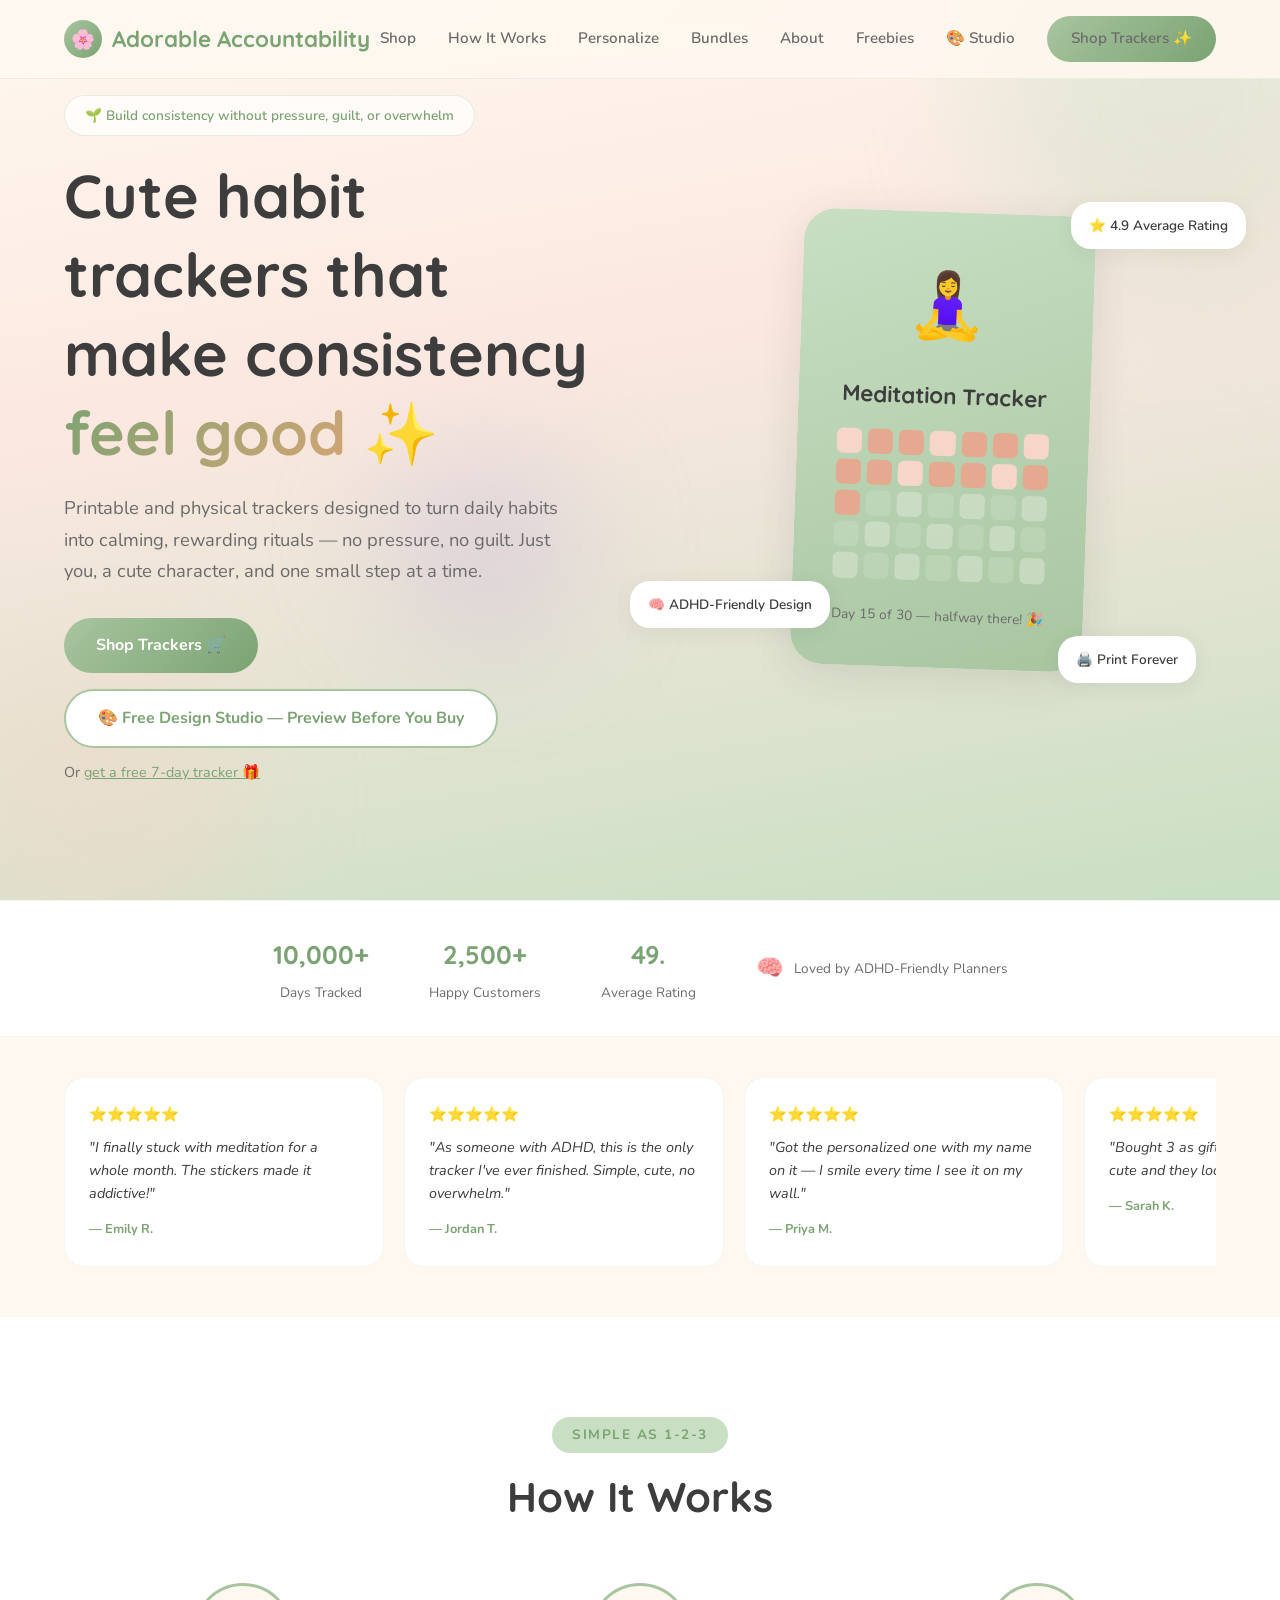
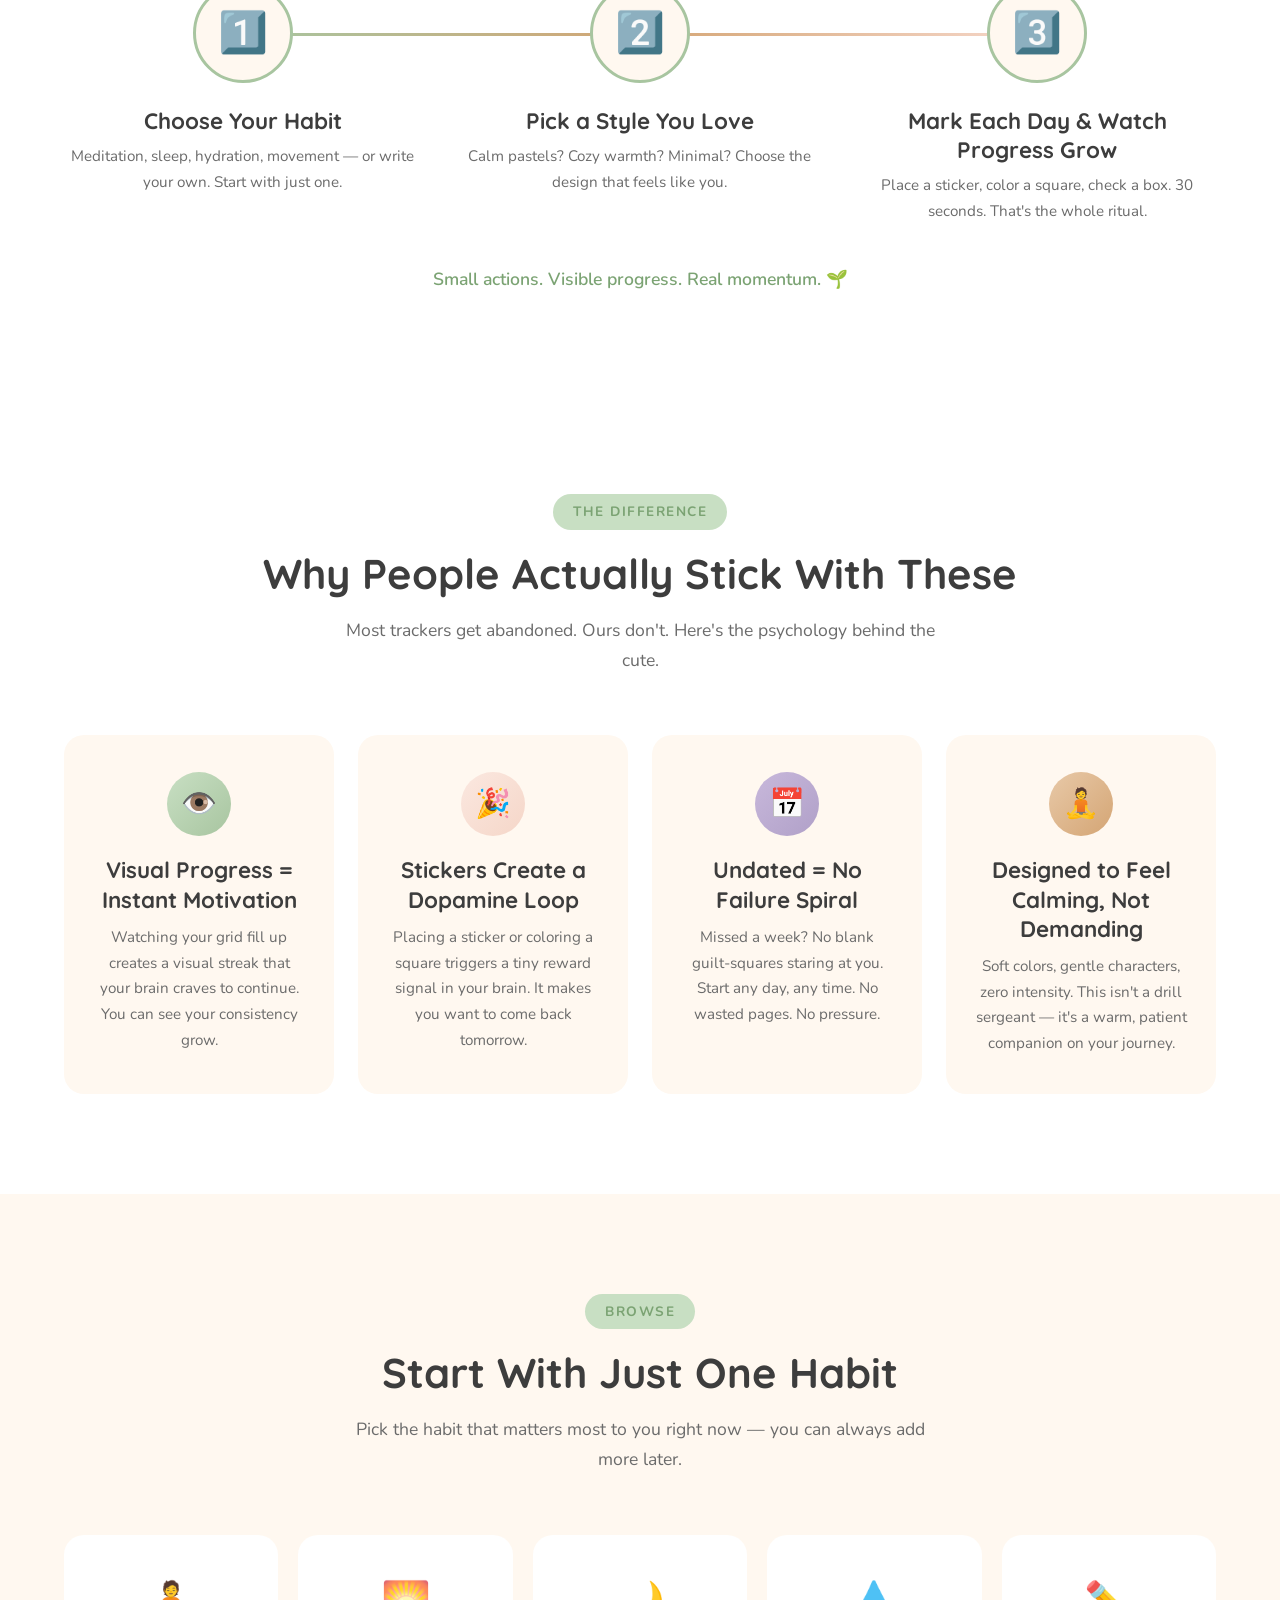
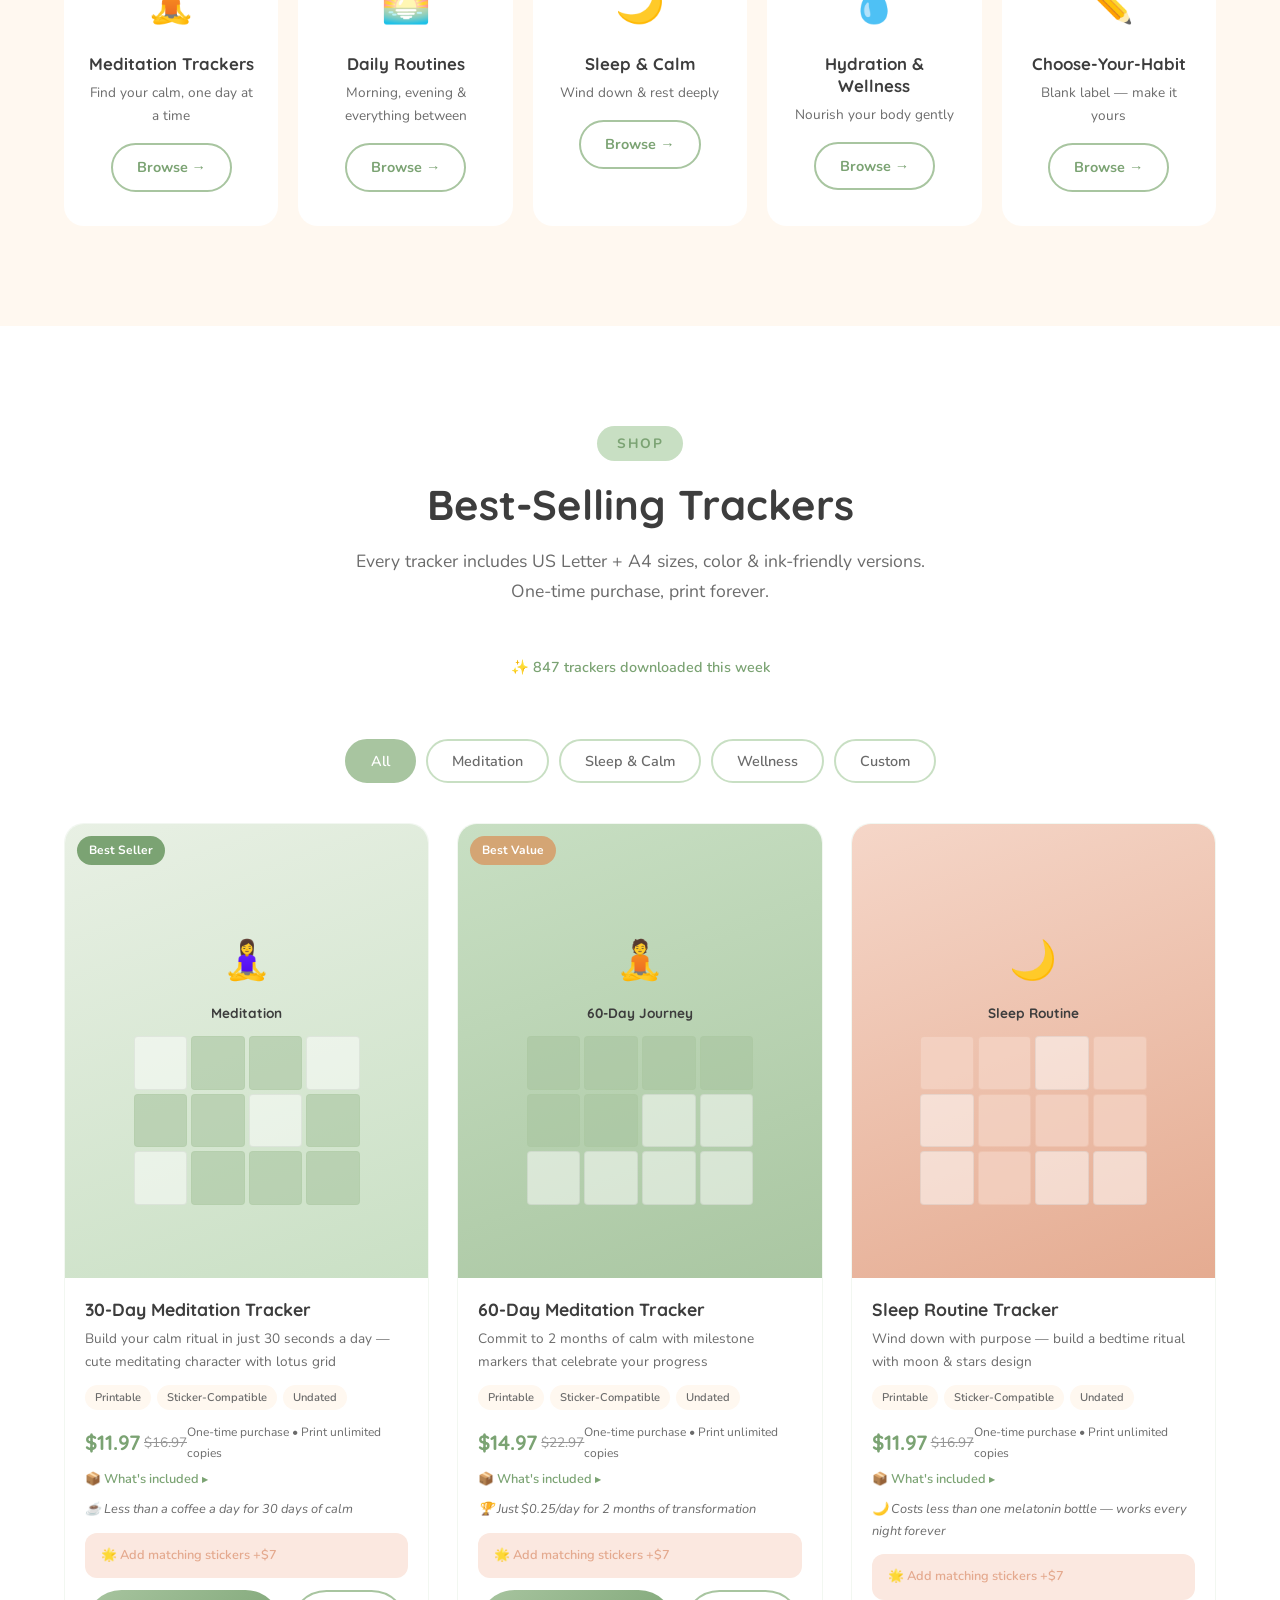
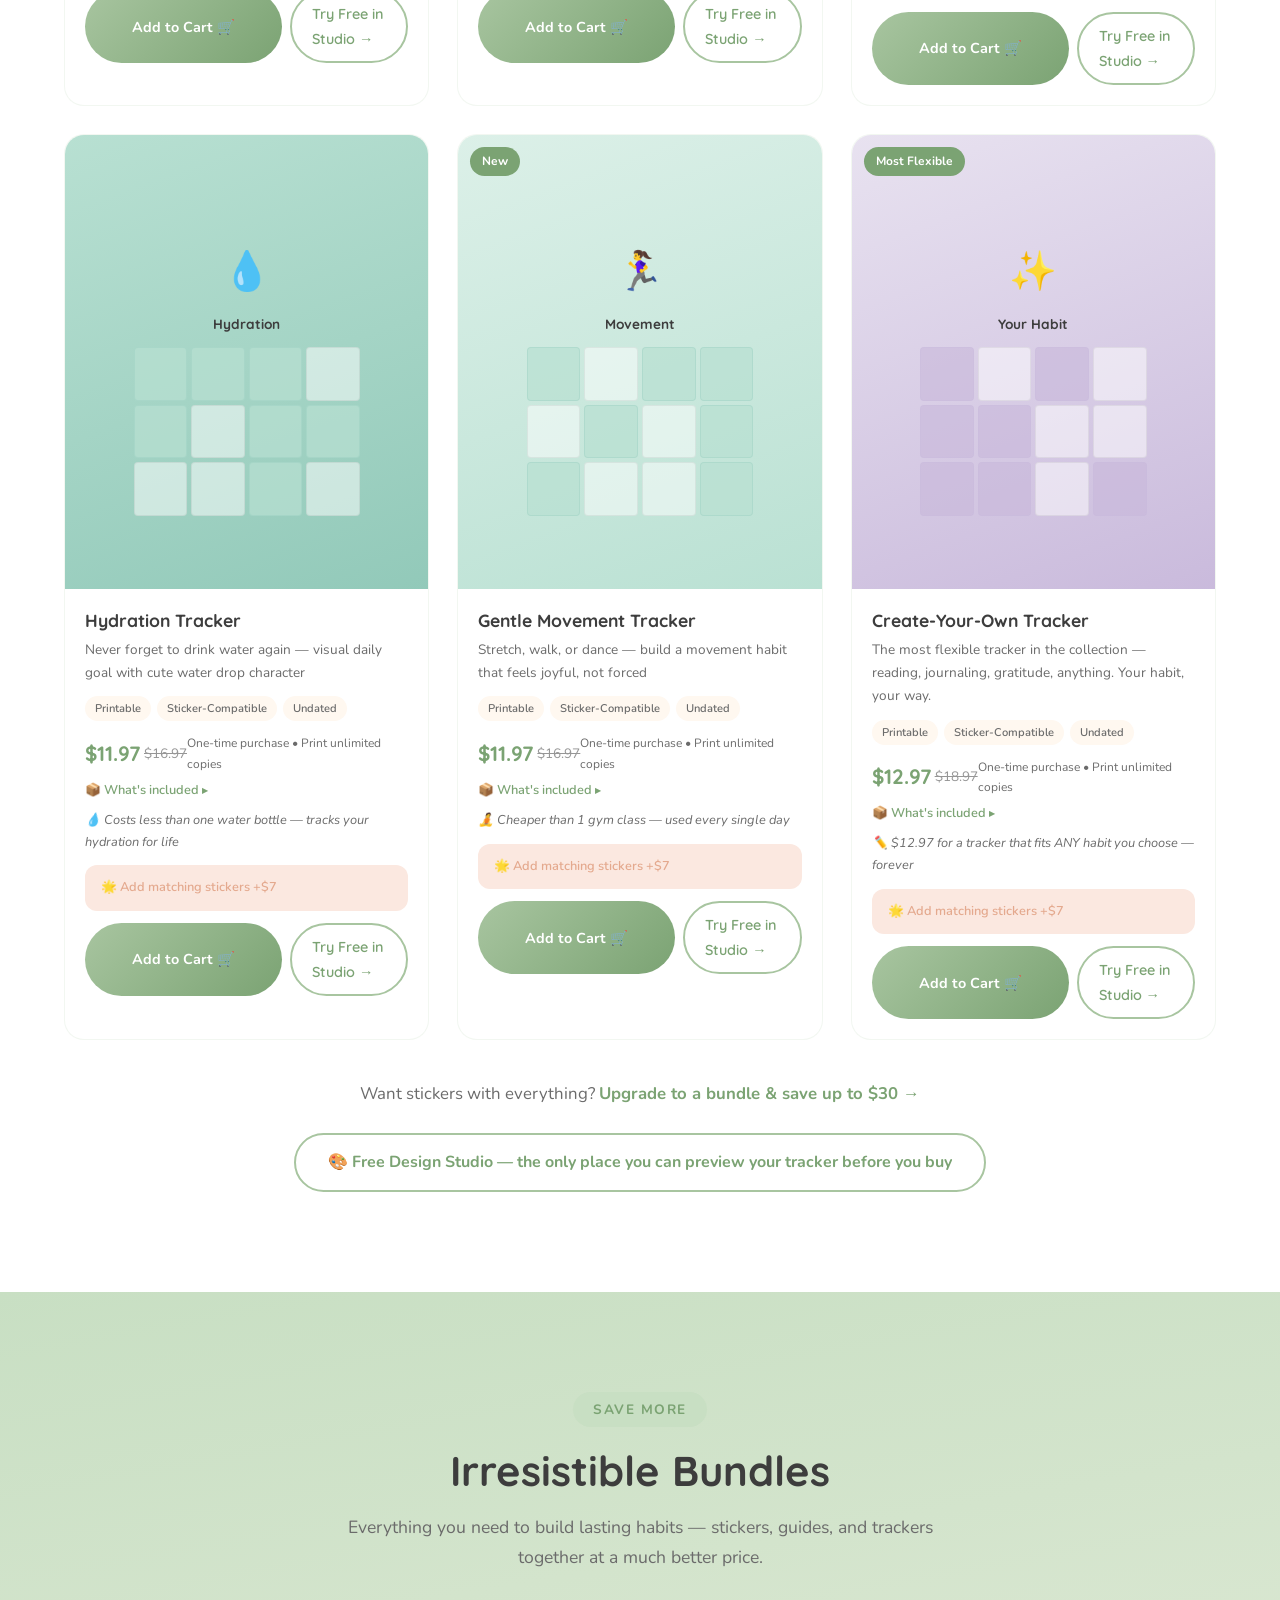
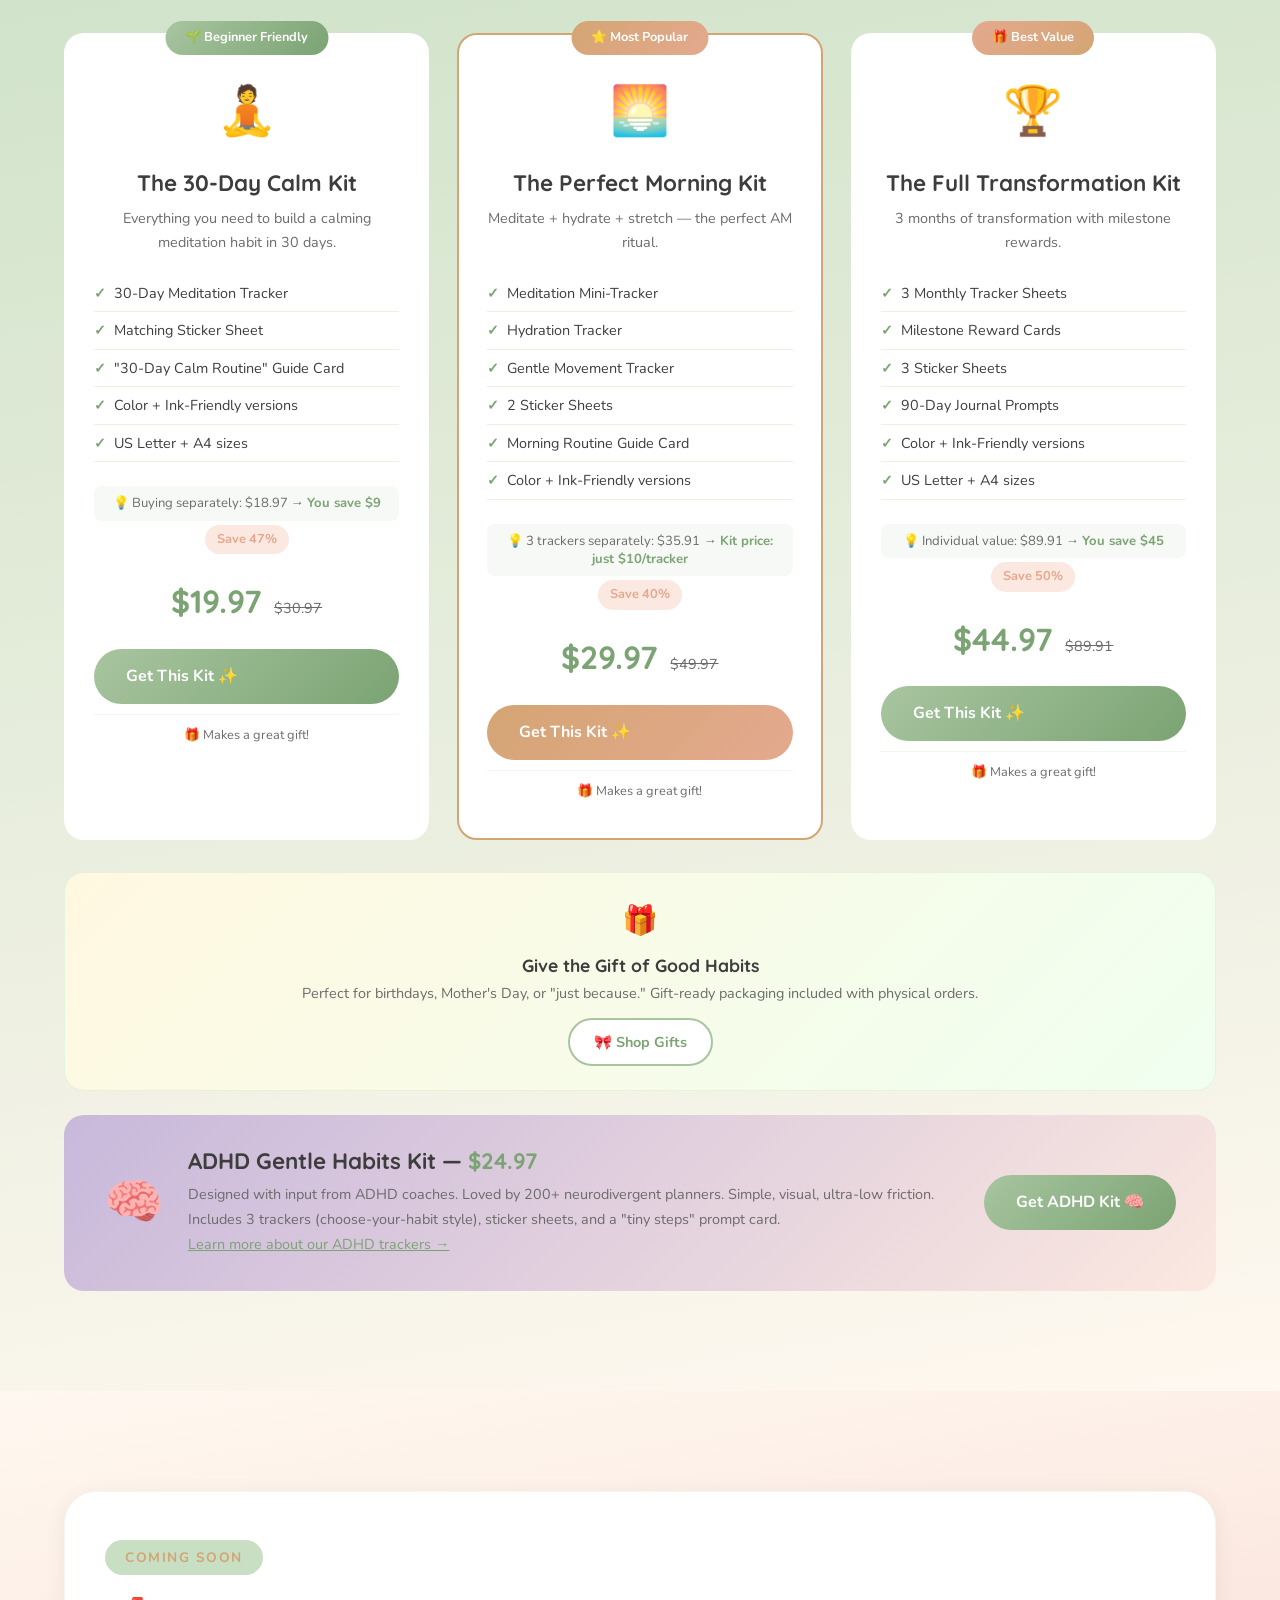
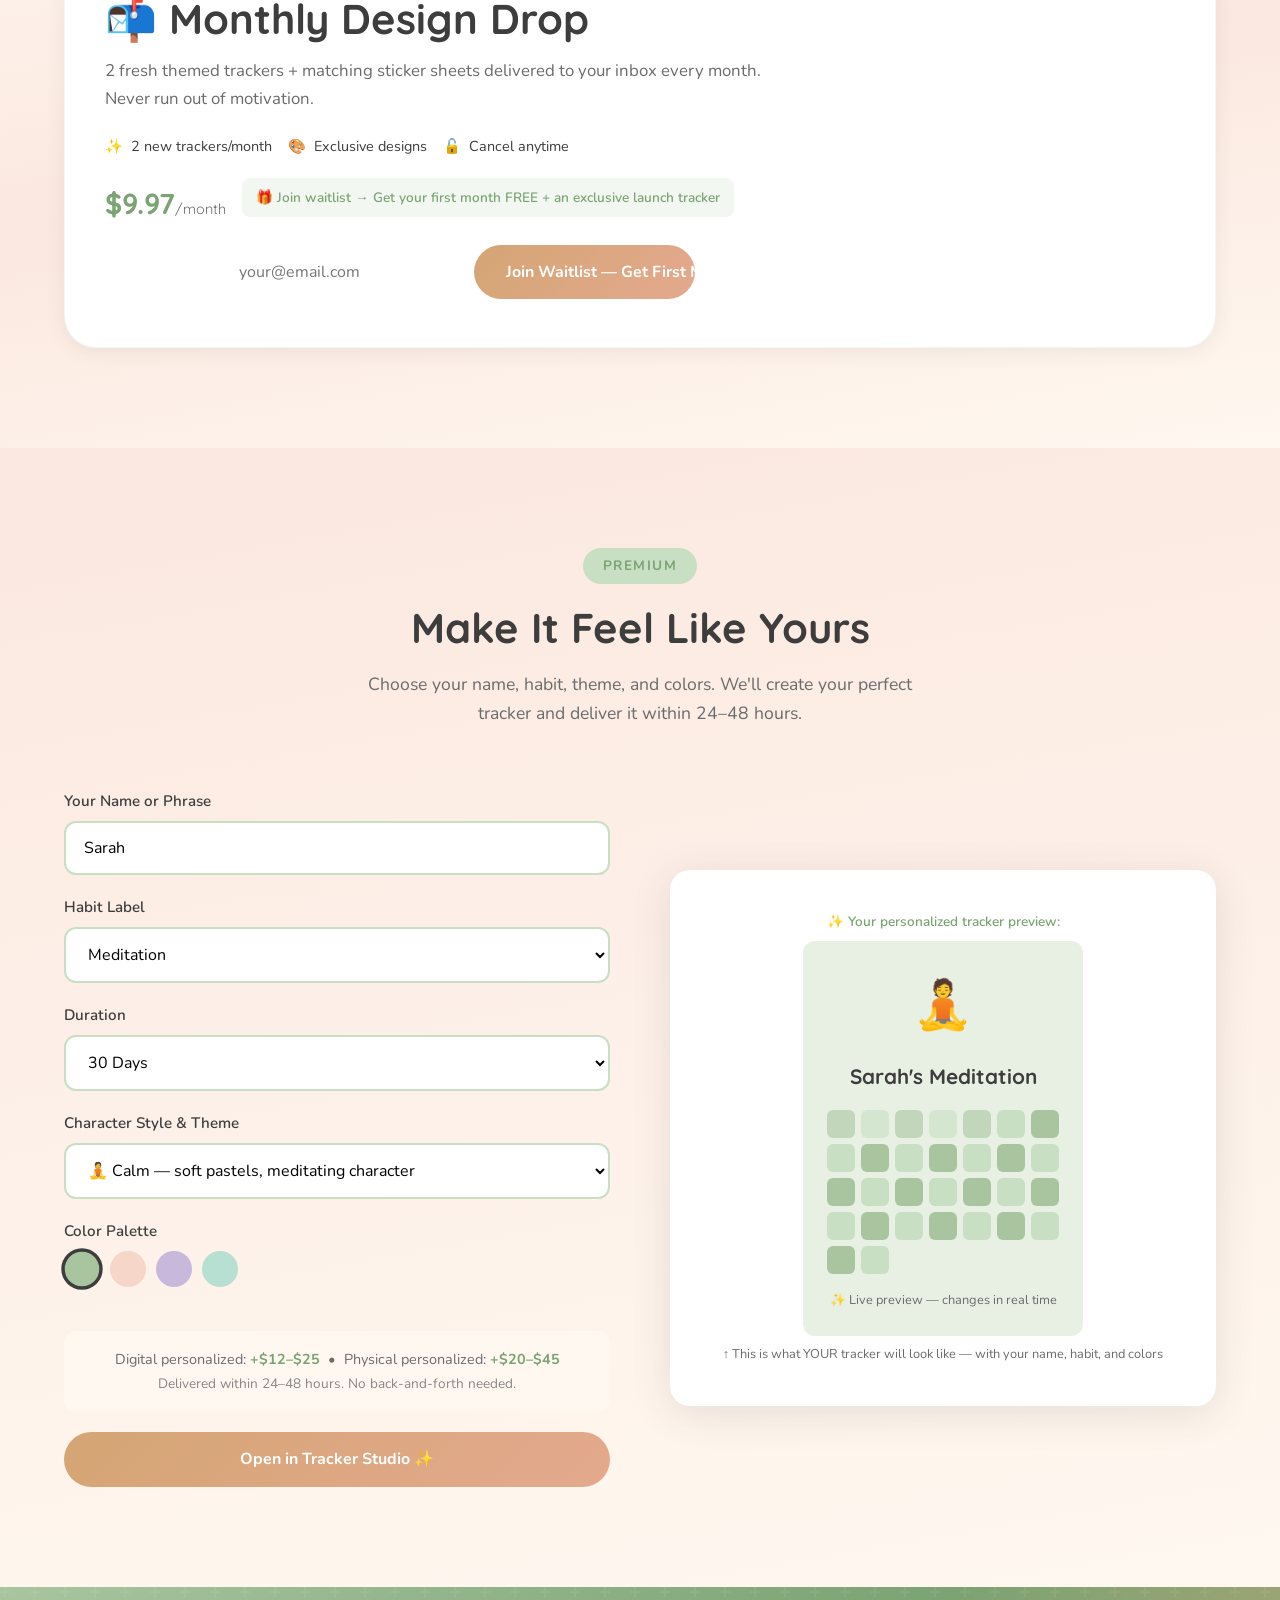
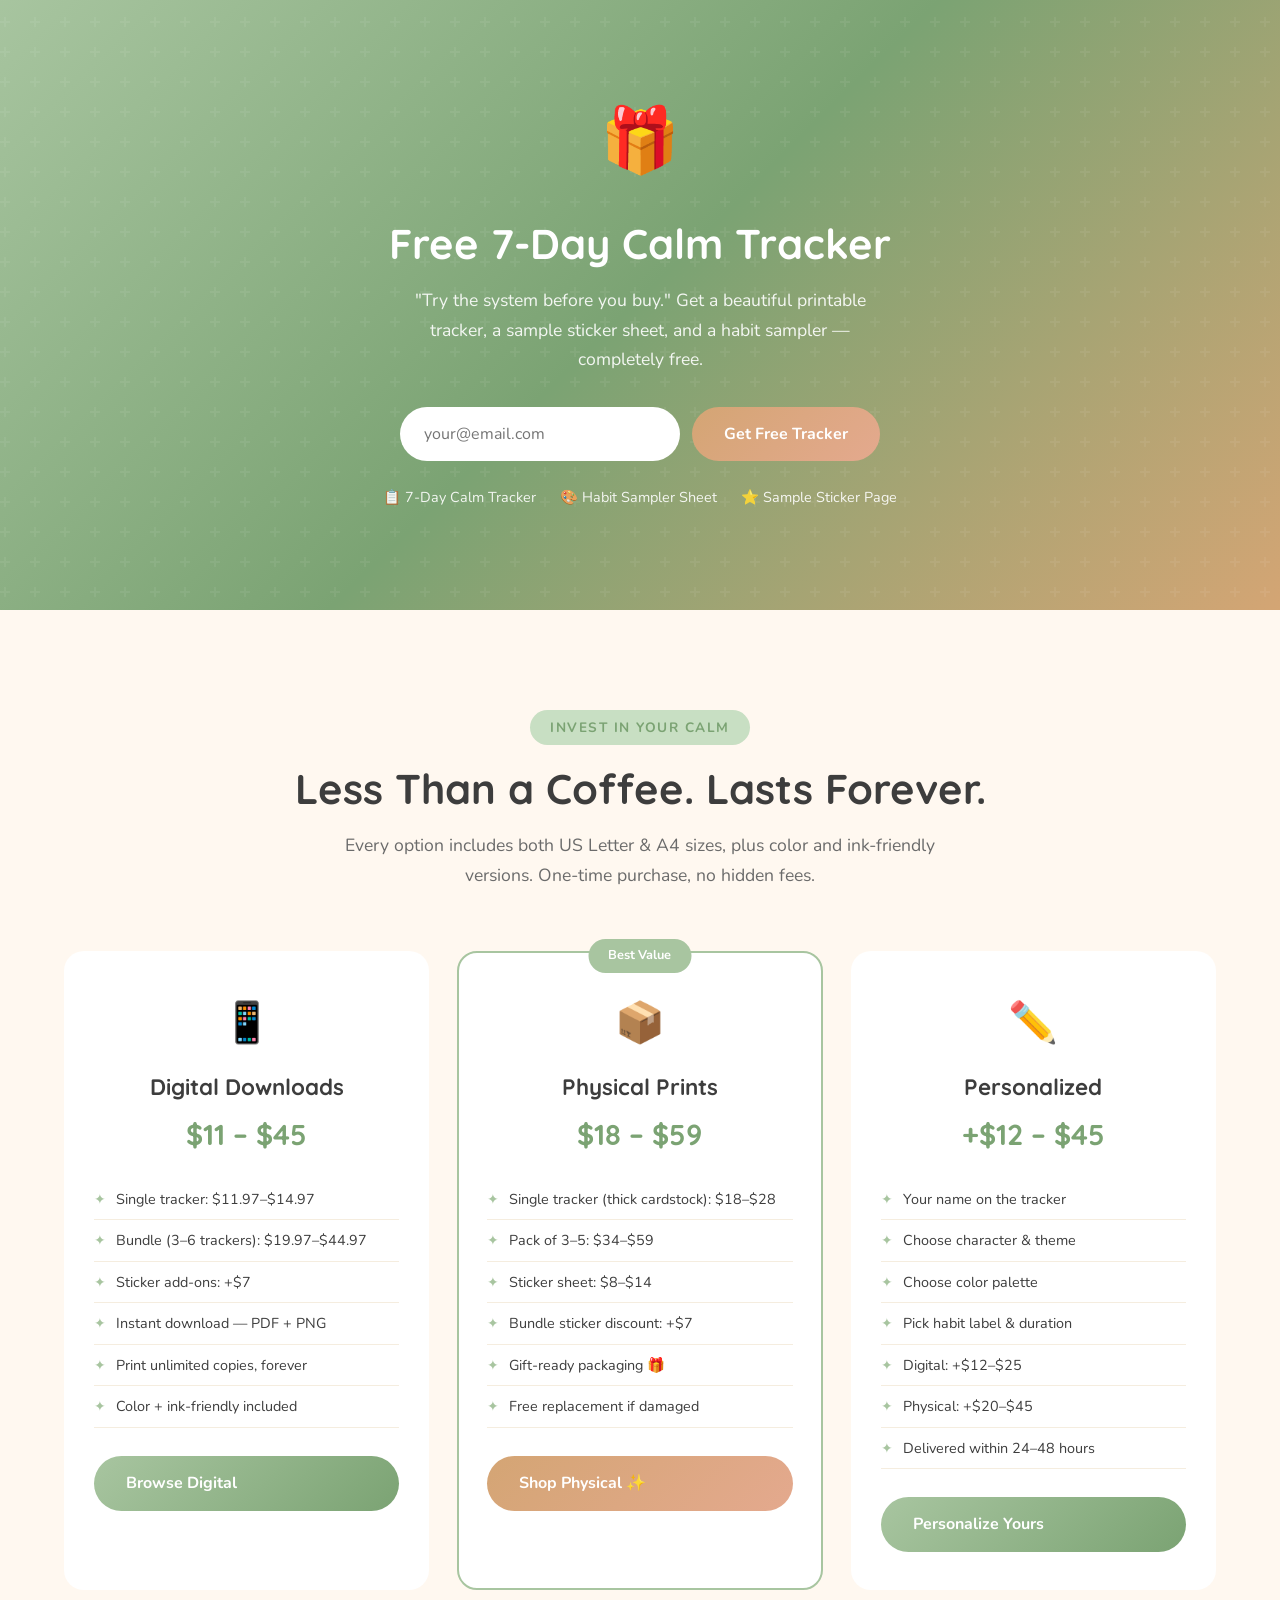
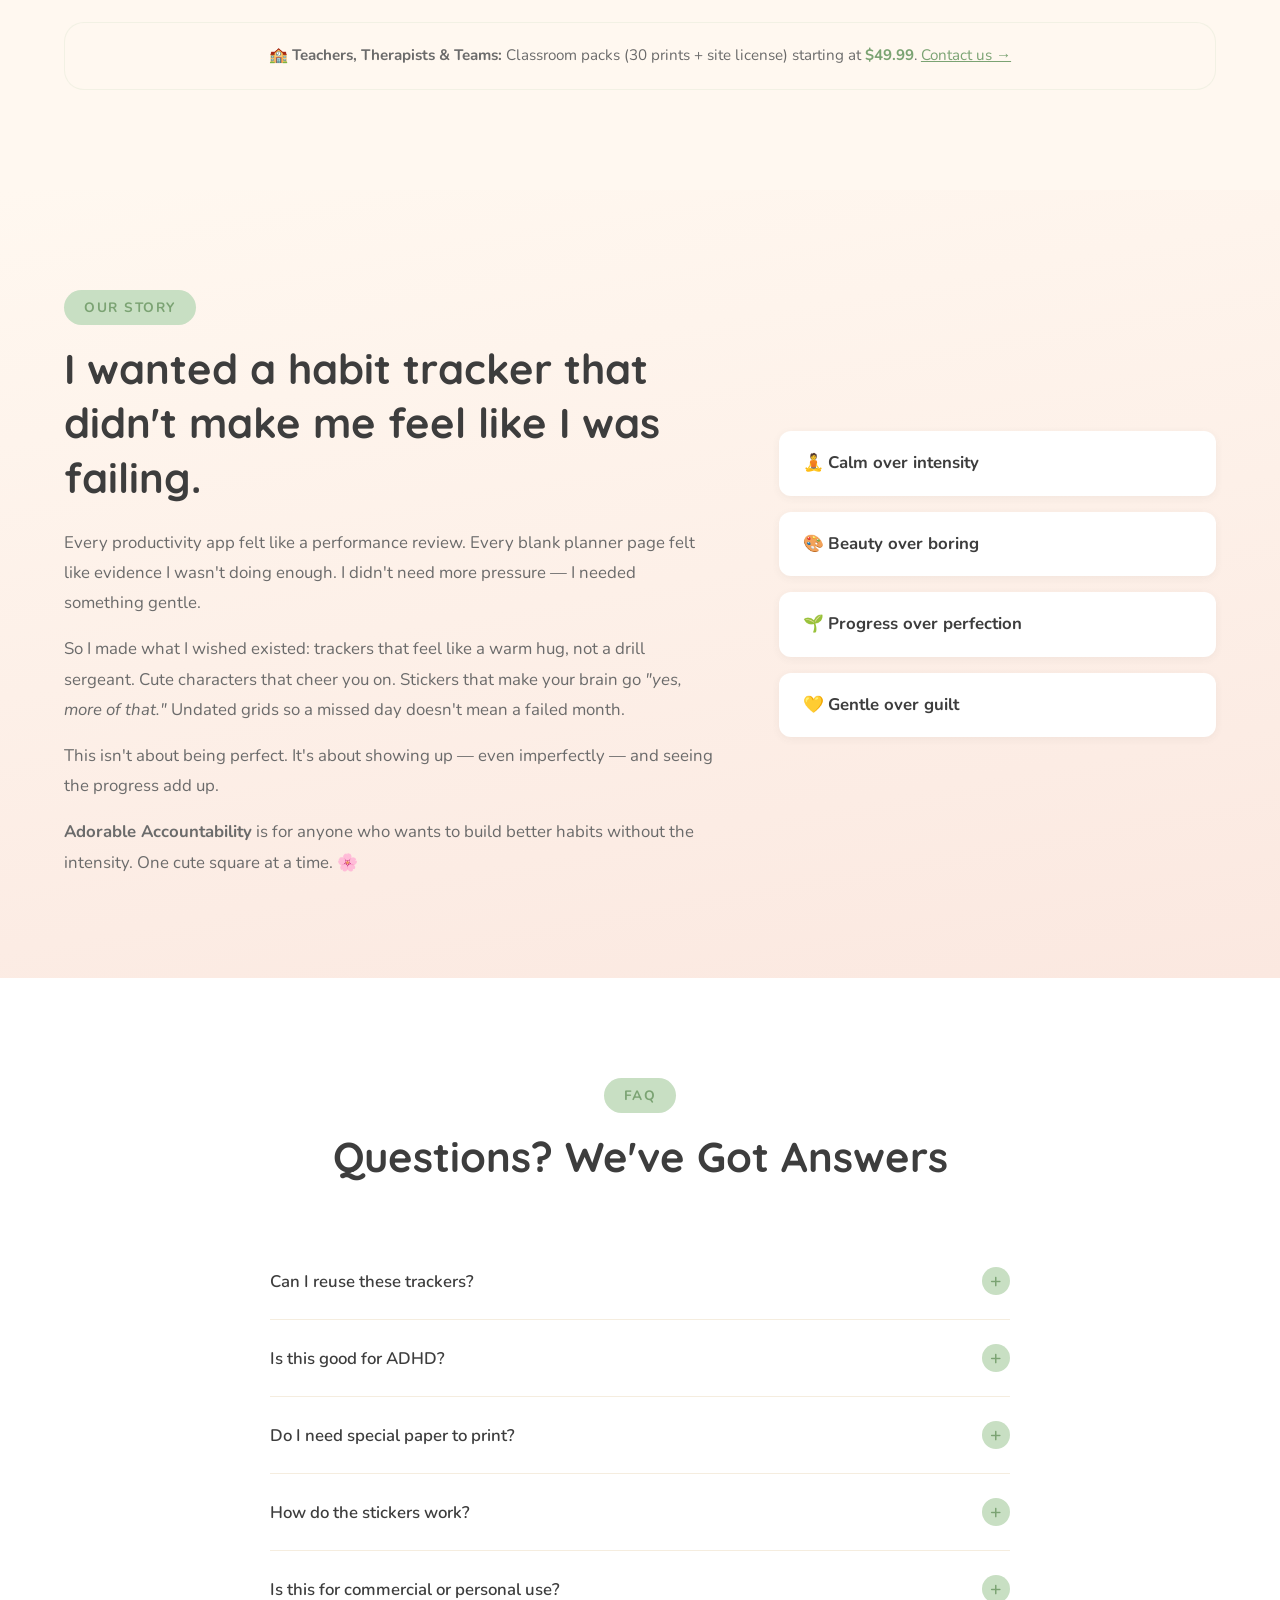
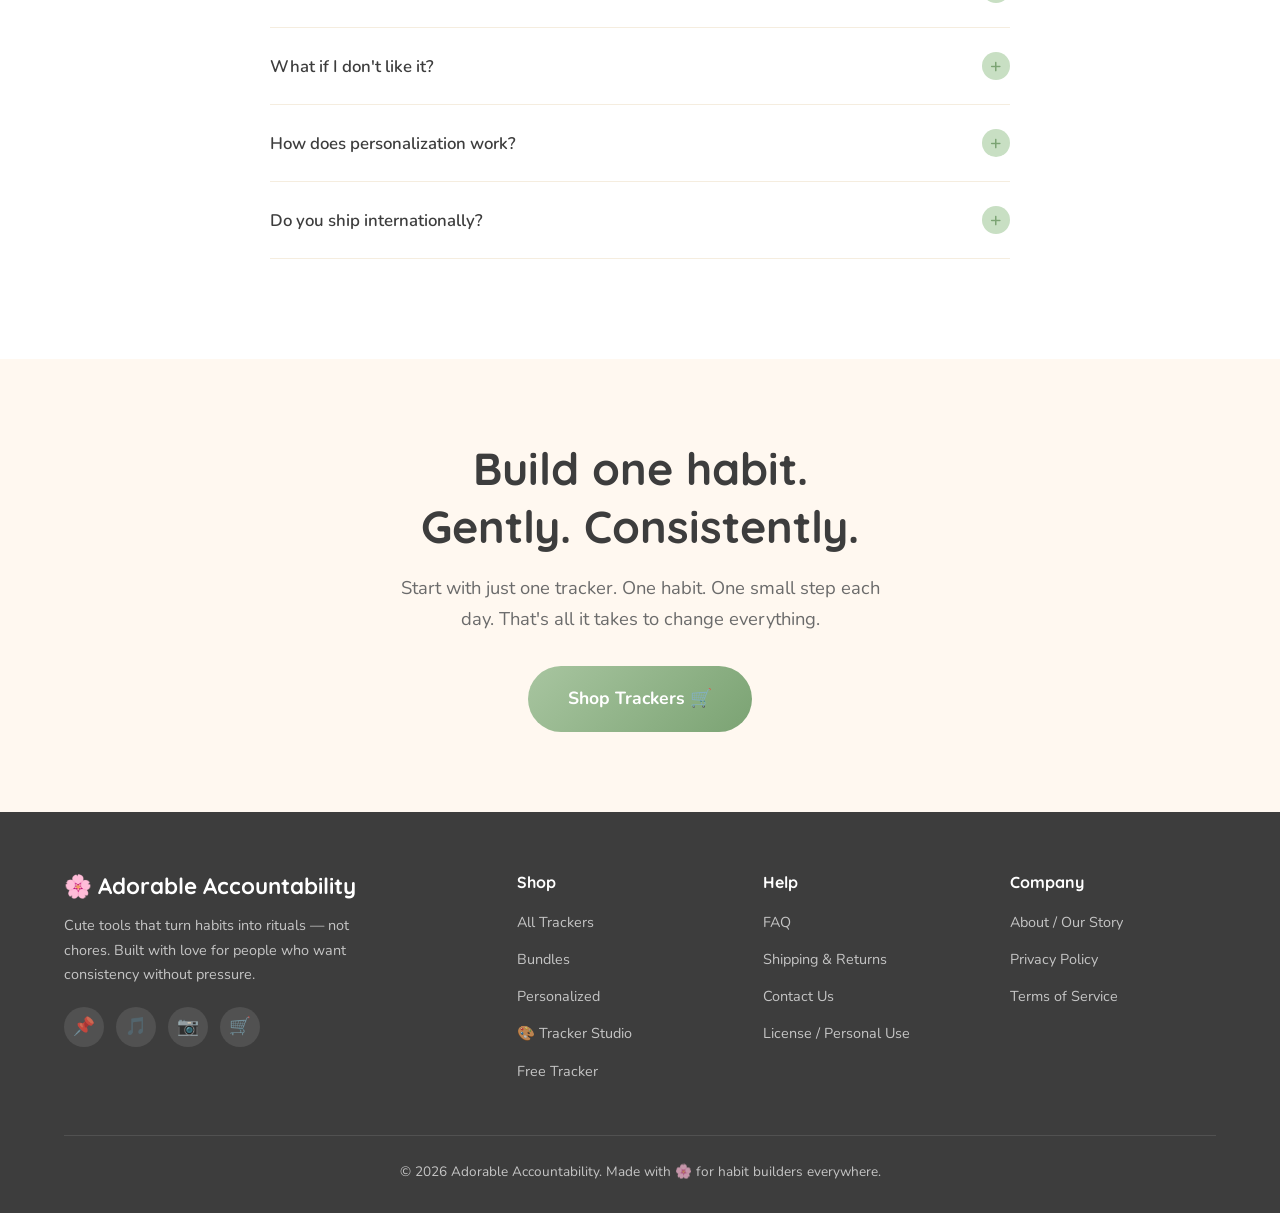
==== index.html @ 853b5d20 "🌸 Initial commit — Adorable Accountability v1.0 - index.html: Main landing page (shop, bundles, pers" ====
<!DOCTYPE html>
<html lang="en">

<head>
  <meta charset="UTF-8">
  <meta name="viewport" content="width=device-width, initial-scale=1.0">
  <title>Adorable Accountability — Cute Habit Trackers That Make Consistency Feel Good</title>
  <meta name="description"
    content="Printable and physical habit trackers designed to turn daily habits into calming, rewarding rituals. Cute characters, sticker rewards, ADHD-friendly. No pressure, no guilt.">
  <meta name="keywords"
    content="habit tracker printable, meditation tracker, cute planner, ADHD habit tracker, aesthetic habit tracker, self care tracker, sticker habit tracker">
  <link rel="stylesheet" href="styles.css">
  <link rel="icon"
    href="data:image/svg+xml,<svg xmlns='http://www.w3.org/2000/svg' viewBox='0 0 100 100'><text y='.9em' font-size='90'>🌸</text></svg>">
</head>

<body>

  <!-- ========== NAVIGATION ========== -->
  <nav class="navbar" id="navbar">
    <div class="nav-inner">
      <a href="#" class="nav-logo">
        <div class="nav-logo-icon">🌸</div>
        Adorable Accountability
      </a>
      <div class="nav-links">
        <a href="#products">Shop</a>
        <a href="#how">How It Works</a>
        <a href="#personalize">Personalize</a>
        <a href="#bundles">Bundles</a>
        <a href="#about">About</a>
        <a href="#freebies">Freebies</a>
        <a href="studio.html">🎨 Studio</a>
        <a href="#products" class="btn btn-primary btn-small">Shop Trackers ✨</a>
      </div>
      <button class="hamburger" aria-label="Menu">
        <span></span><span></span><span></span>
      </button>
    </div>
    <div class="mobile-menu">
      <a href="#products">Shop</a>
      <a href="#how">How It Works</a>
      <a href="#personalize">Personalize</a>
      <a href="#bundles">Bundles</a>
      <a href="#about">About</a>
      <a href="#freebies">Freebies</a>
      <a href="studio.html">🎨 Studio</a>
      <a href="#products" class="btn btn-primary">Shop Trackers ✨</a>
    </div>
  </nav>

  <!-- ========== HERO ========== -->
  <section class="hero" id="hero">
    <div class="blob blob-1"></div>
    <div class="blob blob-2"></div>
    <div class="blob blob-3"></div>
    <div class="container">
      <div class="hero-content">
        <div class="hero-text-area">
          <div class="hero-badge">🌱 Build consistency without pressure, guilt, or overwhelm</div>
          <h1>Cute habit trackers that make consistency <span>feel good</span> ✨</h1>
          <p class="hero-text">Printable and physical trackers designed to turn daily habits into calming, rewarding
            rituals — no pressure, no guilt. Just you, a cute character, and one small step at a time.</p>
          <div class="hero-buttons">
            <a href="#products" class="btn btn-primary">Shop Trackers 🛒</a>
            <a href="studio.html" class="btn btn-secondary">🎨 Free Design Studio — Preview Before You Buy</a>
          </div>
          <p style="margin-top:12px; font-size:0.9rem; color:var(--charcoal-light)">Or <a href="#freebies"
              style="color:var(--sage-dark); text-decoration:underline">get a free 7-day tracker 🎁</a></p>
        </div>
        <div class="hero-visual">
          <div class="hero-image-wrapper">
            <img src="tracker_hero.png" alt="Meditation Tracker half-filled with stickers"
              onerror="this.style.display='none'; this.parentElement.innerHTML='<div style=&quot;aspect-ratio:3/4; background:linear-gradient(160deg,#C8DFC3,#A8C5A0); border-radius:32px; display:flex; align-items:center; justify-content:center; flex-direction:column; padding:40px; gap:16px;&quot;><div style=&quot;font-size:4rem&quot;>🧘‍♀️</div><div style=&quot;font-family:Quicksand,sans-serif; font-size:1.4rem; font-weight:700; color:#3D3D3D; text-align:center&quot;>Meditation Tracker</div><div style=&quot;display:grid; grid-template-columns:repeat(7,1fr); gap:6px; width:100%&quot;>' + Array(35).fill(0).map((_,i)=>'<div style=&quot;aspect-ratio:1; background:'+(i<15 ? (i%3===0?'#F5D6C8':'#E4A98E'):(i%2===0?'#E8F0E4':'#C8DFC3'))+'; border-radius:6px; opacity:'+(i<15?'1':'0.4')+'&quot;></div>').join('') + '</div><div style=&quot;font-size:0.85rem;color:#6B6B6B;margin-top:8px&quot;>Day 15 of 30 — halfway there! 🎉</div></div>'" />
          </div>
          <div class="hero-float hero-float-1">⭐ 4.9 Average Rating</div>
          <div class="hero-float hero-float-2">🧠 ADHD-Friendly Design</div>
          <div class="hero-float hero-float-3">🖨️ Print Forever</div>
        </div>
      </div>
    </div>
  </section>

  <!-- ========== SOCIAL PROOF ========== -->
  <div class="proof-bar">
    <div class="container">
      <div class="proof-stats">
        <div class="proof-stat">
          <span class="proof-number" data-value="10000+">0</span>
          <span class="proof-label">Days Tracked</span>
        </div>
        <div class="proof-stat">
          <span class="proof-number" data-value="2500+">0</span>
          <span class="proof-label">Happy Customers</span>
        </div>
        <div class="proof-stat">
          <span class="proof-number" data-value="4.9">0</span>
          <span class="proof-label">Average Rating</span>
        </div>
        <div class="proof-stat emoji-stat">
          <span style="font-size:1.4rem">🧠</span>
          <span class="proof-label">Loved by ADHD-Friendly Planners</span>
        </div>
      </div>
    </div>
  </div>

  <!-- ========== REVIEWS ========== -->
  <section class="reviews-strip" id="reviews">
    <div class="container">
      <div class="reviews-scroll">
        <div class="mini-review reveal reveal-delay-1">
          <div class="mini-review-stars">⭐⭐⭐⭐⭐</div>
          <p>"I finally stuck with meditation for a whole month. The stickers made it addictive!"</p>
          <span class="mini-review-author">— Emily R.</span>
        </div>
        <div class="mini-review reveal reveal-delay-2">
          <div class="mini-review-stars">⭐⭐⭐⭐⭐</div>
          <p>"As someone with ADHD, this is the only tracker I've ever finished. Simple, cute, no overwhelm."</p>
          <span class="mini-review-author">— Jordan T.</span>
        </div>
        <div class="mini-review reveal reveal-delay-3">
          <div class="mini-review-stars">⭐⭐⭐⭐⭐</div>
          <p>"Got the personalized one with my name on it — I smile every time I see it on my wall."</p>
          <span class="mini-review-author">— Priya M.</span>
        </div>
        <div class="mini-review reveal reveal-delay-4">
          <div class="mini-review-stars">⭐⭐⭐⭐⭐</div>
          <p>"Bought 3 as gifts. The packaging is so cute and they look beautiful framed."</p>
          <span class="mini-review-author">— Sarah K.</span>
        </div>
        <div class="mini-review reveal reveal-delay-1">
          <div class="mini-review-stars">⭐⭐⭐⭐⭐</div>
          <p>"I ditched my habit app for this. Something about physically marking a day is so much more satisfying."</p>
          <span class="mini-review-author">— Alex W.</span>
        </div>
      </div>
    </div>
  </section>

  <!-- ========== HOW IT WORKS ========== -->
  <section class="how-section" id="how">
    <div class="container">
      <div class="section-header reveal">
        <span class="section-label">Simple as 1-2-3</span>
        <h2 class="section-title">How It Works</h2>
      </div>
      <div class="how-steps">
        <div class="how-step reveal reveal-delay-1">
          <div class="how-number">1️⃣</div>
          <h3>Choose Your Habit</h3>
          <p>Meditation, sleep, hydration, movement — or write your own. Start with just one.</p>
        </div>
        <div class="how-step reveal reveal-delay-2">
          <div class="how-number">2️⃣</div>
          <h3>Pick a Style You Love</h3>
          <p>Calm pastels? Cozy warmth? Minimal? Choose the design that feels like you.</p>
        </div>
        <div class="how-step reveal reveal-delay-3">
          <div class="how-number">3️⃣</div>
          <h3>Mark Each Day & Watch Progress Grow</h3>
          <p>Place a sticker, color a square, check a box. 30 seconds. That's the whole ritual.</p>
        </div>
      </div>
      <p class="how-caption reveal"
        style="text-align:center; margin-top:40px; font-size:1.1rem; font-weight:600; color:var(--sage-dark)">
        Small actions. Visible progress. Real momentum. 🌱
      </p>
    </div>
  </section>

  <!-- ========== WHY PEOPLE STICK (SELL THE DIFFERENCE) ========== -->
  <section class="why-section" id="why">
    <div class="container">
      <div class="section-header reveal">
        <span class="section-label">The Difference</span>
        <h2 class="section-title">Why People Actually Stick With These</h2>
        <p class="section-subtitle">Most trackers get abandoned. Ours don't. Here's the psychology behind the cute.</p>
      </div>
      <div class="why-grid">
        <div class="why-card reveal reveal-delay-1">
          <div class="why-icon">👁️</div>
          <h3>Visual Progress = Instant Motivation</h3>
          <p>Watching your grid fill up creates a visual streak that your brain craves to continue. You can see your
            consistency grow.</p>
        </div>
        <div class="why-card reveal reveal-delay-2">
          <div class="why-icon">🎉</div>
          <h3>Stickers Create a Dopamine Loop</h3>
          <p>Placing a sticker or coloring a square triggers a tiny reward signal in your brain. It makes you want to
            come back tomorrow.</p>
        </div>
        <div class="why-card reveal reveal-delay-3">
          <div class="why-icon">📅</div>
          <h3>Undated = No Failure Spiral</h3>
          <p>Missed a week? No blank guilt-squares staring at you. Start any day, any time. No wasted pages. No
            pressure.</p>
        </div>
        <div class="why-card reveal reveal-delay-4">
          <div class="why-icon">🧘</div>
          <h3>Designed to Feel Calming, Not Demanding</h3>
          <p>Soft colors, gentle characters, zero intensity. This isn't a drill sergeant — it's a warm, patient
            companion on your journey.</p>
        </div>
      </div>
    </div>
  </section>

  <!-- ========== PRODUCT CATEGORIES ========== -->
  <section id="categories">
    <div class="container">
      <div class="section-header reveal">
        <span class="section-label">Browse</span>
        <h2 class="section-title">Start With Just One Habit</h2>
        <p class="section-subtitle">Pick the habit that matters most to you right now — you can always add more later.
        </p>
      </div>
      <div class="categories-grid">
        <div class="category-card reveal reveal-delay-1" data-filter-target="meditation">
          <div class="category-icon">🧘</div>
          <h3>Meditation Trackers</h3>
          <p>Find your calm, one day at a time</p>
          <a href="#products" class="btn btn-small btn-secondary category-browse" data-cat="meditation">Browse →</a>
        </div>
        <div class="category-card reveal reveal-delay-2" data-filter-target="all">
          <div class="category-icon">🌅</div>
          <h3>Daily Routines</h3>
          <p>Morning, evening & everything between</p>
          <a href="#products" class="btn btn-small btn-secondary category-browse" data-cat="all">Browse →</a>
        </div>
        <div class="category-card reveal reveal-delay-3" data-filter-target="sleep">
          <div class="category-icon">🌙</div>
          <h3>Sleep & Calm</h3>
          <p>Wind down & rest deeply</p>
          <a href="#products" class="btn btn-small btn-secondary category-browse" data-cat="sleep">Browse →</a>
        </div>
        <div class="category-card reveal reveal-delay-4" data-filter-target="wellness">
          <div class="category-icon">💧</div>
          <h3>Hydration & Wellness</h3>
          <p>Nourish your body gently</p>
          <a href="#products" class="btn btn-small btn-secondary category-browse" data-cat="wellness">Browse →</a>
        </div>
        <div class="category-card reveal reveal-delay-1" data-filter-target="custom">
          <div class="category-icon">✏️</div>
          <h3>Choose-Your-Habit</h3>
          <p>Blank label — make it yours</p>
          <a href="#products" class="btn btn-small btn-secondary category-browse" data-cat="custom">Browse →</a>
        </div>
      </div>
    </div>
  </section>

  <!-- ========== FEATURED PRODUCTS ========== -->
  <section id="products" class="products-section">
    <div class="container">
      <div class="section-header reveal">
        <span class="section-label">Shop</span>
        <h2 class="section-title">Best-Selling Trackers</h2>
        <p class="section-subtitle">Every tracker includes US Letter + A4 sizes, color & ink-friendly versions. One-time
          purchase, print forever.</p>
        <div class="social-proof-counter"
          style="margin-top:12px; font-size:0.9rem; color:var(--sage-dark); font-weight:600">✨ 847 trackers downloaded
          this week</div>
      </div>
      <!-- Filter bar -->
      <div class="filter-bar reveal">
        <button class="filter-btn active" data-filter="all">All</button>
        <button class="filter-btn" data-filter="meditation">Meditation</button>
        <button class="filter-btn" data-filter="sleep">Sleep & Calm</button>
        <button class="filter-btn" data-filter="wellness">Wellness</button>
        <button class="filter-btn" data-filter="custom">Custom</button>
      </div>
      <div class="products-grid">
        <!-- 30-Day Meditation -->
        <div class="product-card reveal reveal-delay-1" data-category="meditation">
          <div class="product-image">
            <div class="product-mockup" style="background:linear-gradient(160deg,#E8F0E4,#C8DFC3)">
              <div class="mockup-char">🧘‍♀️</div>
              <div class="mockup-title">Meditation</div>
              <div class="mockup-grid"><span></span><span class="filled"></span><span
                  class="filled"></span><span></span><span class="filled"></span><span
                  class="filled"></span><span></span><span class="filled"></span><span></span><span
                  class="filled"></span><span class="filled"></span><span class="filled"></span></div>
            </div>
            <span class="product-badge">Best Seller</span>
          </div>
          <div class="product-info">
            <h3>30-Day Meditation Tracker</h3>
            <p class="product-desc">Build your calm ritual in just 30 seconds a day — cute meditating character with
              lotus grid</p>
            <div class="product-tags">
              <span class="product-tag">Printable</span>
              <span class="product-tag">Sticker-Compatible</span>
              <span class="product-tag">Undated</span>
            </div>
            <div class="product-meta">
              <span class="product-price">$11.97</span>
              <span class="product-price-was">$16.97</span>
              <span class="product-includes">One-time purchase • Print unlimited copies</span>
            </div>
            <details class="product-whats-included">
              <summary>What's included</summary>
              <p>1 tracker (color + B&W) • US Letter + A4 • PDF + PNG files</p>
            </details>
            <div class="product-value">☕ Less than a coffee a day for 30 days of calm</div>
            <label class="product-sticker-upsell">
              <input type="checkbox" class="sticker-check" hidden>
              <span class="sticker-toggle-label">🌟 Add matching stickers +$7</span>
            </label>
            <div class="product-ctas">
              <a href="https://adorableaccountability.lemonsqueezy.com/checkout/meditation-30"
                class="btn btn-primary btn-small product-buy">Add to Cart 🛒</a>
              <a href="studio.html?habit=Meditation&theme=calm&duration=30"
                class="btn btn-outline btn-small product-preview">Try Free in Studio →</a>
            </div>
          </div>
        </div>
        <!-- 60-Day Meditation -->
        <div class="product-card reveal reveal-delay-2" data-category="meditation">
          <div class="product-image">
            <div class="product-mockup" style="background:linear-gradient(160deg,#C8DFC3,#A8C5A0)">
              <div class="mockup-char">🧘</div>
              <div class="mockup-title">60-Day Journey</div>
              <div class="mockup-grid"><span class="filled"></span><span class="filled"></span><span
                  class="filled"></span><span class="filled"></span><span class="filled"></span><span
                  class="filled"></span><span></span><span></span><span></span><span></span><span></span><span></span>
              </div>
            </div>
            <span class="product-badge" style="background:var(--gold)">Best Value</span>
          </div>
          <div class="product-info">
            <h3>60-Day Meditation Tracker</h3>
            <p class="product-desc">Commit to 2 months of calm with milestone markers that celebrate your progress</p>
            <div class="product-tags">
              <span class="product-tag">Printable</span>
              <span class="product-tag">Sticker-Compatible</span>
              <span class="product-tag">Undated</span>
            </div>
            <div class="product-meta">
              <span class="product-price">$14.97</span>
              <span class="product-price-was">$22.97</span>
              <span class="product-includes">One-time purchase • Print unlimited copies</span>
            </div>
            <details class="product-whats-included">
              <summary>What's included</summary>
              <p>1 tracker (color + B&W) • US Letter + A4 • PDF + PNG files • Milestone reward markers</p>
            </details>
            <div class="product-value">🏆 Just $0.25/day for 2 months of transformation</div>
            <label class="product-sticker-upsell">
              <input type="checkbox" class="sticker-check" hidden>
              <span class="sticker-toggle-label">🌟 Add matching stickers +$7</span>
            </label>
            <div class="product-ctas">
              <a href="https://adorableaccountability.lemonsqueezy.com/checkout/meditation-60"
                class="btn btn-primary btn-small product-buy">Add to Cart 🛒</a>
              <a href="studio.html?habit=Meditation&theme=calm&duration=60"
                class="btn btn-outline btn-small product-preview">Try Free in Studio →</a>
            </div>
          </div>
        </div>
        <!-- Sleep Routine -->
        <div class="product-card reveal reveal-delay-3" data-category="sleep">
          <div class="product-image">
            <div class="product-mockup" style="background:linear-gradient(160deg,#F5D6C8,#E4A98E)">
              <div class="mockup-char">🌙</div>
              <div class="mockup-title">Sleep Routine</div>
              <div class="mockup-grid"><span class="filled cozy"></span><span
                  class="filled cozy"></span><span></span><span class="filled cozy"></span><span></span><span
                  class="filled cozy"></span><span class="filled cozy"></span><span
                  class="filled cozy"></span><span></span><span class="filled cozy"></span><span></span><span></span>
              </div>
            </div>
          </div>
          <div class="product-info">
            <h3>Sleep Routine Tracker</h3>
            <p class="product-desc">Wind down with purpose — build a bedtime ritual with moon & stars design</p>
            <div class="product-tags">
              <span class="product-tag">Printable</span>
              <span class="product-tag">Sticker-Compatible</span>
              <span class="product-tag">Undated</span>
            </div>
            <div class="product-meta">
              <span class="product-price">$11.97</span>
              <span class="product-price-was">$16.97</span>
              <span class="product-includes">One-time purchase • Print unlimited copies</span>
            </div>
            <details class="product-whats-included">
              <summary>What's included</summary>
              <p>1 tracker (color + B&W) • US Letter + A4 • PDF + PNG files</p>
            </details>
            <div class="product-value">🌙 Costs less than one melatonin bottle — works every night forever</div>
            <label class="product-sticker-upsell">
              <input type="checkbox" class="sticker-check" hidden>
              <span class="sticker-toggle-label">🌟 Add matching stickers +$7</span>
            </label>
            <div class="product-ctas">
              <a href="https://adorableaccountability.lemonsqueezy.com/checkout/sleep-30"
                class="btn btn-primary btn-small product-buy">Add to Cart 🛒</a>
              <a href="studio.html?habit=Sleep+Routine&theme=cozy&duration=30"
                class="btn btn-outline btn-small product-preview">Try Free in Studio →</a>
            </div>
          </div>
        </div>
        <!-- Hydration -->
        <div class="product-card reveal reveal-delay-1" data-category="wellness">
          <div class="product-image">
            <div class="product-mockup" style="background:linear-gradient(160deg,#B8E0D2,#90C8B8)">
              <div class="mockup-char">💧</div>
              <div class="mockup-title">Hydration</div>
              <div class="mockup-grid"><span class="filled nature"></span><span class="filled nature"></span><span
                  class="filled nature"></span><span></span><span class="filled nature"></span><span></span><span
                  class="filled nature"></span><span class="filled nature"></span><span></span><span></span><span
                  class="filled nature"></span><span></span></div>
            </div>
          </div>
          <div class="product-info">
            <h3>Hydration Tracker</h3>
            <p class="product-desc">Never forget to drink water again — visual daily goal with cute water drop character
            </p>
            <div class="product-tags">
              <span class="product-tag">Printable</span>
              <span class="product-tag">Sticker-Compatible</span>
              <span class="product-tag">Undated</span>
            </div>
            <div class="product-meta">
              <span class="product-price">$11.97</span>
              <span class="product-price-was">$16.97</span>
              <span class="product-includes">One-time purchase • Print unlimited copies</span>
            </div>
            <details class="product-whats-included">
              <summary>What's included</summary>
              <p>1 tracker (color + B&W) • US Letter + A4 • PDF + PNG files</p>
            </details>
            <div class="product-value">💧 Costs less than one water bottle — tracks your hydration for life</div>
            <label class="product-sticker-upsell">
              <input type="checkbox" class="sticker-check" hidden>
              <span class="sticker-toggle-label">🌟 Add matching stickers +$7</span>
            </label>
            <div class="product-ctas">
              <a href="https://adorableaccountability.lemonsqueezy.com/checkout/hydration"
                class="btn btn-primary btn-small product-buy">Add to Cart 🛒</a>
              <a href="studio.html?habit=Hydration&theme=nature&duration=30"
                class="btn btn-outline btn-small product-preview">Try Free in Studio →</a>
            </div>
          </div>
        </div>
        <!-- Gentle Movement -->
        <div class="product-card reveal reveal-delay-2" data-category="wellness">
          <div class="product-image">
            <div class="product-mockup" style="background:linear-gradient(160deg,#DCF0E8,#B8E0D2)">
              <div class="mockup-char">🏃‍♀️</div>
              <div class="mockup-title">Movement</div>
              <div class="mockup-grid"><span class="filled nature"></span><span></span><span
                  class="filled nature"></span><span class="filled nature"></span><span></span><span
                  class="filled nature"></span><span></span><span class="filled nature"></span><span
                  class="filled nature"></span><span></span><span></span><span class="filled nature"></span></div>
            </div>
            <span class="product-badge">New</span>
          </div>
          <div class="product-info">
            <h3>Gentle Movement Tracker</h3>
            <p class="product-desc">Stretch, walk, or dance — build a movement habit that feels joyful, not forced</p>
            <div class="product-tags">
              <span class="product-tag">Printable</span>
              <span class="product-tag">Sticker-Compatible</span>
              <span class="product-tag">Undated</span>
            </div>
            <div class="product-meta">
              <span class="product-price">$11.97</span>
              <span class="product-price-was">$16.97</span>
              <span class="product-includes">One-time purchase • Print unlimited copies</span>
            </div>
            <details class="product-whats-included">
              <summary>What's included</summary>
              <p>1 tracker (color + B&W) • US Letter + A4 • PDF + PNG files</p>
            </details>
            <div class="product-value">🧘 Cheaper than 1 gym class — used every single day</div>
            <label class="product-sticker-upsell">
              <input type="checkbox" class="sticker-check" hidden>
              <span class="sticker-toggle-label">🌟 Add matching stickers +$7</span>
            </label>
            <div class="product-ctas">
              <a href="https://adorableaccountability.lemonsqueezy.com/checkout/movement"
                class="btn btn-primary btn-small product-buy">Add to Cart 🛒</a>
              <a href="studio.html?habit=Gentle+Movement&theme=nature&duration=30"
                class="btn btn-outline btn-small product-preview">Try Free in Studio →</a>
            </div>
          </div>
        </div>
        <!-- Create-Your-Own -->
        <div class="product-card reveal reveal-delay-3" data-category="custom">
          <div class="product-image">
            <div class="product-mockup" style="background:linear-gradient(160deg,#E8E2F0,#C8B8DB)">
              <div class="mockup-char">✨</div>
              <div class="mockup-title">Your Habit</div>
              <div class="mockup-grid"><span class="filled minimal"></span><span></span><span
                  class="filled minimal"></span><span></span><span class="filled minimal"></span><span
                  class="filled minimal"></span><span></span><span></span><span class="filled minimal"></span><span
                  class="filled minimal"></span><span></span><span class="filled minimal"></span></div>
            </div>
            <span class="product-badge" style="background:var(--sage-dark)">Most Flexible</span>
          </div>
          <div class="product-info">
            <h3>Create-Your-Own Tracker</h3>
            <p class="product-desc">The most flexible tracker in the collection — reading, journaling, gratitude,
              anything. Your habit, your way.</p>
            <div class="product-tags">
              <span class="product-tag">Printable</span>
              <span class="product-tag">Sticker-Compatible</span>
              <span class="product-tag">Undated</span>
            </div>
            <div class="product-meta">
              <span class="product-price">$12.97</span>
              <span class="product-price-was">$18.97</span>
              <span class="product-includes">One-time purchase • Print unlimited copies</span>
            </div>
            <details class="product-whats-included">
              <summary>What's included</summary>
              <p>1 blank-label tracker (color + B&W) • US Letter + A4 • PDF + PNG files</p>
            </details>
            <div class="product-value">✏️ $12.97 for a tracker that fits ANY habit you choose — forever</div>
            <label class="product-sticker-upsell">
              <input type="checkbox" class="sticker-check" hidden>
              <span class="sticker-toggle-label">🌟 Add matching stickers +$7</span>
            </label>
            <div class="product-ctas">
              <a href="https://adorableaccountability.lemonsqueezy.com/checkout/custom"
                class="btn btn-primary btn-small product-buy">Add to Cart 🛒</a>
              <a href="studio.html?theme=minimal&duration=30" class="btn btn-outline btn-small product-preview">Try Free
                in Studio →</a>
            </div>
          </div>
        </div>
      </div>
      <div style="text-align:center; margin-top:40px" class="reveal">
        <p style="color:var(--charcoal-light); margin-bottom:16px; font-size:1.05rem">Want stickers with everything?
          <strong style="color:var(--sage-dark)">Upgrade to a bundle & save up to $30 →</strong>
        </p>
        <a href="studio.html" class="btn btn-secondary" style="margin-top:8px">🎨 Free Design Studio — the only place
          you can preview your tracker before you buy</a>
      </div>
    </div>
  </section>

  <!-- ========== BUNDLES ========== -->
  <section class="bundles-section" id="bundles">
    <div class="container">
      <div class="section-header reveal">
        <span class="section-label">Save More</span>
        <h2 class="section-title">Irresistible Bundles</h2>
        <p class="section-subtitle">Everything you need to build lasting habits — stickers, guides, and trackers
          together at a much better price.</p>
      </div>
      <div class="bundles-grid">
        <div class="bundle-card reveal reveal-delay-1">
          <span class="bundle-popular" style="background:linear-gradient(135deg,var(--sage),var(--sage-dark))">🌱
            Beginner Friendly</span>
          <div class="bundle-emoji">🧘</div>
          <h3>The 30-Day Calm Kit</h3>
          <p class="bundle-desc">Everything you need to build a calming meditation habit in 30 days.</p>
          <ul class="bundle-includes">
            <li>30-Day Meditation Tracker</li>
            <li>Matching Sticker Sheet</li>
            <li>"30-Day Calm Routine" Guide Card</li>
            <li>Color + Ink-Friendly versions</li>
            <li>US Letter + A4 sizes</li>
          </ul>
          <div class="bundle-comparison">💡 Buying separately: $18.97 → <strong>You save $9</strong></div>
          <span class="bundle-savings">Save 47%</span>
          <div class="bundle-price">
            <span class="price">$19.97</span>
            <span class="original">$30.97</span>
          </div>
          <a href="https://adorableaccountability.lemonsqueezy.com/checkout/starter-kit" class="btn btn-primary"
            style="width:100%">Get This Kit ✨</a>
          <div class="bundle-gift-badge">🎁 Makes a great gift!</div>
        </div>
        <div class="bundle-card featured reveal reveal-delay-2">
          <span class="bundle-popular">⭐ Most Popular</span>
          <div class="bundle-emoji">🌅</div>
          <h3>The Perfect Morning Kit</h3>
          <p class="bundle-desc">Meditate + hydrate + stretch — the perfect AM ritual.</p>
          <ul class="bundle-includes">
            <li>Meditation Mini-Tracker</li>
            <li>Hydration Tracker</li>
            <li>Gentle Movement Tracker</li>
            <li>2 Sticker Sheets</li>
            <li>Morning Routine Guide Card</li>
            <li>Color + Ink-Friendly versions</li>
          </ul>
          <div class="bundle-comparison">💡 3 trackers separately: $35.91 → <strong>Kit price: just $10/tracker</strong>
          </div>
          <span class="bundle-savings">Save 40%</span>
          <div class="bundle-price">
            <span class="price">$29.97</span>
            <span class="original">$49.97</span>
          </div>
          <a href="https://adorableaccountability.lemonsqueezy.com/checkout/morning-kit" class="btn btn-accent"
            style="width:100%">Get This Kit ✨</a>
          <div class="bundle-gift-badge">🎁 Makes a great gift!</div>
        </div>
        <div class="bundle-card reveal reveal-delay-3">
          <span class="bundle-popular" style="background:linear-gradient(135deg,var(--peach-dark),var(--gold))">🎁 Best
            Value</span>
          <div class="bundle-emoji">🏆</div>
          <h3>The Full Transformation Kit</h3>
          <p class="bundle-desc">3 months of transformation with milestone rewards.</p>
          <ul class="bundle-includes">
            <li>3 Monthly Tracker Sheets</li>
            <li>Milestone Reward Cards</li>
            <li>3 Sticker Sheets</li>
            <li>90-Day Journal Prompts</li>
            <li>Color + Ink-Friendly versions</li>
            <li>US Letter + A4 sizes</li>
          </ul>
          <div class="bundle-comparison">💡 Individual value: $89.91 → <strong>You save $45</strong></div>
          <span class="bundle-savings">Save 50%</span>
          <div class="bundle-price">
            <span class="price">$44.97</span>
            <span class="original">$89.91</span>
          </div>
          <a href="https://adorableaccountability.lemonsqueezy.com/checkout/90-day-reset" class="btn btn-primary"
            style="width:100%">Get This Kit ✨</a>
          <div class="bundle-gift-badge">🎁 Makes a great gift!</div>
        </div>
      </div>
      <!-- Gift CTA -->
      <div class="gift-callout reveal"
        style="margin-top:32px; text-align:center; padding:24px; background:linear-gradient(135deg,#FFF8E1,#F0FFF0); border-radius:var(--radius-md); border:1px solid rgba(168,197,160,0.2)">
        <span style="font-size:1.8rem">🎁</span>
        <h3 style="margin:8px 0 4px; font-size:1.1rem">Give the Gift of Good Habits</h3>
        <p style="font-size:0.9rem; color:var(--charcoal-light); margin-bottom:12px">Perfect for birthdays, Mother's
          Day, or "just because." Gift-ready packaging included with physical orders.</p>
        <a href="https://adorableaccountability.lemonsqueezy.com/checkout/gift" class="btn btn-secondary btn-small">🎀
          Shop Gifts</a>
      </div>
      <!-- ADHD Kit callout -->
      <div class="adhd-callout reveal" style="margin-top:24px">
        <div class="adhd-callout-inner">
          <div class="adhd-callout-icon">🧠</div>
          <div class="adhd-callout-text">
            <h3>ADHD Gentle Habits Kit — <span style="color:var(--sage-dark)">$24.97</span></h3>
            <p>Designed with input from ADHD coaches. Loved by 200+ neurodivergent planners. Simple, visual, ultra-low
              friction. Includes 3 trackers
              (choose-your-habit style), sticker sheets, and a "tiny steps" prompt card.</p>
            <a href="adhd.html" style="color:var(--sage-dark); text-decoration:underline; font-size:0.9rem">Learn more
              about our ADHD trackers →</a>
          </div>
          <a href="https://adorableaccountability.lemonsqueezy.com/checkout/adhd-kit" class="btn btn-primary">Get ADHD
            Kit 🧠</a>
        </div>
      </div>
    </div>
  </section>

  <!-- ========== SUBSCRIPTION TEASER ========== -->
  <section class="subscription-section" id="subscribe">
    <div class="container">
      <div class="subscription-card reveal">
        <div class="subscription-content">
          <span class="section-label" style="color:var(--gold)">Coming Soon</span>
          <h2 style="margin-bottom:12px">📬 Monthly Design Drop</h2>
          <p style="font-size:1.05rem; color:var(--charcoal-light); margin-bottom:20px">2 fresh themed trackers +
            matching sticker sheets delivered to your inbox every month. Never run out of motivation.</p>
          <div style="display:flex; gap:16px; flex-wrap:wrap; margin-bottom:20px">
            <div style="display:flex; align-items:center; gap:8px; font-size:0.9rem"><span>✨</span> 2 new trackers/month
            </div>
            <div style="display:flex; align-items:center; gap:8px; font-size:0.9rem"><span>🎨</span> Exclusive designs
            </div>
            <div style="display:flex; align-items:center; gap:8px; font-size:0.9rem"><span>🔓</span> Cancel anytime
            </div>
          </div>
          <div style="display:flex; align-items:center; gap:16px; flex-wrap:wrap">
            <div style="font-family:var(--font-heading); font-size:1.8rem; font-weight:700; color:var(--sage-dark)">
              $9.97<span style="font-size:0.9rem; font-weight:400; color:var(--charcoal-light)">/month</span></div>
            <div
              style="background:rgba(168,197,160,0.15); border-radius:8px; padding:8px 14px; margin-bottom:12px; font-size:0.85rem; color:var(--sage-dark); font-weight:600">
              🎁 Join waitlist → Get your first month FREE + an exclusive launch tracker</div>
            <form class="cta-form" id="subscribe-form" style="flex:1; min-width:250px">
              <input type="email" placeholder="your@email.com" required aria-label="Email for subscription">
              <button type="submit" class="btn btn-accent">Join Waitlist — Get First Month Free</button>
            </form>
          </div>
        </div>
      </div>
    </div>
  </section>

  <!-- ========== PERSONALIZATION ========== -->
  <section class="personal-section" id="personalize">
    <div class="container">
      <div class="section-header reveal">
        <span class="section-label">Premium</span>
        <h2 class="section-title">Make It Feel Like Yours</h2>
        <p class="section-subtitle">Choose your name, habit, theme, and colors. We'll create your perfect tracker and
          deliver it within 24–48 hours.</p>
      </div>
      <div class="personal-content">
        <div class="personal-form reveal">
          <div class="form-group">
            <label for="personal-name">Your Name or Phrase</label>
            <input type="text" id="personal-name" placeholder="e.g. Sarah's Calm Journey" value="Sarah">
          </div>
          <div class="form-group">
            <label for="personal-habit">Habit Label</label>
            <select id="personal-habit">
              <option value="Meditation">Meditation</option>
              <option value="Sleep Routine">Sleep Routine</option>
              <option value="Hydration">Hydration</option>
              <option value="Gentle Movement">Gentle Movement</option>
              <option value="Reading">Reading</option>
              <option value="Journaling">Journaling</option>
              <option value="Gratitude">Gratitude</option>
              <option value="Custom">Custom (tell us!)</option>
            </select>
          </div>
          <div class="form-group">
            <label for="personal-duration">Duration</label>
            <select id="personal-duration">
              <option value="30">30 Days</option>
              <option value="60">60 Days</option>
              <option value="90">90 Days</option>
            </select>
          </div>
          <div class="form-group">
            <label for="personal-theme">Character Style & Theme</label>
            <select id="personal-theme">
              <option value="calm">🧘 Calm — soft pastels, meditating character</option>
              <option value="cozy">☕ Cozy — warm tones, sweater character with tea</option>
              <option value="minimal">✨ Minimal — clean, elegant, professional</option>
              <option value="nature">🌿 Nature — earthy greens, botanical elements</option>
            </select>
          </div>
          <div class="form-group">
            <label>Color Palette</label>
            <div class="color-options">
              <div class="color-swatch active" style="background: #A8C5A0" data-theme="calm" title="Sage Green"></div>
              <div class="color-swatch" style="background: #F5D6C8" data-theme="cozy" title="Warm Peach"></div>
              <div class="color-swatch" style="background: #C8B8DB" data-theme="minimal" title="Soft Lavender"></div>
              <div class="color-swatch" style="background: #B8E0D2" data-theme="nature" title="Mint Green"></div>
            </div>
          </div>
          <div class="personal-price-note">
            Digital personalized: <strong>+$12–$25</strong> &nbsp;•&nbsp; Physical personalized:
            <strong>+$20–$45</strong><br>
            <span style="font-size:0.85rem; opacity:0.8">Delivered within 24–48 hours. No back-and-forth needed.</span>
          </div>
          <a href="studio.html" class="btn btn-accent" id="personalize-cta"
            style="width:100%; justify-content:center">Open in Tracker Studio ✨</a>
        </div>
        <div class="personal-preview reveal reveal-delay-2">
          <p style="text-align:center; font-size:0.85rem; font-weight:600; color:var(--sage-dark); margin-bottom:8px">✨
            Your personalized tracker preview:</p>
          <div class="preview-tracker" id="preview-tracker" style="background: #E8F0E4">
            <div class="preview-character" id="preview-char">🧘</div>
            <div class="preview-title" id="preview-title">Sarah's Meditation</div>
            <div class="preview-grid" id="preview-grid"></div>
            <div style="font-size: 0.8rem; color: var(--charcoal-light); margin-top: 12px">✨ Live preview — changes in
              real time</div>
          </div>
          <p style="text-align:center; font-size:0.8rem; color:var(--charcoal-light); margin-top:8px">↑ This is what
            YOUR tracker will look like — with your name, habit, and colors</p>
        </div>
      </div>
    </div>
  </section>

  <!-- ========== FREEBIES (LEAD ENGINE) ========== -->
  <section class="cta-section" id="freebies">
    <div class="container">
      <div class="cta-content reveal">
        <div class="cta-emoji">🎁</div>
        <h2>Free 7-Day Calm Tracker</h2>
        <p>"Try the system before you buy." Get a beautiful printable tracker, a sample sticker sheet, and a habit
          sampler — completely free.</p>
        <form class="cta-form" id="cta-form">
          <input type="email" placeholder="your@email.com" required aria-label="Email address">
          <button type="submit" class="btn btn-accent">Get Free Tracker</button>
        </form>
        <div class="freebies-includes reveal"
          style="margin-top:24px; display:flex; gap:24px; justify-content:center; flex-wrap:wrap; font-size:0.9rem; opacity:0.9">
          <span>📋 7-Day Calm Tracker</span>
          <span>🎨 Habit Sampler Sheet</span>
          <span>⭐ Sample Sticker Page</span>
        </div>
      </div>
    </div>
  </section>

  <!-- ========== PRICING ========== -->
  <section id="pricing">
    <div class="container">
      <div class="section-header reveal">
        <span class="section-label">Invest in Your Calm</span>
        <h2 class="section-title">Less Than a Coffee. Lasts Forever.</h2>
        <p class="section-subtitle">Every option includes both US Letter & A4 sizes, plus color and ink-friendly
          versions. One-time purchase, no hidden fees.</p>
      </div>
      <div class="pricing-grid">
        <div class="pricing-card reveal reveal-delay-1">
          <div class="pricing-icon">📱</div>
          <h3>Digital Downloads</h3>
          <div class="pricing-range">$11 – $45</div>
          <ul class="pricing-features">
            <li>Single tracker: $11.97–$14.97</li>
            <li>Bundle (3–6 trackers): $19.97–$44.97</li>
            <li>Sticker add-ons: +$7</li>
            <li>Instant download — PDF + PNG</li>
            <li>Print unlimited copies, forever</li>
            <li>Color + ink-friendly included</li>
          </ul>
          <a href="#products" class="btn btn-primary" style="width:100%">Browse Digital</a>
        </div>
        <div class="pricing-card popular reveal reveal-delay-2">
          <span class="pricing-popular-tag">Best Value</span>
          <div class="pricing-icon">📦</div>
          <h3>Physical Prints</h3>
          <div class="pricing-range">$18 – $59</div>
          <ul class="pricing-features">
            <li>Single tracker (thick cardstock): $18–$28</li>
            <li>Pack of 3–5: $34–$59</li>
            <li>Sticker sheet: $8–$14</li>
            <li>Bundle sticker discount: +$7</li>
            <li>Gift-ready packaging 🎁</li>
            <li>Free replacement if damaged</li>
          </ul>
          <a href="#products" class="btn btn-accent" style="width:100%">Shop Physical ✨</a>
        </div>
        <div class="pricing-card reveal reveal-delay-3">
          <div class="pricing-icon">✏️</div>
          <h3>Personalized</h3>
          <div class="pricing-range">+$12 – $45</div>
          <ul class="pricing-features">
            <li>Your name on the tracker</li>
            <li>Choose character & theme</li>
            <li>Choose color palette</li>
            <li>Pick habit label & duration</li>
            <li>Digital: +$12–$25</li>
            <li>Physical: +$20–$45</li>
            <li>Delivered within 24–48 hours</li>
          </ul>
          <a href="#personalize" class="btn btn-primary" style="width:100%">Personalize Yours</a>
        </div>
      </div>
      <!-- Classroom / Bulk -->
      <div class="classroom-callout reveal"
        style="margin-top:32px; text-align:center; padding:20px 24px; background:var(--cream); border-radius:var(--radius-md); border:1px solid rgba(168,197,160,0.15)">
        <p style="font-size:0.95rem; color:var(--charcoal-light)">🏫 <strong>Teachers, Therapists & Teams:</strong>
          Classroom packs (30 prints + site license) starting at <strong style="color:var(--sage-dark)">$49.99</strong>.
          <a href="mailto:hello@adorableaccountability.com"
            style="color:var(--sage-dark); text-decoration:underline">Contact us →</a>
        </p>
      </div>
    </div>
  </section>

  <!-- ========== ABOUT ========== -->
  <section class="about-section" id="about">
    <div class="container">
      <div class="about-content reveal">
        <div class="about-text">
          <span class="section-label">Our Story</span>
          <h2 class="section-title">I wanted a habit tracker that didn't make me feel like I was failing.</h2>
          <p>Every productivity app felt like a performance review. Every blank planner page felt like evidence I wasn't
            doing enough. I didn't need more pressure — I needed something gentle.</p>
          <p>So I made what I wished existed: trackers that feel like a warm hug, not a drill sergeant. Cute characters
            that cheer you on. Stickers that make your brain go <em>"yes, more of that."</em> Undated grids so a missed
            day doesn't mean a failed month.</p>
          <p>This isn't about being perfect. It's about showing up — even imperfectly — and seeing the progress add up.
          </p>
          <p><strong>Adorable Accountability</strong> is for anyone who wants to build better habits without the
            intensity. One cute square at a time. 🌸</p>
        </div>
        <div class="about-visual">
          <div class="about-values">
            <div class="about-value">🧘 <strong>Calm over intensity</strong></div>
            <div class="about-value">🎨 <strong>Beauty over boring</strong></div>
            <div class="about-value">🌱 <strong>Progress over perfection</strong></div>
            <div class="about-value">💛 <strong>Gentle over guilt</strong></div>
          </div>
        </div>
      </div>
    </div>
  </section>

  <!-- ========== FAQ ========== -->
  <section class="faq-section" id="faq">
    <div class="container">
      <div class="section-header reveal">
        <span class="section-label">FAQ</span>
        <h2 class="section-title">Questions? We've Got Answers</h2>
      </div>
      <div class="faq-list reveal">
        <div class="faq-item">
          <button class="faq-question">Can I reuse these trackers? <span class="faq-icon">+</span></button>
          <div class="faq-answer">
            <p>Yes! All trackers are undated, so you can print them as many times as you want. Buy once, print forever.
              Start a new one whenever you like — no wasted pages.</p>
          </div>
        </div>
        <div class="faq-item">
          <button class="faq-question">Is this good for ADHD? <span class="faq-icon">+</span></button>
          <div class="faq-answer">
            <p>Absolutely. Our trackers are specifically designed to be ADHD-friendly: minimal friction, simple visual
              layout, no overwhelming detail. The sticker/coloring system works with your brain's natural reward system
              rather than against it. We even have a dedicated ADHD Gentle Habits Kit.</p>
          </div>
        </div>
        <div class="faq-item">
          <button class="faq-question">Do I need special paper to print? <span class="faq-icon">+</span></button>
          <div class="faq-answer">
            <p>Nope! Regular printer paper works great. For a premium feel, try thick cardstock (200–300 gsm) or matte
              photo paper. Every tracker comes with an ink-friendly version that uses much less ink, so printing is
              never a barrier.</p>
          </div>
        </div>
        <div class="faq-item">
          <button class="faq-question">How do the stickers work? <span class="faq-icon">+</span></button>
          <div class="faq-answer">
            <p>Our printable sticker sheets are designed to be printed on sticker paper (available at most office stores
              for about $10). Print, cut, and place them on your tracker each day. You can also use any regular stickers
              you have — our grids are sized to fit standard planner stickers.</p>
          </div>
        </div>
        <div class="faq-item">
          <button class="faq-question">Is this for commercial or personal use? <span class="faq-icon">+</span></button>
          <div class="faq-answer">
            <p>Our standard license is for personal use only. You may print copies for yourself, your family, or
              friends. If you'd like to use our designs commercially (e.g., in a business or classroom), please contact
              us for a commercial license.</p>
          </div>
        </div>
        <div class="faq-item">
          <button class="faq-question">What if I don't like it? <span class="faq-icon">+</span></button>
          <div class="faq-answer">
            <p>We want you to love your tracker! For digital purchases, if it's not what you expected, message us and
              we'll replace it with another design or work with you to find the right fit. For physical items, we offer
              free replacements if your order arrives damaged.</p>
          </div>
        </div>
        <div class="faq-item">
          <button class="faq-question">How does personalization work? <span class="faq-icon">+</span></button>
          <div class="faq-answer">
            <p>Choose your name (or a custom phrase), habit label, duration (30/60/90 days), character theme, and color
              palette from our menu. We'll create your custom tracker within 24–48 hours and email you the files. No
              back-and-forth needed — it's menu-based so it's fast and easy!</p>
          </div>
        </div>
        <div class="faq-item">
          <button class="faq-question">Do you ship internationally? <span class="faq-icon">+</span></button>
          <div class="faq-answer">
            <p>Yes! Physical trackers ship worldwide, printed on premium cardstock in rigid mailers to prevent bending.
              Or grab the digital version for instant access anywhere in the world — no shipping wait.</p>
          </div>
        </div>
      </div>
    </div>
  </section>

  <!-- ========== FINAL CTA ========== -->
  <section class="final-cta-section">
    <div class="container">
      <div class="final-cta reveal" style="text-align:center">
        <h2 style="margin-bottom:16px">Build one habit.<br>Gently. Consistently.</h2>
        <p
          style="font-size:1.15rem; color:var(--charcoal-light); margin-bottom:32px; max-width:500px; margin-left:auto; margin-right:auto">
          Start with just one tracker. One habit. One small step each day. That's all it takes to change everything.</p>
        <a href="#products" class="btn btn-primary" style="font-size:1.1rem; padding:18px 40px">Shop Trackers 🛒</a>
      </div>
    </div>
  </section>

  <!-- ========== FOOTER ========== -->
  <footer class="footer">
    <div class="container">
      <div class="footer-grid">
        <div class="footer-brand">
          <h3>🌸 Adorable Accountability</h3>
          <p>Cute tools that turn habits into rituals — not chores. Built with love for people who want consistency
            without pressure.</p>
          <div class="footer-social">
            <a href="#" aria-label="Pinterest">📌</a>
            <a href="#" aria-label="TikTok">🎵</a>
            <a href="#" aria-label="Instagram">📷</a>
            <a href="#" aria-label="Etsy">🛒</a>
          </div>
        </div>
        <div>
          <h4>Shop</h4>
          <ul>
            <li><a href="#products">All Trackers</a></li>
            <li><a href="#bundles">Bundles</a></li>
            <li><a href="#personalize">Personalized</a></li>
            <li><a href="studio.html">🎨 Tracker Studio</a></li>
            <li><a href="#freebies">Free Tracker</a></li>
          </ul>
        </div>
        <div>
          <h4>Help</h4>
          <ul>
            <li><a href="#faq">FAQ</a></li>
            <li><a href="#">Shipping & Returns</a></li>
            <li><a href="#">Contact Us</a></li>
            <li><a href="#">License / Personal Use</a></li>
          </ul>
        </div>
        <div>
          <h4>Company</h4>
          <ul>
            <li><a href="#about">About / Our Story</a></li>
            <li><a href="#">Privacy Policy</a></li>
            <li><a href="#">Terms of Service</a></li>
          </ul>
        </div>
      </div>
      <div class="footer-bottom">
        <p>© 2026 Adorable Accountability. Made with 🌸 for habit builders everywhere.</p>
      </div>
    </div>
  </footer>

  <script src="script.js"></script>
</body>

</html>
---- styles.css ----
/* ============================================
   ADORABLE ACCOUNTABILITY — Design System
   ============================================ */
@import url('https://fonts.googleapis.com/css2?family=Quicksand:wght@400;500;600;700&family=Nunito:wght@400;500;600;700&display=swap');

/* --- CSS Variables --- */
:root {
  --sage: #A8C5A0;
  --sage-light: #C8DFC3;
  --sage-dark: #7BA373;
  --peach: #F5D6C8;
  --peach-light: #FBE8E0;
  --peach-dark: #E4A98E;
  --cream: #FFF8F0;
  --cream-dark: #F5EDDF;
  --gold: #D4A574;
  --gold-light: #E8C9A8;
  --charcoal: #3D3D3D;
  --charcoal-light: #6B6B6B;
  --white: #FFFFFF;
  --lavender: #C8B8DB;
  --sky: #B8D4E3;
  --rose: #E8B4B8;
  --mint: #B8E0D2;

  --font-heading: 'Quicksand', sans-serif;
  --font-body: 'Nunito', sans-serif;

  --shadow-sm: 0 2px 8px rgba(61, 61, 61, 0.06);
  --shadow-md: 0 4px 20px rgba(61, 61, 61, 0.08);
  --shadow-lg: 0 8px 40px rgba(61, 61, 61, 0.12);
  --shadow-glow: 0 0 30px rgba(168, 197, 160, 0.3);

  --radius-sm: 12px;
  --radius-md: 20px;
  --radius-lg: 32px;
  --radius-full: 9999px;

  --transition: 0.3s cubic-bezier(0.4, 0, 0.2, 1);
  --bounce: 0.5s cubic-bezier(0.34, 1.56, 0.64, 1);
}

/* --- Reset & Base --- */
*,
*::before,
*::after {
  box-sizing: border-box;
  margin: 0;
  padding: 0;
}

html {
  scroll-behavior: smooth;
  font-size: 16px;
}

body {
  font-family: var(--font-body);
  color: var(--charcoal);
  background: var(--cream);
  line-height: 1.7;
  overflow-x: hidden;
  -webkit-font-smoothing: antialiased;
}

h1,
h2,
h3,
h4,
h5 {
  font-family: var(--font-heading);
  font-weight: 700;
  line-height: 1.3;
}

h1 {
  font-size: clamp(2.2rem, 5vw, 3.8rem);
}

h2 {
  font-size: clamp(1.6rem, 3.5vw, 2.6rem);
}

h3 {
  font-size: clamp(1.1rem, 2vw, 1.4rem);
}

a {
  text-decoration: none;
  color: inherit;
}

img {
  max-width: 100%;
  display: block;
}

ul {
  list-style: none;
}

button {
  cursor: pointer;
  font-family: var(--font-body);
  border: none;
}

.container {
  max-width: 1200px;
  margin: 0 auto;
  padding: 0 24px;
}

/* --- Buttons --- */
.btn {
  display: inline-flex;
  align-items: center;
  gap: 8px;
  padding: 14px 32px;
  border-radius: var(--radius-full);
  font-weight: 700;
  font-size: 1rem;
  transition: var(--transition);
  position: relative;
  overflow: hidden;
}

.btn::after {
  content: '';
  position: absolute;
  inset: 0;
  background: linear-gradient(135deg, rgba(255, 255, 255, 0.3), transparent);
  opacity: 0;
  transition: var(--transition);
}

.btn:hover::after {
  opacity: 1;
}

.btn:hover {
  transform: translateY(-2px);
  box-shadow: var(--shadow-lg);
}

.btn-primary {
  background: linear-gradient(135deg, var(--sage), var(--sage-dark));
  color: var(--white);
}

.btn-secondary {
  background: var(--white);
  color: var(--sage-dark);
  border: 2px solid var(--sage);
}

.btn-secondary:hover {
  background: var(--sage-light);
}

.btn-accent {
  background: linear-gradient(135deg, var(--gold), var(--peach-dark));
  color: var(--white);
}

.btn-small {
  padding: 10px 24px;
  font-size: 0.9rem;
}

/* --- Section Styles --- */
section {
  padding: 100px 0;
  position: relative;
}

.section-label {
  display: inline-block;
  padding: 6px 20px;
  background: var(--sage-light);
  color: var(--sage-dark);
  border-radius: var(--radius-full);
  font-size: 0.85rem;
  font-weight: 700;
  text-transform: uppercase;
  letter-spacing: 1.5px;
  margin-bottom: 16px;
}

.section-title {
  margin-bottom: 16px;
  color: var(--charcoal);
}

.section-subtitle {
  font-size: 1.1rem;
  color: var(--charcoal-light);
  max-width: 600px;
  margin: 0 auto 48px;
}

.section-header {
  text-align: center;
  margin-bottom: 60px;
}

/* --- Navigation --- */
.navbar {
  position: fixed;
  top: 0;
  left: 0;
  right: 0;
  z-index: 1000;
  background: rgba(255, 248, 240, 0.85);
  backdrop-filter: blur(20px);
  -webkit-backdrop-filter: blur(20px);
  border-bottom: 1px solid rgba(168, 197, 160, 0.2);
  transition: var(--transition);
}

.navbar.scrolled {
  box-shadow: var(--shadow-md);
}

.nav-inner {
  display: flex;
  align-items: center;
  justify-content: space-between;
  padding: 16px 24px;
  max-width: 1200px;
  margin: 0 auto;
}

.nav-logo {
  display: flex;
  align-items: center;
  gap: 10px;
  font-family: var(--font-heading);
  font-weight: 700;
  font-size: 1.4rem;
  color: var(--sage-dark);
}

.nav-logo-icon {
  width: 38px;
  height: 38px;
  background: linear-gradient(135deg, var(--sage), var(--sage-dark));
  border-radius: 50%;
  display: flex;
  align-items: center;
  justify-content: center;
  font-size: 1.2rem;
  color: white;
}

.nav-links {
  display: flex;
  gap: 32px;
  align-items: center;
}

.nav-links a {
  font-weight: 600;
  font-size: 0.95rem;
  color: var(--charcoal-light);
  transition: var(--transition);
  position: relative;
}

.nav-links a::after {
  content: '';
  position: absolute;
  bottom: -4px;
  left: 0;
  width: 0;
  height: 2px;
  background: var(--sage);
  transition: var(--transition);
  border-radius: 2px;
}

.nav-links a:hover {
  color: var(--sage-dark);
}

.nav-links a:hover::after {
  width: 100%;
}

.hamburger {
  display: none;
  flex-direction: column;
  gap: 5px;
  background: none;
  padding: 8px;
}

.hamburger span {
  width: 24px;
  height: 2px;
  background: var(--charcoal);
  transition: var(--transition);
  border-radius: 2px;
}

.hamburger.active span:nth-child(1) {
  transform: rotate(45deg) translate(5px, 5px);
}

.hamburger.active span:nth-child(2) {
  opacity: 0;
}

.hamburger.active span:nth-child(3) {
  transform: rotate(-45deg) translate(5px, -5px);
}

.mobile-menu {
  display: none;
  position: fixed;
  top: 70px;
  left: 0;
  right: 0;
  background: var(--cream);
  padding: 24px;
  flex-direction: column;
  gap: 20px;
  text-align: center;
  box-shadow: var(--shadow-lg);
  border-bottom-left-radius: var(--radius-md);
  border-bottom-right-radius: var(--radius-md);
}

.mobile-menu.active {
  display: flex;
}

.mobile-menu a {
  font-size: 1.1rem;
  font-weight: 600;
  padding: 8px;
  color: var(--charcoal);
}

/* --- Hero --- */
.hero {
  min-height: 100vh;
  display: flex;
  align-items: center;
  padding-top: 80px;
  position: relative;
  background: linear-gradient(170deg, var(--cream) 0%, var(--peach-light) 40%, var(--sage-light) 100%);
  overflow: hidden;
}

.hero-content {
  display: grid;
  grid-template-columns: 1fr 1fr;
  gap: 60px;
  align-items: center;
  position: relative;
  z-index: 2;
}

.hero-badge {
  display: inline-flex;
  align-items: center;
  gap: 8px;
  background: rgba(255, 255, 255, 0.7);
  backdrop-filter: blur(10px);
  padding: 8px 20px;
  border-radius: var(--radius-full);
  font-size: 0.85rem;
  font-weight: 600;
  color: var(--sage-dark);
  margin-bottom: 20px;
  border: 1px solid rgba(168, 197, 160, 0.3);
}

.hero h1 {
  margin-bottom: 20px;
}

.hero h1 span {
  background: linear-gradient(135deg, var(--sage-dark), var(--gold));
  -webkit-background-clip: text;
  -webkit-text-fill-color: transparent;
  background-clip: text;
}

.hero-text {
  font-size: 1.15rem;
  color: var(--charcoal-light);
  margin-bottom: 32px;
  max-width: 500px;
}

.hero-buttons {
  display: flex;
  gap: 16px;
  flex-wrap: wrap;
}

.hero-visual {
  position: relative;
  display: flex;
  justify-content: center;
}

.hero-image-wrapper {
  position: relative;
  border-radius: var(--radius-lg);
  overflow: hidden;
  box-shadow: var(--shadow-lg);
  transform: rotate(2deg);
  transition: var(--bounce);
  max-width: 420px;
}

.hero-image-wrapper:hover {
  transform: rotate(0deg) scale(1.02);
}

.hero-image-wrapper img {
  width: 100%;
  border-radius: var(--radius-lg);
}

.hero-float {
  position: absolute;
  border-radius: var(--radius-md);
  background: var(--white);
  padding: 12px 18px;
  box-shadow: var(--shadow-md);
  font-size: 0.85rem;
  font-weight: 600;
  display: flex;
  align-items: center;
  gap: 8px;
  animation: float 3s ease-in-out infinite;
}

.hero-float-1 {
  top: -10px;
  right: -30px;
  animation-delay: 0s;
}

.hero-float-2 {
  bottom: 40px;
  left: -40px;
  animation-delay: 1s;
}

.hero-float-3 {
  bottom: -15px;
  right: 20px;
  animation-delay: 2s;
}

/* Decorative blobs */
.blob {
  position: absolute;
  border-radius: 50%;
  filter: blur(60px);
  opacity: 0.4;
  animation: blob 8s ease-in-out infinite;
}

.blob-1 {
  width: 400px;
  height: 400px;
  background: var(--sage-light);
  top: -100px;
  right: -100px;
}

.blob-2 {
  width: 300px;
  height: 300px;
  background: var(--peach);
  bottom: -50px;
  left: -50px;
  animation-delay: 2s;
}

.blob-3 {
  width: 200px;
  height: 200px;
  background: var(--lavender);
  top: 50%;
  left: 30%;
  animation-delay: 4s;
}

/* --- Social Proof Bar --- */
.proof-bar {
  background: var(--white);
  padding: 32px 0;
  border-top: 1px solid rgba(168, 197, 160, 0.15);
  border-bottom: 1px solid rgba(168, 197, 160, 0.15);
}

.proof-stats {
  display: flex;
  justify-content: center;
  gap: 60px;
  flex-wrap: wrap;
  text-align: center;
}

.proof-stat {
  display: flex;
  flex-direction: column;
  align-items: center;
  gap: 4px;
}

.proof-number {
  font-family: var(--font-heading);
  font-size: 1.6rem;
  font-weight: 700;
  color: var(--sage-dark);
}

.proof-label {
  font-size: 0.85rem;
  color: var(--charcoal-light);
}

/* --- Why It Works --- */
.why-section {
  background: var(--white);
}

.why-grid {
  display: grid;
  grid-template-columns: repeat(4, 1fr);
  gap: 24px;
}

.why-card {
  background: var(--cream);
  border-radius: var(--radius-md);
  padding: 36px 28px;
  text-align: center;
  position: relative;
  transition: var(--transition);
  border: 1px solid transparent;
  overflow: hidden;
}

.why-card::before {
  content: '';
  position: absolute;
  top: 0;
  left: 0;
  right: 0;
  height: 4px;
  background: linear-gradient(90deg, var(--sage), var(--gold));
  transform: scaleX(0);
  transition: var(--transition);
}

.why-card:hover {
  transform: translateY(-6px);
  box-shadow: var(--shadow-lg);
  border-color: var(--sage-light);
}

.why-card:hover::before {
  transform: scaleX(1);
}

.why-icon {
  width: 64px;
  height: 64px;
  border-radius: 50%;
  display: flex;
  align-items: center;
  justify-content: center;
  font-size: 1.8rem;
  margin: 0 auto 20px;
}

.why-card:nth-child(1) .why-icon {
  background: linear-gradient(135deg, var(--sage-light), var(--sage));
}

.why-card:nth-child(2) .why-icon {
  background: linear-gradient(135deg, var(--peach-light), var(--peach));
}

.why-card:nth-child(3) .why-icon {
  background: linear-gradient(135deg, var(--lavender), #B0A0C8);
}

.why-card:nth-child(4) .why-icon {
  background: linear-gradient(135deg, var(--gold-light), var(--gold));
}

.why-card h3 {
  margin-bottom: 10px;
}

.why-card p {
  font-size: 0.95rem;
  color: var(--charcoal-light);
}

/* --- Collections --- */
.collections-grid {
  display: grid;
  grid-template-columns: repeat(4, 1fr);
  gap: 24px;
}

.collection-card {
  position: relative;
  border-radius: var(--radius-md);
  overflow: hidden;
  cursor: pointer;
  aspect-ratio: 3/4;
  transition: var(--bounce);
}

.collection-card:hover {
  transform: translateY(-8px) scale(1.02);
}

.collection-bg {
  position: absolute;
  inset: 0;
  transition: var(--transition);
}

.collection-card:nth-child(1) .collection-bg {
  background: linear-gradient(160deg, #C8DFC3, #A8C5A0, #7BA373);
}

.collection-card:nth-child(2) .collection-bg {
  background: linear-gradient(160deg, #F5D6C8, #E4A98E, #D4A574);
}

.collection-card:nth-child(3) .collection-bg {
  background: linear-gradient(160deg, #E8E2F0, #C8B8DB, #A898C8);
}

.collection-card:nth-child(4) .collection-bg {
  background: linear-gradient(160deg, #B8E0D2, #90C8B8, #68B0A0);
}

.collection-card:hover .collection-bg {
  transform: scale(1.1);
}

.collection-overlay {
  position: absolute;
  inset: 0;
  z-index: 2;
  display: flex;
  flex-direction: column;
  justify-content: flex-end;
  padding: 28px;
  color: white;
  background: linear-gradient(to top, rgba(0, 0, 0, 0.5) 0%, transparent 60%);
}

.collection-emoji {
  font-size: 2.5rem;
  margin-bottom: 12px;
}

.collection-overlay h3 {
  font-size: 1.3rem;
  margin-bottom: 4px;
}

.collection-overlay p {
  font-size: 0.85rem;
  opacity: 0.9;
}

.collection-tag {
  position: absolute;
  top: 16px;
  right: 16px;
  z-index: 3;
  background: rgba(255, 255, 255, 0.9);
  padding: 6px 14px;
  border-radius: var(--radius-full);
  font-size: 0.75rem;
  font-weight: 700;
  color: var(--charcoal);
}

/* --- Products --- */
.products-grid {
  display: grid;
  grid-template-columns: repeat(3, 1fr);
  gap: 28px;
}

.product-card {
  background: var(--white);
  border-radius: var(--radius-md);
  overflow: hidden;
  transition: var(--transition);
  border: 1px solid rgba(168, 197, 160, 0.15);
  position: relative;
}

.product-card:hover {
  transform: translateY(-6px);
  box-shadow: var(--shadow-lg);
}

.product-image {
  aspect-ratio: 4/5;
  position: relative;
  overflow: hidden;
}

.product-image-bg {
  position: absolute;
  inset: 0;
  display: flex;
  align-items: center;
  justify-content: center;
  font-size: 5rem;
}

.product-card:nth-child(1) .product-image-bg {
  background: linear-gradient(135deg, var(--sage-light), var(--mint));
}

.product-card:nth-child(2) .product-image-bg {
  background: linear-gradient(135deg, var(--peach-light), var(--peach));
}

.product-card:nth-child(3) .product-image-bg {
  background: linear-gradient(135deg, var(--lavender), var(--sky));
}

.product-card:nth-child(4) .product-image-bg {
  background: linear-gradient(135deg, var(--gold-light), var(--peach));
}

.product-card:nth-child(5) .product-image-bg {
  background: linear-gradient(135deg, var(--mint), var(--sage-light));
}

.product-card:nth-child(6) .product-image-bg {
  background: linear-gradient(135deg, var(--sky), var(--lavender));
}

.product-badge {
  position: absolute;
  top: 12px;
  left: 12px;
  background: var(--sage-dark);
  color: white;
  padding: 4px 12px;
  border-radius: var(--radius-full);
  font-size: 0.75rem;
  font-weight: 700;
}

.product-info {
  padding: 20px;
}

.product-info h3 {
  margin-bottom: 6px;
  font-size: 1.1rem;
}

.product-desc {
  font-size: 0.85rem;
  color: var(--charcoal-light);
  margin-bottom: 12px;
}

.product-meta {
  display: flex;
  justify-content: space-between;
  align-items: center;
}

.product-price {
  font-family: var(--font-heading);
  font-size: 1.3rem;
  font-weight: 700;
  color: var(--sage-dark);
}

.product-includes {
  font-size: 0.75rem;
  color: var(--charcoal-light);
}

.product-sticker-upsell {
  margin-top: 12px;
  padding: 10px 14px;
  background: var(--peach-light);
  border-radius: var(--radius-sm);
  font-size: 0.8rem;
  font-weight: 600;
  color: var(--peach-dark);
  display: flex;
  align-items: center;
  gap: 6px;
  cursor: pointer;
  transition: var(--transition);
  border: 2px solid transparent;
  user-select: none;
}

.product-sticker-upsell:hover {
  background: var(--peach);
  color: var(--white);
}

.product-sticker-upsell.active {
  background: var(--sage-light);
  color: var(--sage-dark);
  border-color: var(--sage);
}

.product-sticker-upsell.active .sticker-toggle-label::before {
  content: '✓ ';
}

.product-sticker-upsell.active:hover {
  background: var(--sage);
  color: var(--white);
}

/* --- Product Mini-Tracker Mockup --- */
.product-mockup {
  width: 100%;
  aspect-ratio: 3/4;
  border-radius: 16px;
  display: flex;
  flex-direction: column;
  align-items: center;
  justify-content: center;
  padding: 20px;
  gap: 8px;
  position: relative;
}

.mockup-char {
  font-size: 2.4rem;
}

.mockup-title {
  font-family: var(--font-heading);
  font-size: 0.85rem;
  font-weight: 700;
  color: var(--charcoal);
}

.mockup-grid {
  display: grid;
  grid-template-columns: repeat(4, 1fr);
  gap: 4px;
  width: 70%;
  margin-top: 4px;
}

.mockup-grid span {
  aspect-ratio: 1;
  border-radius: 4px;
  background: rgba(255, 255, 255, 0.5);
  border: 1px solid rgba(0, 0, 0, 0.06);
}

.mockup-grid span.filled {
  background: rgba(168, 197, 160, 0.6);
  border-color: rgba(168, 197, 160, 0.3);
}

.mockup-grid span.filled.cozy {
  background: rgba(245, 214, 200, 0.7);
  border-color: rgba(228, 169, 142, 0.3);
}

.mockup-grid span.filled.nature {
  background: rgba(184, 224, 210, 0.7);
  border-color: rgba(144, 200, 184, 0.3);
}

.mockup-grid span.filled.minimal {
  background: rgba(200, 184, 219, 0.6);
  border-color: rgba(200, 184, 219, 0.3);
}

/* --- Was Price (Anchor) --- */
.product-price-was {
  font-size: 0.85rem;
  color: var(--charcoal-light);
  text-decoration: line-through;
  opacity: 0.7;
  margin-left: 4px;
}

/* --- What's Included Toggle --- */
.product-whats-included {
  margin-top: 6px;
  font-size: 0.8rem;
}

.product-whats-included summary {
  cursor: pointer;
  color: var(--sage-dark);
  font-weight: 600;
  list-style: none;
}

.product-whats-included summary::before {
  content: "📦 ";
}

.product-whats-included summary::after {
  content: " ▸";
  font-size: 0.7rem;
}

.product-whats-included[open] summary::after {
  content: " ▾";
}

.product-whats-included p {
  margin: 4px 0 0;
  padding: 8px 10px;
  background: rgba(168, 197, 160, 0.08);
  border-radius: 6px;
  color: var(--charcoal-light);
  font-size: 0.78rem;
  line-height: 1.5;
}

/* --- Bundle Comparison Callout --- */
.bundle-comparison {
  font-size: 0.82rem;
  color: var(--charcoal-light);
  padding: 8px 12px;
  background: rgba(168, 197, 160, 0.1);
  border-radius: 8px;
  margin-top: 8px;
  margin-bottom: 4px;
  line-height: 1.4;
}

.bundle-comparison strong {
  color: var(--sage-dark);
}

/* --- Bundle Gift Badge --- */
.bundle-gift-badge {
  text-align: center;
  font-size: 0.8rem;
  color: var(--charcoal-light);
  margin-top: 10px;
  padding-top: 10px;
  border-top: 1px solid rgba(168, 197, 160, 0.15);
}

/* --- Product Dual CTAs --- */
.product-ctas {
  display: flex;
  gap: 8px;
  margin-top: 12px;
}

.product-ctas .product-buy {
  flex: 2;
  justify-content: center;
}

.product-ctas .product-preview {
  flex: 1;
  justify-content: center;
}

.product-value {
  font-size: 0.8rem;
  color: var(--charcoal-light);
  margin-top: 8px;
  font-style: italic;
}

/* --- Outline Button --- */
.btn-outline {
  display: inline-flex;
  align-items: center;
  gap: 6px;
  padding: 10px 20px;
  border-radius: var(--radius-full);
  font-family: var(--font-heading);
  font-weight: 600;
  font-size: 0.9rem;
  text-decoration: none;
  cursor: pointer;
  transition: var(--transition);
  background: transparent;
  color: var(--sage-dark);
  border: 2px solid var(--sage);
}

.btn-outline:hover {
  background: var(--sage-light);
  color: var(--sage-dark);
  transform: translateY(-2px);
}

/* --- Subscription Teaser --- */
.subscription-section {
  background: linear-gradient(170deg, var(--cream) 0%, var(--peach-light) 50%, var(--cream) 100%);
}

.subscription-card {
  background: var(--white);
  border-radius: var(--radius-lg);
  padding: 48px 40px;
  box-shadow: var(--shadow-md);
  border: 1px solid rgba(168, 197, 160, 0.15);
}

.subscription-content {
  max-width: 700px;
}

/* --- Bundles --- */
.bundles-section {
  background: linear-gradient(170deg, var(--sage-light) 0%, var(--cream) 100%);
}

.bundles-grid {
  display: grid;
  grid-template-columns: repeat(3, 1fr);
  gap: 28px;
}

.bundle-card {
  background: var(--white);
  border-radius: var(--radius-md);
  padding: 36px 28px;
  text-align: center;
  transition: var(--transition);
  position: relative;
  border: 2px solid transparent;
}

.bundle-card.featured {
  border-color: var(--gold);
}

.bundle-card:hover {
  transform: translateY(-8px);
  box-shadow: var(--shadow-lg);
}

.bundle-popular {
  position: absolute;
  top: -14px;
  left: 50%;
  transform: translateX(-50%);
  background: linear-gradient(135deg, var(--gold), var(--peach-dark));
  color: white;
  padding: 6px 20px;
  border-radius: var(--radius-full);
  font-size: 0.8rem;
  font-weight: 700;
  white-space: nowrap;
}

.bundle-emoji {
  font-size: 3rem;
  margin-bottom: 16px;
}

.bundle-card h3 {
  margin-bottom: 8px;
}

.bundle-desc {
  font-size: 0.9rem;
  color: var(--charcoal-light);
  margin-bottom: 20px;
}

.bundle-includes {
  text-align: left;
  margin-bottom: 24px;
}

.bundle-includes li {
  padding: 6px 0;
  font-size: 0.9rem;
  display: flex;
  align-items: center;
  gap: 8px;
  border-bottom: 1px solid var(--cream-dark);
}

.bundle-includes li::before {
  content: '✓';
  color: var(--sage-dark);
  font-weight: 700;
}

.bundle-price {
  margin-bottom: 20px;
}

.bundle-price .price {
  font-family: var(--font-heading);
  font-size: 2rem;
  font-weight: 700;
  color: var(--sage-dark);
}

.bundle-price .original {
  text-decoration: line-through;
  color: var(--charcoal-light);
  font-size: 0.9rem;
  margin-left: 8px;
}

.bundle-savings {
  display: inline-block;
  background: var(--peach-light);
  color: var(--peach-dark);
  padding: 4px 12px;
  border-radius: var(--radius-full);
  font-size: 0.8rem;
  font-weight: 700;
  margin-bottom: 20px;
}

/* --- How It Works --- */
.how-section {
  background: var(--white);
}

.how-steps {
  display: grid;
  grid-template-columns: repeat(3, 1fr);
  gap: 40px;
  position: relative;
}

.how-steps::before {
  content: '';
  position: absolute;
  top: 50px;
  left: 16.67%;
  right: 16.67%;
  height: 3px;
  background: linear-gradient(90deg, var(--sage), var(--gold), var(--peach));
  border-radius: 3px;
}

.how-step {
  text-align: center;
  position: relative;
  z-index: 2;
}

.how-number {
  width: 100px;
  height: 100px;
  border-radius: 50%;
  display: flex;
  align-items: center;
  justify-content: center;
  font-size: 2.5rem;
  margin: 0 auto 24px;
  background: var(--cream);
  border: 3px solid var(--sage);
  transition: var(--bounce);
}

.how-step:hover .how-number {
  transform: scale(1.1);
  box-shadow: var(--shadow-glow);
}

.how-step h3 {
  margin-bottom: 8px;
}

.how-step p {
  font-size: 0.95rem;
  color: var(--charcoal-light);
}

/* --- Personalization --- */
.personal-section {
  background: linear-gradient(170deg, var(--peach-light) 0%, var(--cream) 100%);
}

.personal-content {
  display: grid;
  grid-template-columns: 1fr 1fr;
  gap: 60px;
  align-items: center;
}

.personal-form {
  display: flex;
  flex-direction: column;
  gap: 20px;
}

.form-group label {
  display: block;
  font-weight: 600;
  margin-bottom: 6px;
  font-size: 0.95rem;
  color: var(--charcoal);
}

.form-group select,
.form-group input {
  width: 100%;
  padding: 14px 18px;
  border: 2px solid var(--sage-light);
  border-radius: var(--radius-sm);
  font-size: 1rem;
  font-family: var(--font-body);
  background: var(--white);
  transition: var(--transition);
  outline: none;
}

.form-group select:focus,
.form-group input:focus {
  border-color: var(--sage);
  box-shadow: 0 0 0 4px rgba(168, 197, 160, 0.2);
}

.color-options {
  display: flex;
  gap: 10px;
  margin-top: 6px;
}

.color-swatch {
  width: 36px;
  height: 36px;
  border-radius: 50%;
  cursor: pointer;
  border: 3px solid transparent;
  transition: var(--transition);
}

.color-swatch:hover,
.color-swatch.active {
  border-color: var(--charcoal);
  transform: scale(1.15);
}

.personal-preview {
  background: var(--white);
  border-radius: var(--radius-md);
  padding: 40px;
  box-shadow: var(--shadow-lg);
  text-align: center;
  min-height: 400px;
  display: flex;
  flex-direction: column;
  align-items: center;
  justify-content: center;
}

.preview-tracker {
  width: 100%;
  max-width: 280px;
  border-radius: var(--radius-sm);
  padding: 24px;
  transition: var(--transition);
}

.preview-title {
  font-family: var(--font-heading);
  font-size: 1.3rem;
  font-weight: 700;
  margin-bottom: 16px;
}

.preview-grid {
  display: grid;
  grid-template-columns: repeat(7, 1fr);
  gap: 6px;
  margin-bottom: 16px;
}

.preview-cell {
  aspect-ratio: 1;
  border-radius: 6px;
  transition: var(--transition);
}

.preview-character {
  font-size: 3rem;
  margin-bottom: 12px;
}

.personal-price-note {
  margin-top: 24px;
  padding: 16px;
  background: var(--cream);
  border-radius: var(--radius-sm);
  font-size: 0.9rem;
  text-align: center;
  color: var(--charcoal-light);
}

.personal-price-note strong {
  color: var(--sage-dark);
}

/* --- Testimonials --- */
.testimonials-section {
  background: var(--white);
  overflow: hidden;
}

.testimonial-carousel {
  position: relative;
  max-width: 700px;
  margin: 0 auto;
}

.testimonial-track {
  display: flex;
  transition: transform 0.5s ease;
}

.testimonial-slide {
  min-width: 100%;
  padding: 0 20px;
}

.testimonial-card {
  background: var(--cream);
  border-radius: var(--radius-md);
  padding: 40px;
  text-align: center;
}

.testimonial-stars {
  font-size: 1.3rem;
  margin-bottom: 16px;
  color: var(--gold);
}

.testimonial-text {
  font-size: 1.1rem;
  font-style: italic;
  color: var(--charcoal);
  margin-bottom: 24px;
  line-height: 1.8;
}

.testimonial-author {
  display: flex;
  align-items: center;
  justify-content: center;
  gap: 12px;
}

.testimonial-avatar {
  width: 48px;
  height: 48px;
  border-radius: 50%;
  display: flex;
  align-items: center;
  justify-content: center;
  font-size: 1.5rem;
}

.testimonial-name {
  font-weight: 700;
}

.testimonial-role {
  font-size: 0.85rem;
  color: var(--charcoal-light);
}

.testimonial-dots {
  display: flex;
  justify-content: center;
  gap: 10px;
  margin-top: 24px;
}

.testimonial-dot {
  width: 10px;
  height: 10px;
  border-radius: 50%;
  background: var(--sage-light);
  cursor: pointer;
  transition: var(--transition);
  border: none;
}

.testimonial-dot.active {
  background: var(--sage-dark);
  width: 28px;
  border-radius: 5px;
}

/* --- Email CTA --- */
.cta-section {
  background: linear-gradient(135deg, var(--sage) 0%, var(--sage-dark) 50%, var(--gold) 100%);
  color: var(--white);
  text-align: center;
  position: relative;
  overflow: hidden;
}

.cta-section::before {
  content: '';
  position: absolute;
  inset: 0;
  background: url("data:image/svg+xml,%3Csvg width='60' height='60' viewBox='0 0 60 60' xmlns='http://www.w3.org/2000/svg'%3E%3Cg fill='none' fill-rule='evenodd'%3E%3Cg fill='%23ffffff' fill-opacity='0.06'%3E%3Cpath d='M36 34v-4h-2v4h-4v2h4v4h2v-4h4v-2h-4zm0-30V0h-2v4h-4v2h4v4h2V6h4V4h-4zM6 34v-4H4v4H0v2h4v4h2v-4h4v-2H6zM6 4V0H4v4H0v2h4v4h2V6h4V4H6z'/%3E%3C/g%3E%3C/g%3E%3C/svg%3E");
}

.cta-content {
  position: relative;
  z-index: 2;
}

.cta-section h2 {
  color: white;
  margin-bottom: 16px;
}

.cta-section p {
  font-size: 1.1rem;
  opacity: 0.9;
  margin-bottom: 32px;
  max-width: 500px;
  margin-left: auto;
  margin-right: auto;
}

.cta-form {
  display: flex;
  gap: 12px;
  max-width: 480px;
  margin: 0 auto;
}

.cta-form input {
  flex: 1;
  padding: 16px 24px;
  border: none;
  border-radius: var(--radius-full);
  font-size: 1rem;
  font-family: var(--font-body);
  outline: none;
}

.cta-form .btn {
  white-space: nowrap;
}

.cta-emoji {
  font-size: 4rem;
  margin-bottom: 20px;
}

/* --- Pricing --- */
.pricing-grid {
  display: grid;
  grid-template-columns: repeat(3, 1fr);
  gap: 28px;
}

.pricing-card {
  background: var(--white);
  border-radius: var(--radius-md);
  padding: 36px 28px;
  text-align: center;
  transition: var(--transition);
  position: relative;
  border: 2px solid transparent;
}

.pricing-card.popular {
  border-color: var(--sage);
}

.pricing-card:hover {
  transform: translateY(-6px);
  box-shadow: var(--shadow-lg);
}

.pricing-popular-tag {
  position: absolute;
  top: -14px;
  left: 50%;
  transform: translateX(-50%);
  background: var(--sage);
  color: white;
  padding: 6px 20px;
  border-radius: var(--radius-full);
  font-size: 0.8rem;
  font-weight: 700;
}

.pricing-icon {
  font-size: 2.5rem;
  margin-bottom: 16px;
}

.pricing-card h3 {
  margin-bottom: 8px;
}

.pricing-range {
  font-family: var(--font-heading);
  font-size: 1.8rem;
  font-weight: 700;
  color: var(--sage-dark);
  margin-bottom: 20px;
}

.pricing-features {
  text-align: left;
  margin-bottom: 28px;
}

.pricing-features li {
  padding: 8px 0;
  font-size: 0.9rem;
  display: flex;
  align-items: center;
  gap: 10px;
  border-bottom: 1px solid var(--cream-dark);
}

.pricing-features li::before {
  content: '✦';
  color: var(--sage);
}

/* --- FAQ --- */
.faq-section {
  background: var(--white);
}

.faq-list {
  max-width: 740px;
  margin: 0 auto;
}

.faq-item {
  border-bottom: 1px solid var(--cream-dark);
  overflow: hidden;
}

.faq-question {
  width: 100%;
  padding: 24px 0;
  background: none;
  display: flex;
  justify-content: space-between;
  align-items: center;
  font-size: 1.05rem;
  font-weight: 600;
  color: var(--charcoal);
  text-align: left;
  transition: var(--transition);
}

.faq-question:hover {
  color: var(--sage-dark);
}

.faq-icon {
  width: 28px;
  height: 28px;
  border-radius: 50%;
  background: var(--sage-light);
  display: flex;
  align-items: center;
  justify-content: center;
  font-size: 1.2rem;
  color: var(--sage-dark);
  transition: var(--transition);
  flex-shrink: 0;
}

.faq-item.active .faq-icon {
  transform: rotate(45deg);
  background: var(--sage);
  color: white;
}

.faq-answer {
  max-height: 0;
  overflow: hidden;
  transition: max-height 0.4s ease, padding 0.4s ease;
}

.faq-item.active .faq-answer {
  max-height: 300px;
}

.faq-answer p {
  padding-bottom: 24px;
  color: var(--charcoal-light);
  line-height: 1.8;
}

/* --- Footer --- */
.footer {
  background: var(--charcoal);
  color: rgba(255, 255, 255, 0.7);
  padding: 60px 0 30px;
}

.footer-grid {
  display: grid;
  grid-template-columns: 2fr 1fr 1fr 1fr;
  gap: 40px;
  margin-bottom: 40px;
}

.footer-brand h3 {
  color: white;
  font-size: 1.4rem;
  margin-bottom: 12px;
}

.footer-brand p {
  font-size: 0.9rem;
  line-height: 1.7;
  max-width: 300px;
}

.footer h4 {
  color: white;
  margin-bottom: 16px;
  font-size: 1rem;
}

.footer ul li {
  margin-bottom: 10px;
}

.footer ul li a {
  font-size: 0.9rem;
  transition: var(--transition);
}

.footer ul li a:hover {
  color: var(--sage-light);
}

.footer-social {
  display: flex;
  gap: 12px;
  margin-top: 20px;
}

.footer-social a {
  width: 40px;
  height: 40px;
  border-radius: 50%;
  background: rgba(255, 255, 255, 0.1);
  display: flex;
  align-items: center;
  justify-content: center;
  transition: var(--transition);
  font-size: 1.1rem;
}

.footer-social a:hover {
  background: var(--sage);
  transform: translateY(-3px);
}

.footer-bottom {
  border-top: 1px solid rgba(255, 255, 255, 0.1);
  padding-top: 24px;
  text-align: center;
  font-size: 0.85rem;
}

/* --- Reviews Strip --- */
.reviews-strip {
  padding: 40px 0;
  background: var(--cream);
  overflow: hidden;
}

.reviews-scroll {
  display: flex;
  gap: 20px;
  overflow-x: auto;
  padding-bottom: 10px;
  scroll-snap-type: x mandatory;
  -ms-overflow-style: none;
  scrollbar-width: none;
}

.reviews-scroll::-webkit-scrollbar {
  display: none;
}

.mini-review {
  min-width: 280px;
  max-width: 320px;
  background: var(--white);
  border-radius: var(--radius-md);
  padding: 24px;
  border: 1px solid rgba(168, 197, 160, 0.15);
  scroll-snap-align: start;
  flex-shrink: 0;
  transition: var(--transition);
}

.mini-review:hover {
  transform: translateY(-4px);
  box-shadow: var(--shadow-md);
}

.mini-review-stars {
  font-size: 0.9rem;
  margin-bottom: 10px;
}

.mini-review p {
  font-size: 0.9rem;
  font-style: italic;
  color: var(--charcoal);
  margin-bottom: 10px;
  line-height: 1.6;
}

.mini-review-author {
  font-size: 0.8rem;
  font-weight: 700;
  color: var(--sage-dark);
}

/* --- Categories Grid --- */
.categories-grid {
  display: grid;
  grid-template-columns: repeat(5, 1fr);
  gap: 20px;
}

.category-card {
  background: var(--white);
  border-radius: var(--radius-md);
  padding: 32px 20px;
  text-align: center;
  transition: var(--transition);
  border: 2px solid transparent;
}

.category-card:hover {
  transform: translateY(-6px);
  box-shadow: var(--shadow-lg);
  border-color: var(--sage-light);
}

.category-icon {
  font-size: 2.5rem;
  margin-bottom: 16px;
}

.category-card h3 {
  font-size: 1.05rem;
  margin-bottom: 6px;
}

.category-card p {
  font-size: 0.85rem;
  color: var(--charcoal-light);
  margin-bottom: 16px;
}

/* --- Filter Bar --- */
.filter-bar {
  display: flex;
  gap: 10px;
  justify-content: center;
  margin-bottom: 40px;
  flex-wrap: wrap;
}

.filter-btn {
  padding: 10px 24px;
  border-radius: var(--radius-full);
  background: var(--white);
  border: 2px solid var(--sage-light);
  font-weight: 600;
  font-size: 0.9rem;
  color: var(--charcoal-light);
  transition: var(--transition);
  cursor: pointer;
}

.filter-btn:hover {
  border-color: var(--sage);
  color: var(--sage-dark);
}

.filter-btn.active {
  background: var(--sage);
  color: var(--white);
  border-color: var(--sage);
}

/* --- Product Tags --- */
.product-tags {
  display: flex;
  gap: 6px;
  flex-wrap: wrap;
  margin-bottom: 12px;
}

.product-tag {
  padding: 3px 10px;
  border-radius: var(--radius-full);
  font-size: 0.7rem;
  font-weight: 600;
  background: var(--cream);
  color: var(--charcoal-light);
}

/* --- Products Section bg --- */
.products-section {
  background: var(--white);
}

/* --- ADHD Callout --- */
.adhd-callout-inner {
  background: linear-gradient(135deg, var(--lavender), var(--peach-light));
  border-radius: var(--radius-md);
  padding: 32px 40px;
  display: flex;
  align-items: center;
  gap: 24px;
  flex-wrap: wrap;
}

.adhd-callout-icon {
  font-size: 3rem;
  flex-shrink: 0;
}

.adhd-callout-text {
  flex: 1;
  min-width: 260px;
}

.adhd-callout-text h3 {
  margin-bottom: 6px;
}

.adhd-callout-text p {
  font-size: 0.9rem;
  color: var(--charcoal-light);
}

/* --- About Section --- */
.about-section {
  background: linear-gradient(170deg, var(--cream) 0%, var(--peach-light) 100%);
}

.about-content {
  display: grid;
  grid-template-columns: 1.2fr 0.8fr;
  gap: 60px;
  align-items: center;
}

.about-text p {
  margin-bottom: 16px;
  color: var(--charcoal-light);
  font-size: 1.05rem;
  line-height: 1.8;
}

.about-text p:last-child {
  margin-bottom: 0;
}

.about-text .section-title {
  margin-bottom: 24px;
}

.about-values {
  display: flex;
  flex-direction: column;
  gap: 16px;
}

.about-value {
  background: var(--white);
  border-radius: var(--radius-sm);
  padding: 18px 24px;
  font-size: 1.05rem;
  box-shadow: var(--shadow-sm);
  transition: var(--transition);
}

.about-value:hover {
  transform: translateX(8px);
  box-shadow: var(--shadow-md);
}

/* --- Final CTA --- */
.final-cta-section {
  padding: 80px 0;
  background: var(--cream);
}

.final-cta h2 {
  font-size: clamp(1.8rem, 4vw, 2.8rem);
}

/* --- Emoji Stat (proof bar) --- */
.emoji-stat {
  flex-direction: row;
  gap: 10px;
}

/* --- Animations --- */
@keyframes float {

  0%,
  100% {
    transform: translateY(0);
  }

  50% {
    transform: translateY(-12px);
  }
}

@keyframes blob {

  0%,
  100% {
    transform: translate(0, 0) scale(1);
  }

  33% {
    transform: translate(20px, -20px) scale(1.05);
  }

  66% {
    transform: translate(-10px, 10px) scale(0.95);
  }
}

@keyframes fadeInUp {
  from {
    opacity: 0;
    transform: translateY(30px);
  }

  to {
    opacity: 1;
    transform: translateY(0);
  }
}

@keyframes shimmer {
  0% {
    background-position: -200% center;
  }

  100% {
    background-position: 200% center;
  }
}

.reveal {
  opacity: 0;
  transform: translateY(30px);
  transition: opacity 0.6s ease, transform 0.6s ease;
}

.reveal.visible {
  opacity: 1;
  transform: translateY(0);
}

.reveal-delay-1 {
  transition-delay: 0.1s;
}

.reveal-delay-2 {
  transition-delay: 0.2s;
}

.reveal-delay-3 {
  transition-delay: 0.3s;
}

.reveal-delay-4 {
  transition-delay: 0.4s;
}

/* --- Responsive --- */
@media (max-width: 1024px) {
  .hero-content {
    grid-template-columns: 1fr;
    text-align: center;
  }

  .hero-text {
    margin: 0 auto 32px;
  }

  .hero-buttons {
    justify-content: center;
  }

  .hero-visual {
    order: -1;
  }

  .hero-image-wrapper {
    max-width: 320px;
  }

  .why-grid {
    grid-template-columns: repeat(2, 1fr);
  }

  .collections-grid {
    grid-template-columns: repeat(2, 1fr);
  }

  .categories-grid {
    grid-template-columns: repeat(3, 1fr);
  }

  .products-grid {
    grid-template-columns: repeat(2, 1fr);
  }

  .bundles-grid {
    grid-template-columns: repeat(3, 1fr);
  }

  .personal-content {
    grid-template-columns: 1fr;
  }

  .about-content {
    grid-template-columns: 1fr;
  }

  .footer-grid {
    grid-template-columns: 1fr 1fr;
  }
}

@media (max-width: 768px) {
  section {
    padding: 60px 0;
  }

  .nav-links {
    display: none;
  }

  .hamburger {
    display: flex;
  }

  .hero {
    min-height: auto;
    padding: 120px 0 60px;
  }

  .hero-float {
    display: none;
  }

  .why-grid {
    grid-template-columns: 1fr;
  }

  .collections-grid {
    grid-template-columns: 1fr 1fr;
  }

  .categories-grid {
    grid-template-columns: repeat(2, 1fr);
  }

  .products-grid {
    grid-template-columns: 1fr;
  }

  .bundles-grid {
    grid-template-columns: 1fr;
  }

  .how-steps {
    grid-template-columns: 1fr;
    gap: 40px;
  }

  .how-steps::before {
    display: none;
  }

  .pricing-grid {
    grid-template-columns: 1fr;
  }

  .cta-form {
    flex-direction: column;
  }

  .footer-grid {
    grid-template-columns: 1fr;
  }

  .about-content {
    grid-template-columns: 1fr;
  }

  .adhd-callout-inner {
    flex-direction: column;
    text-align: center;
  }

  .proof-stats {
    gap: 30px;
  }

  .blob {
    display: none;
  }
}
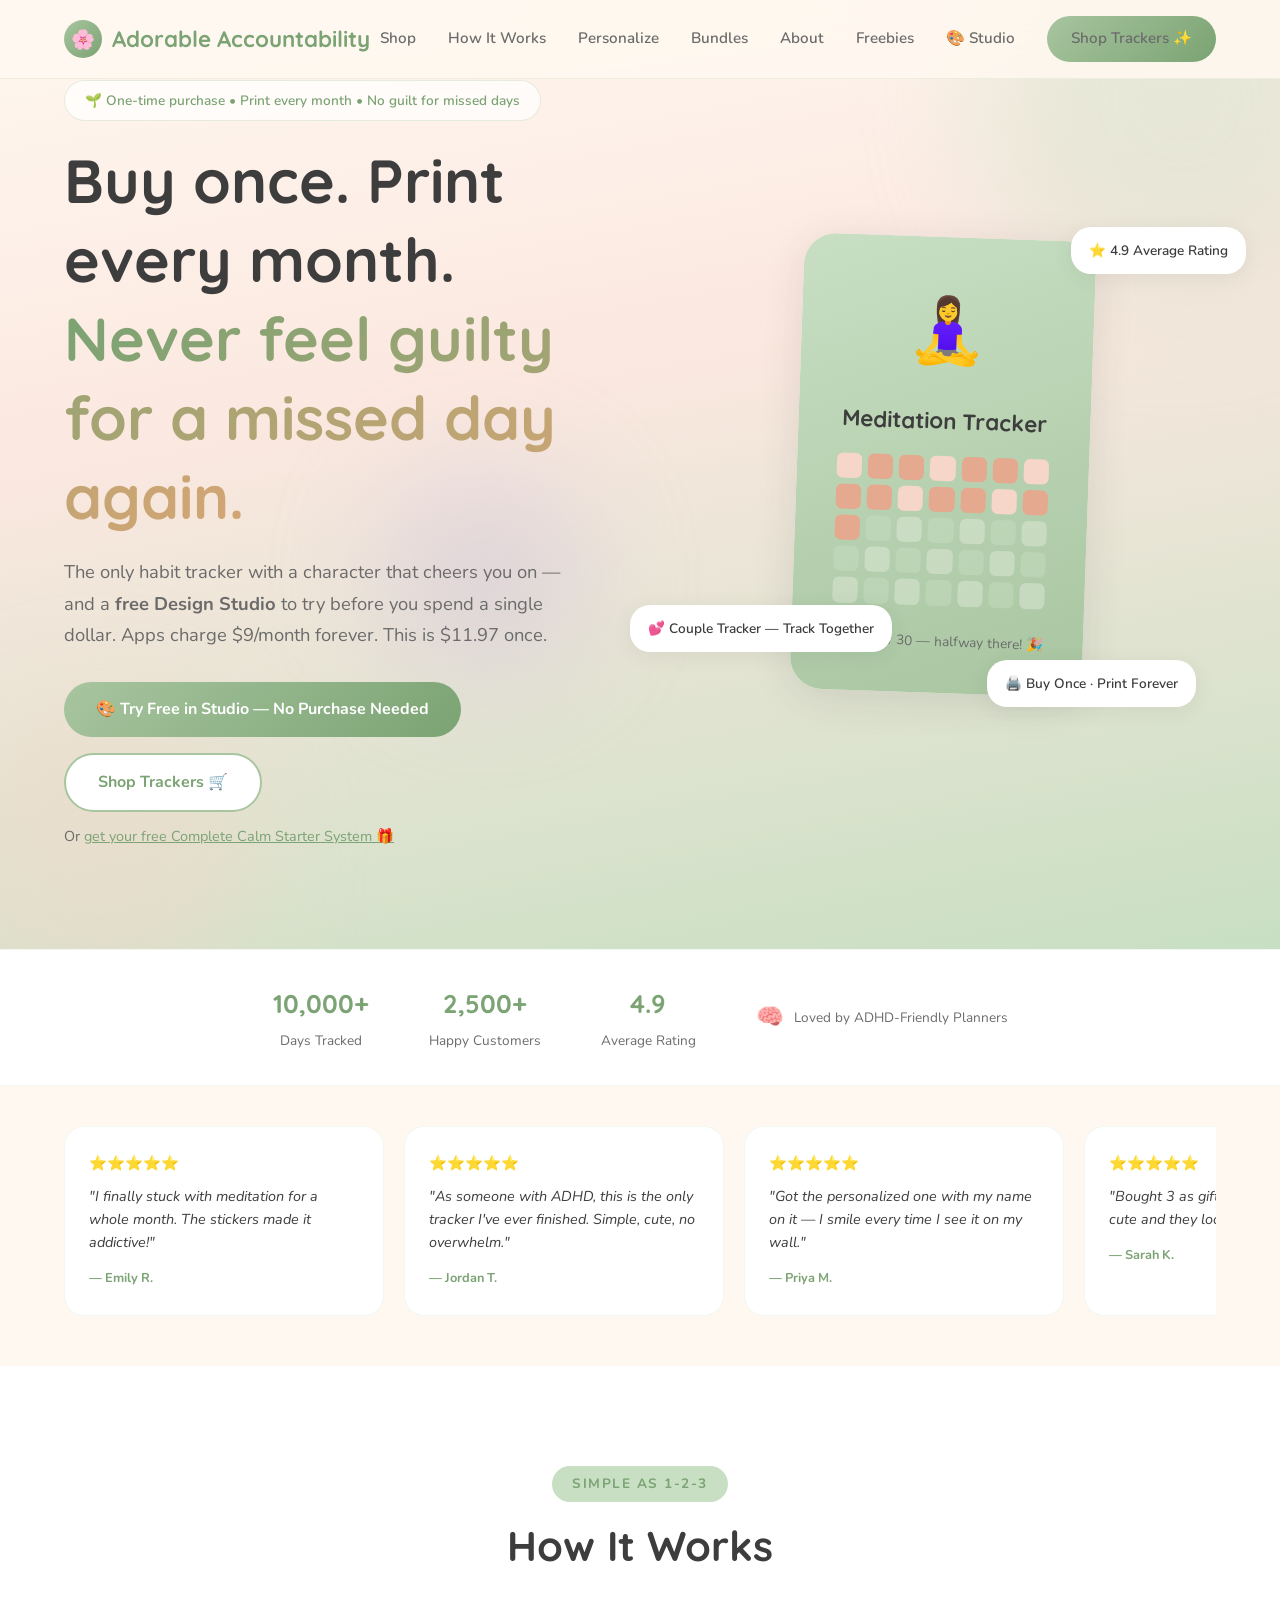
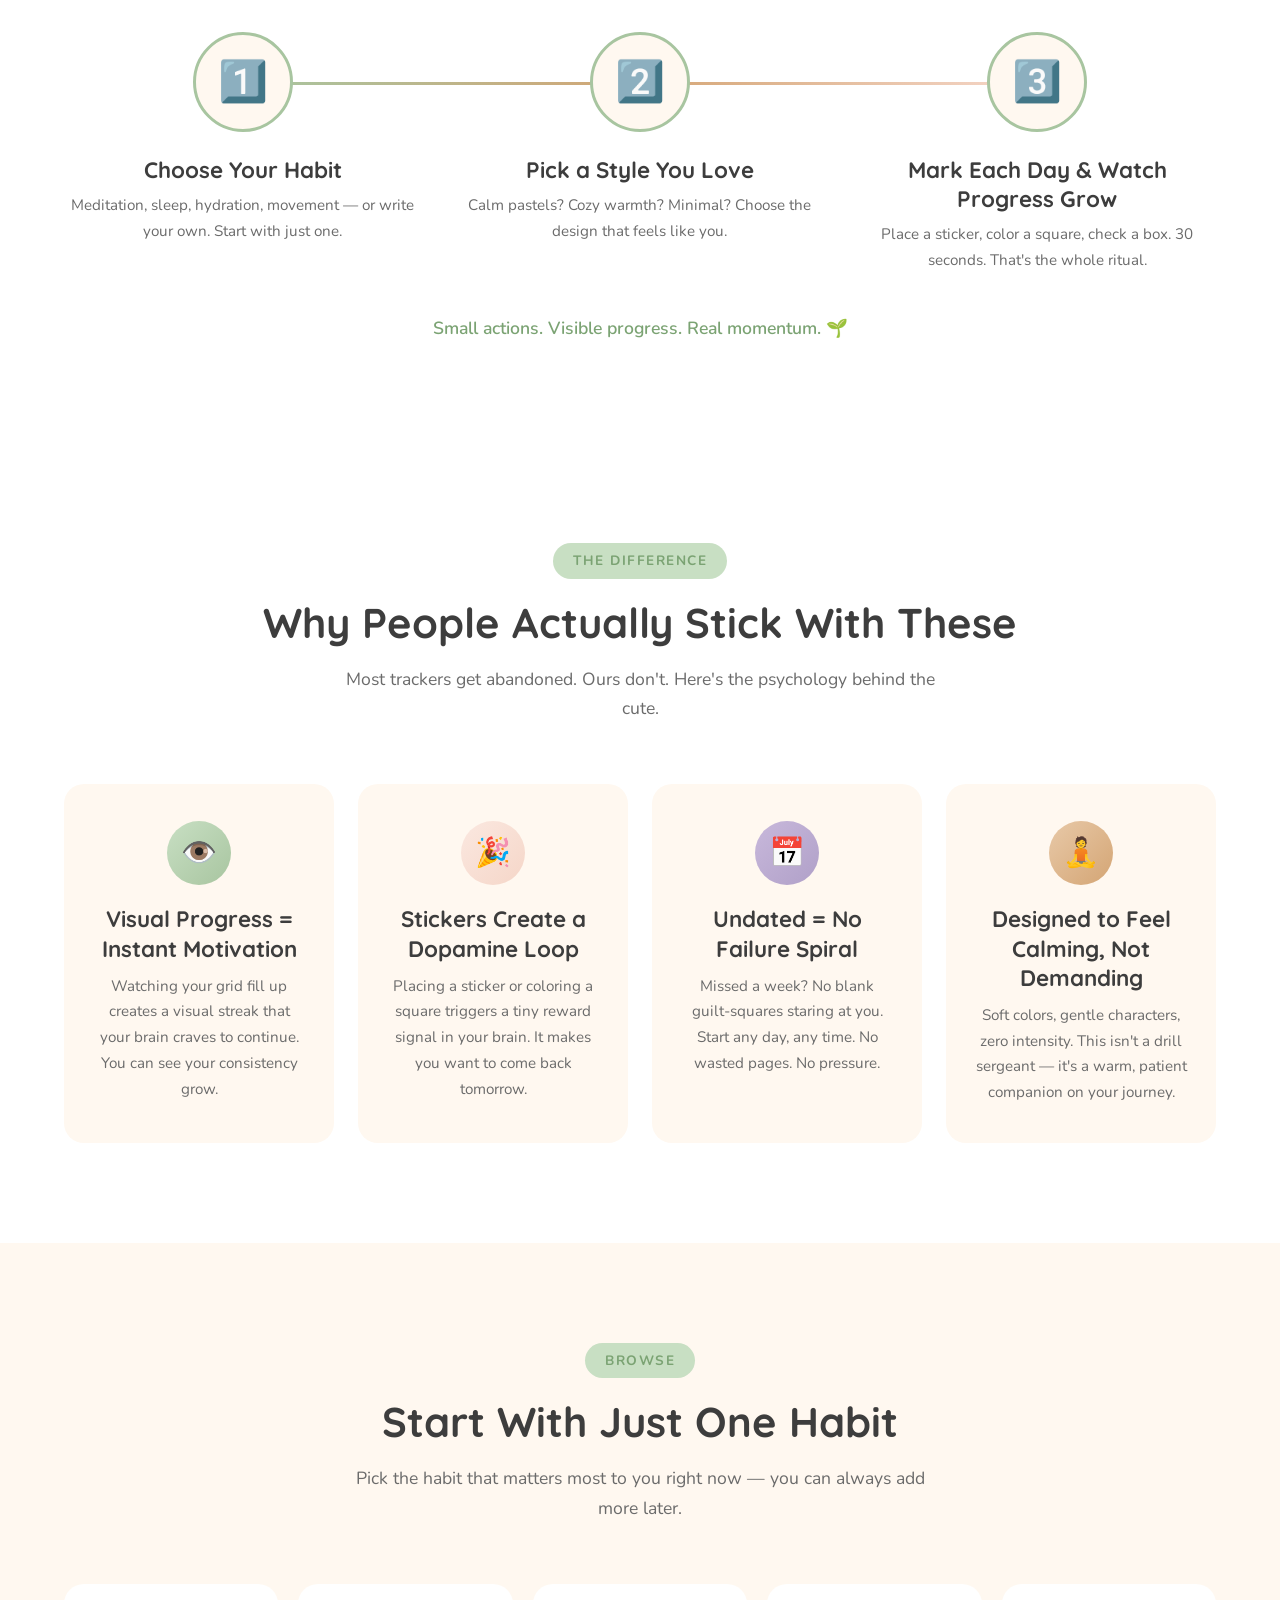
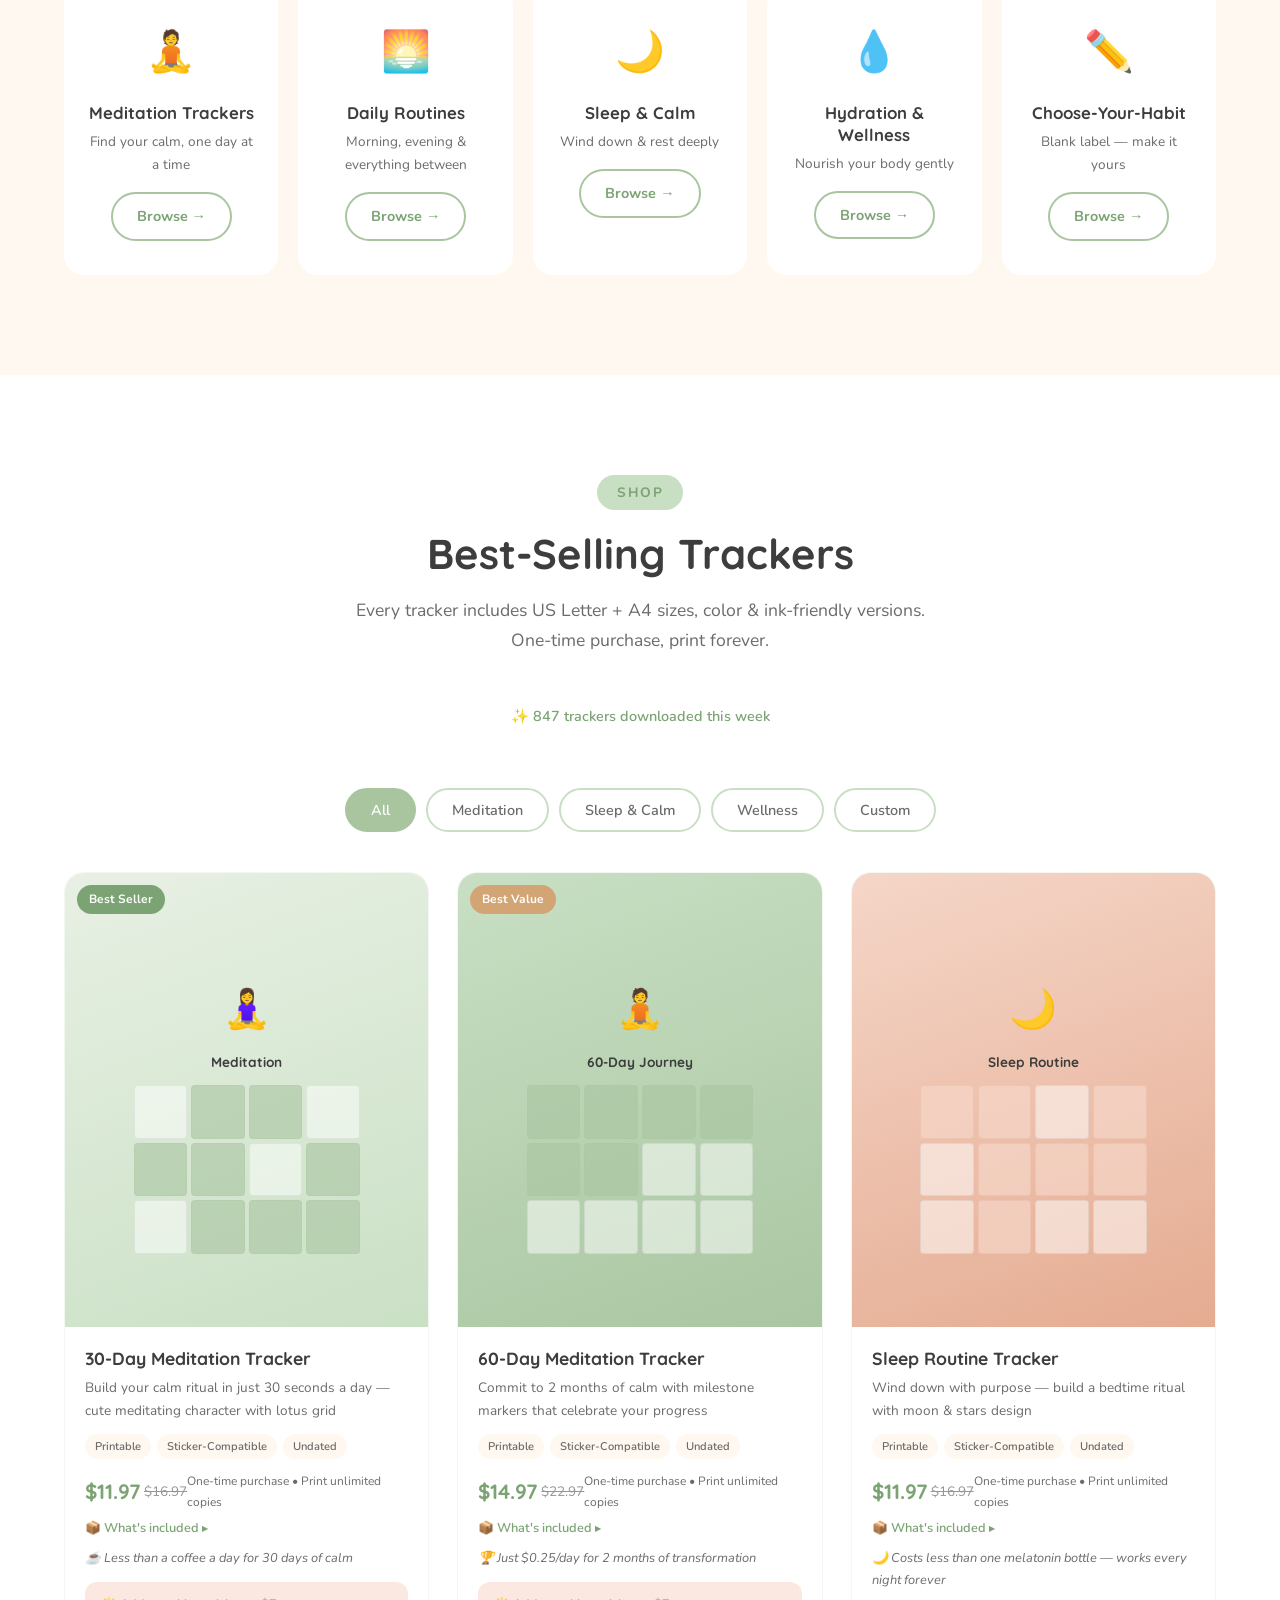
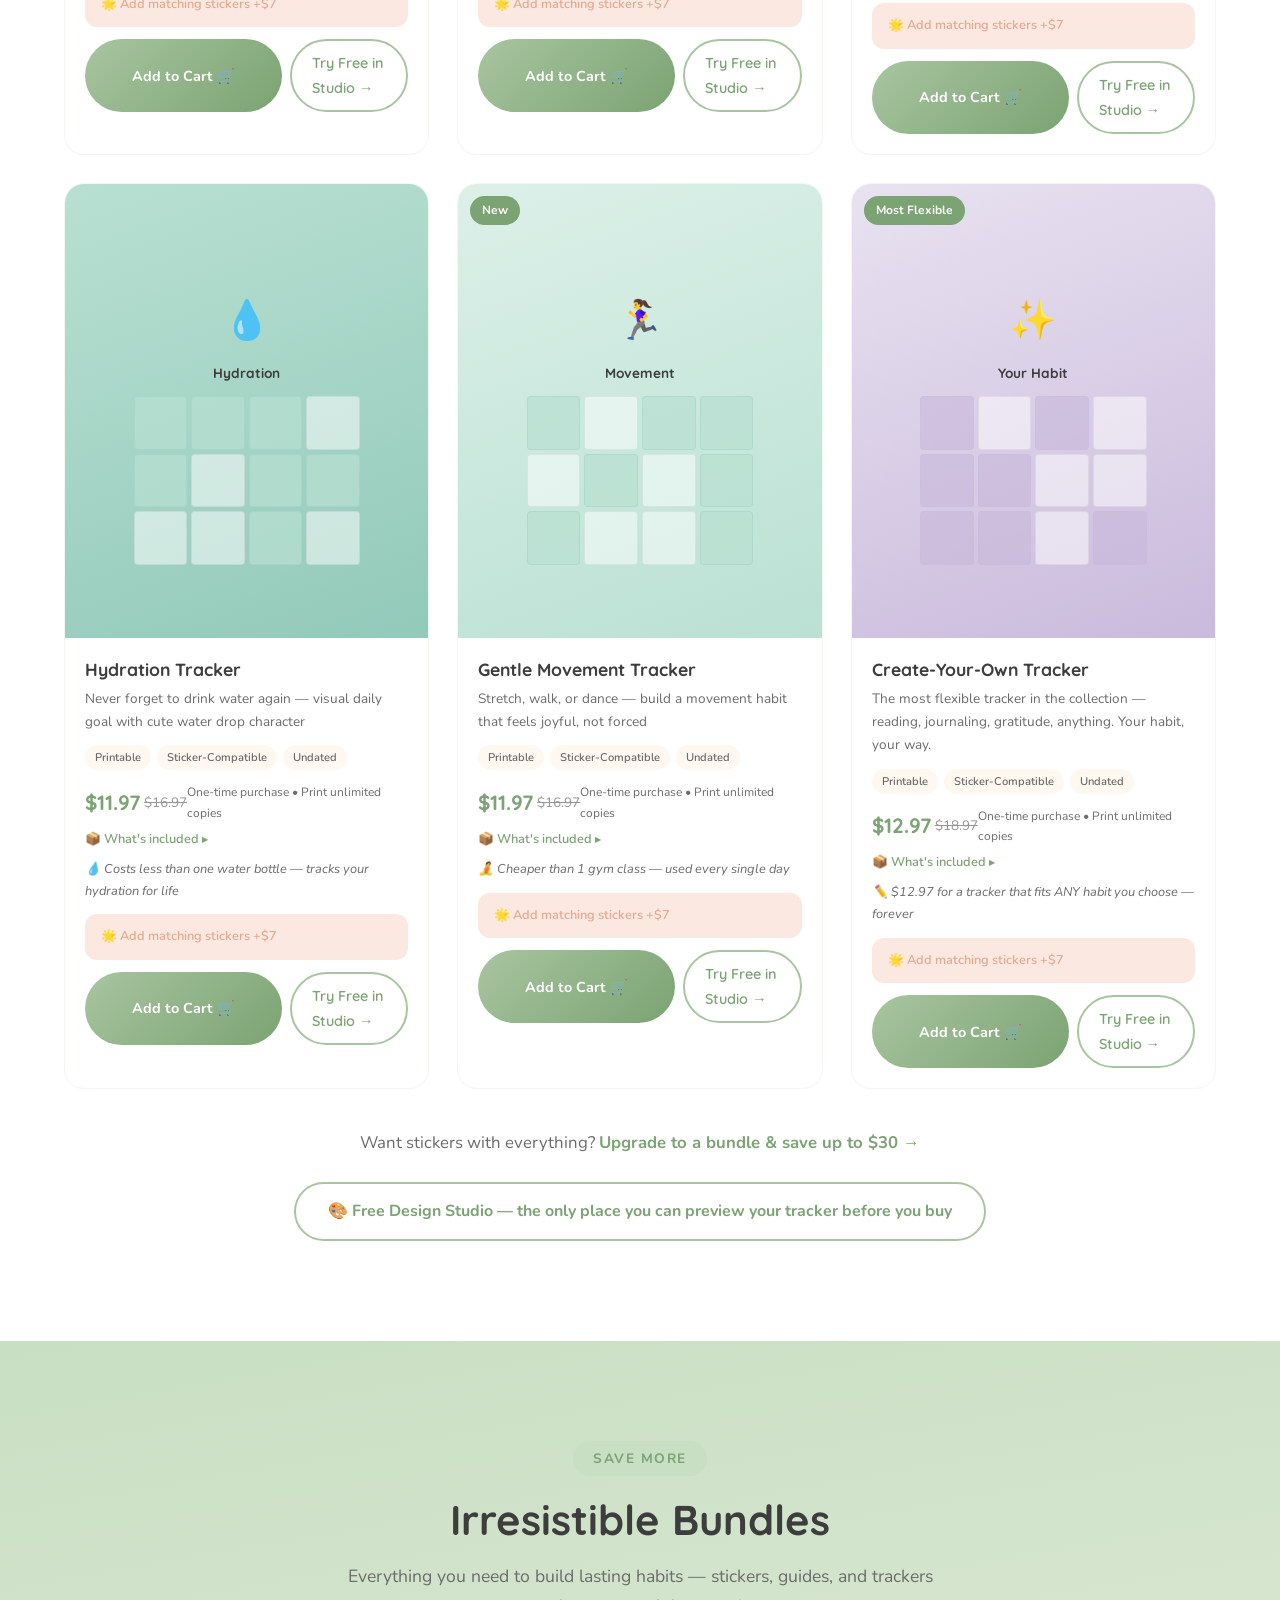
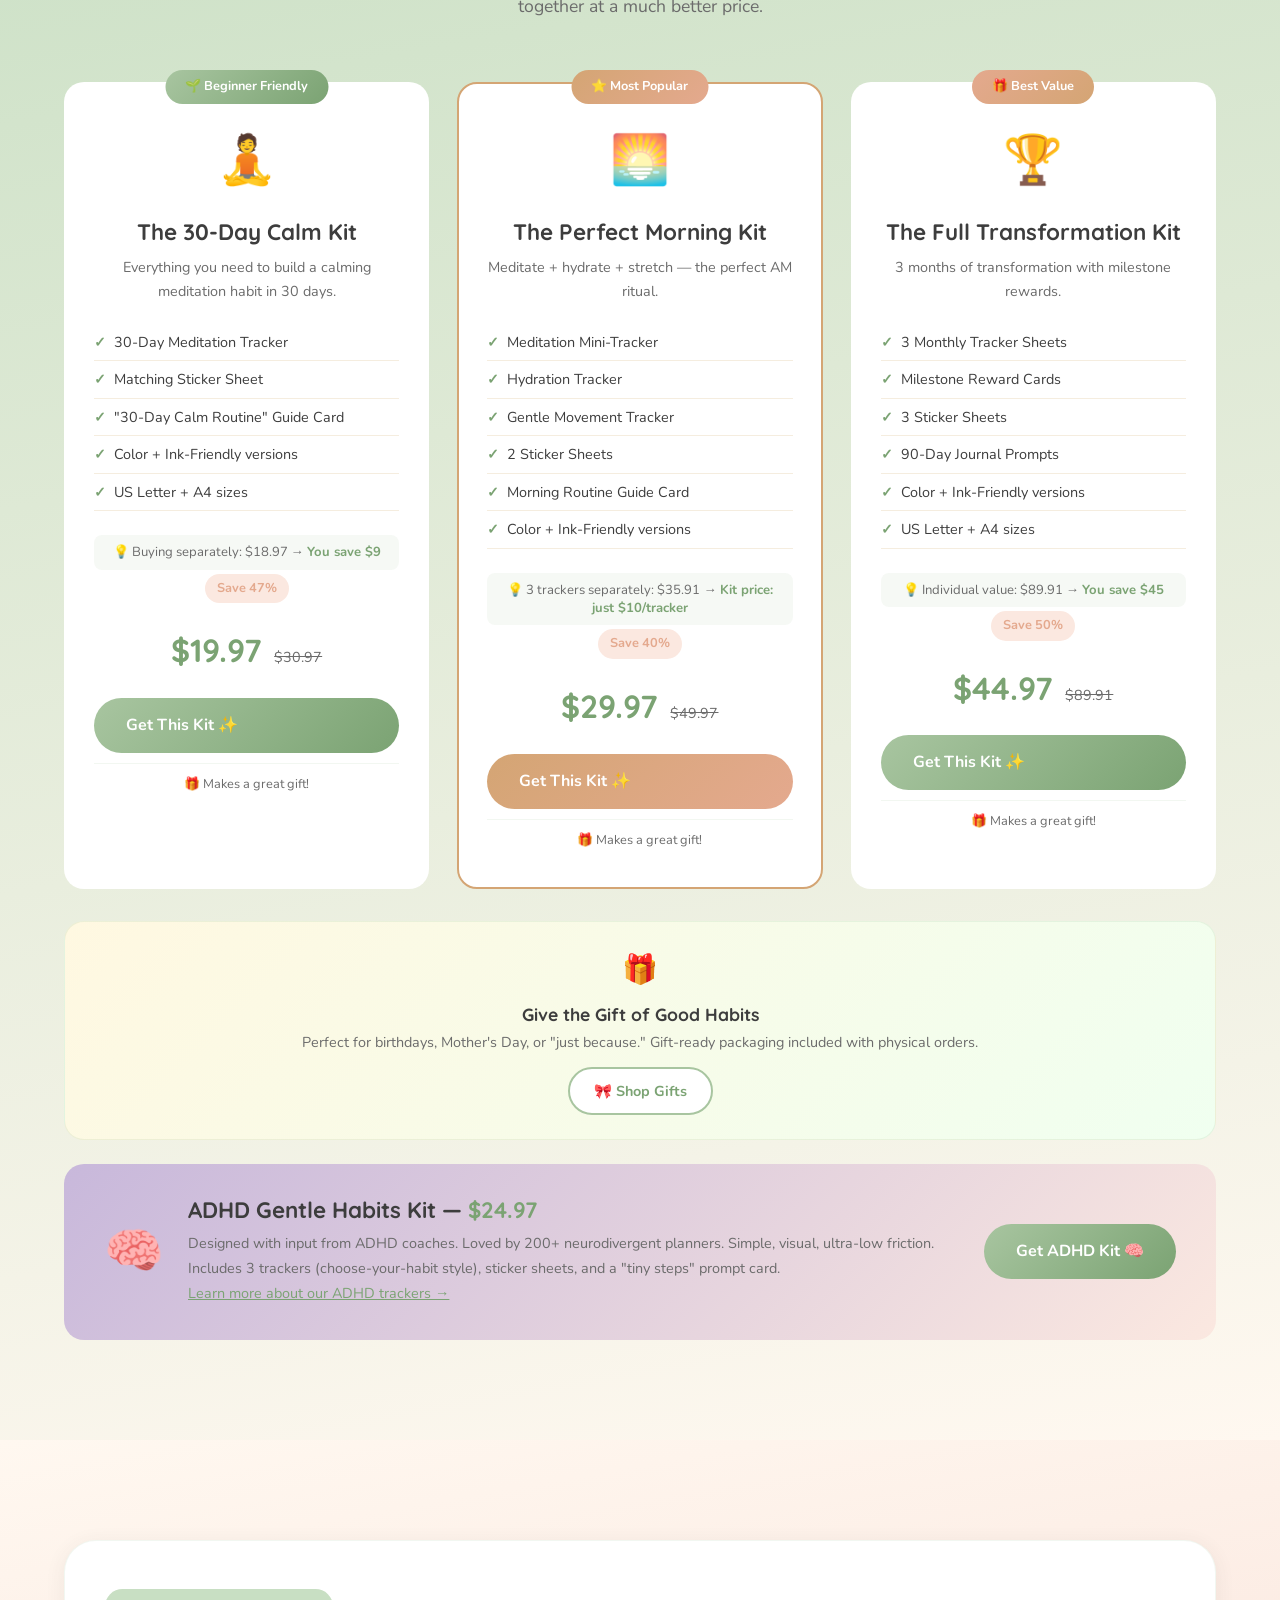
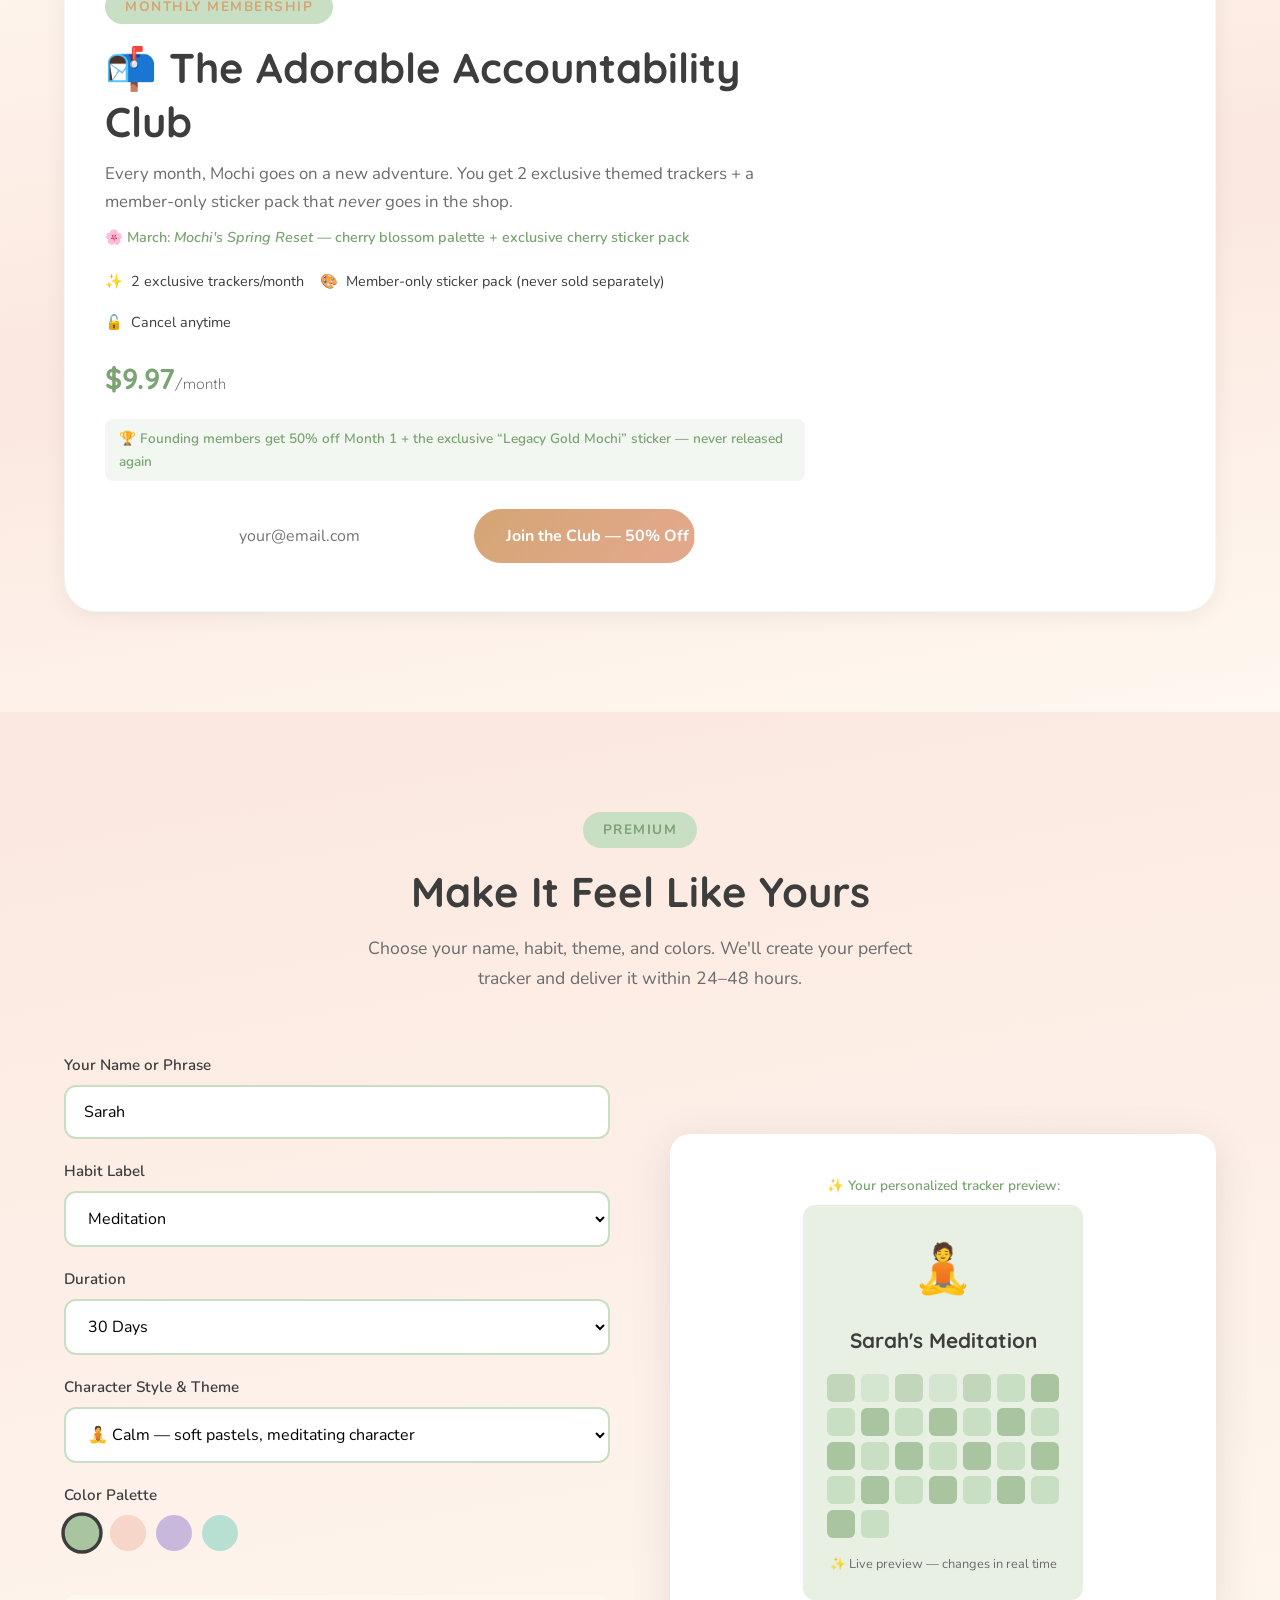
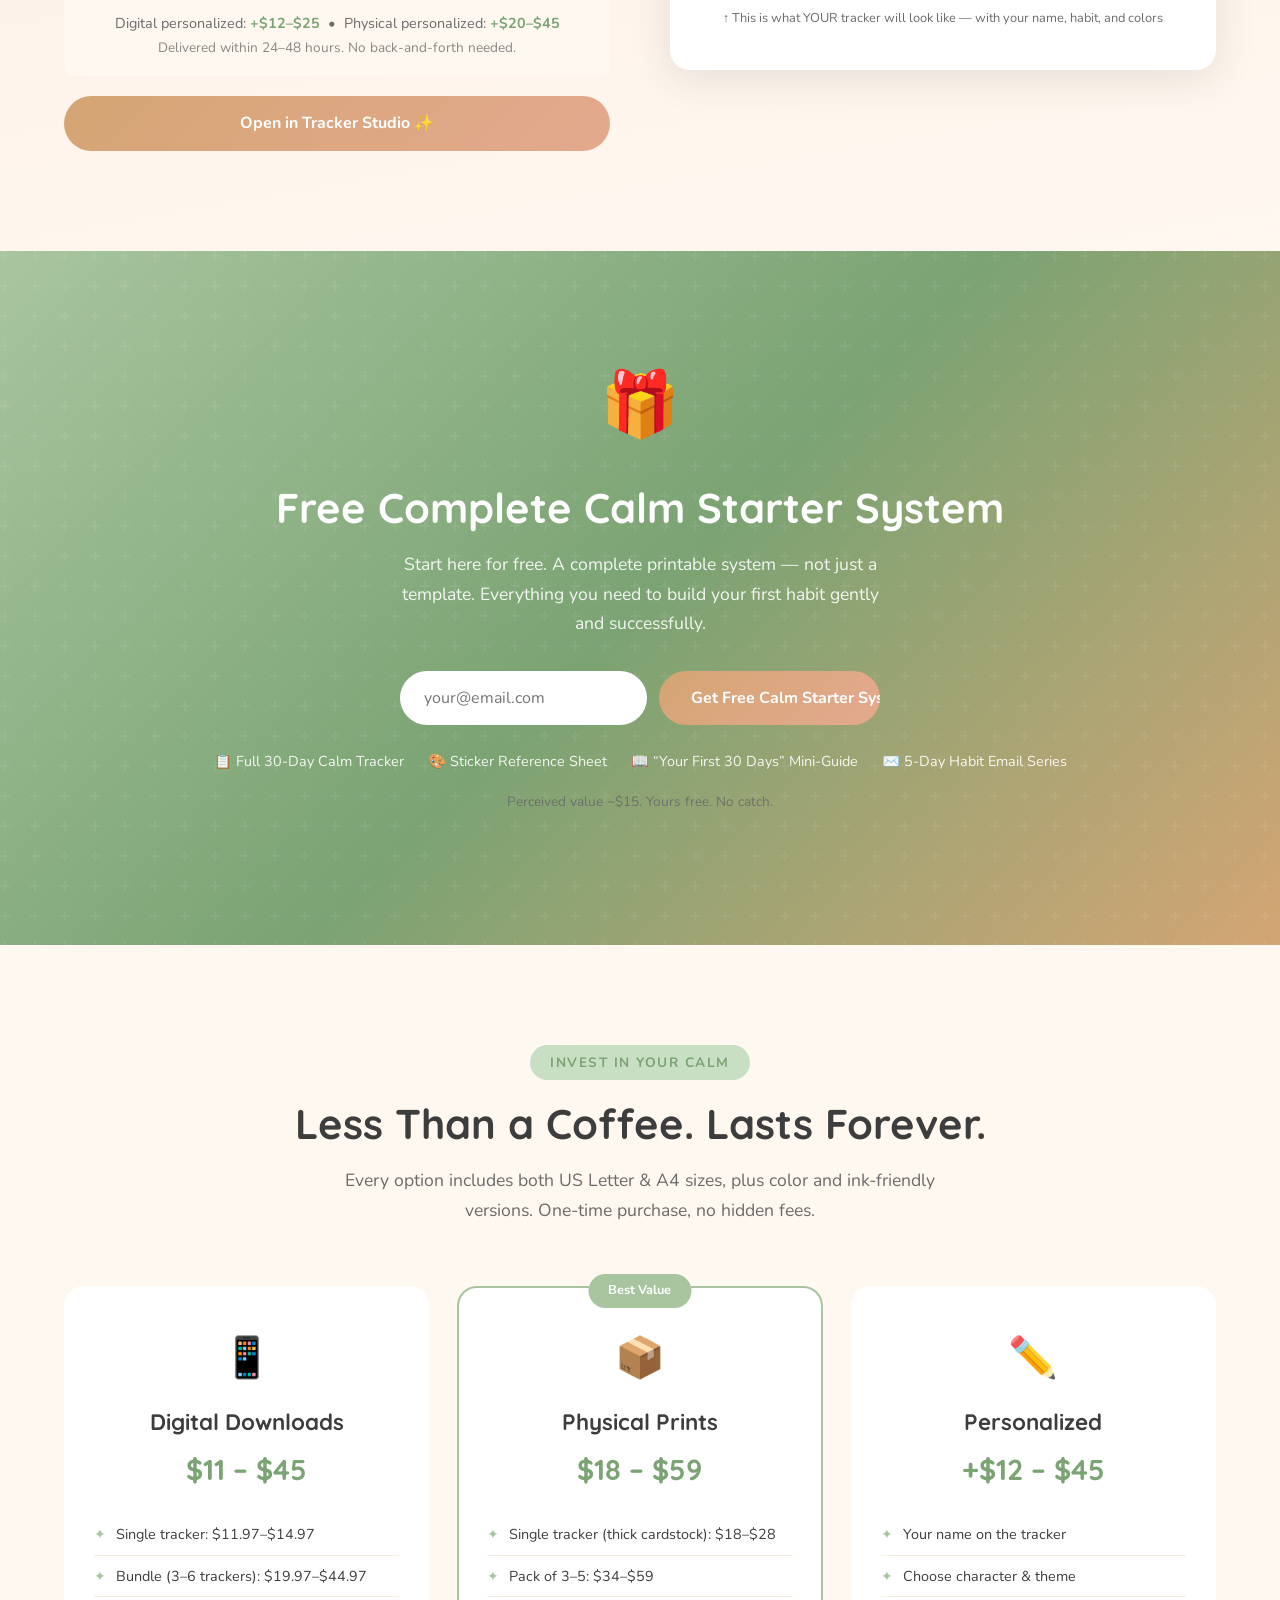
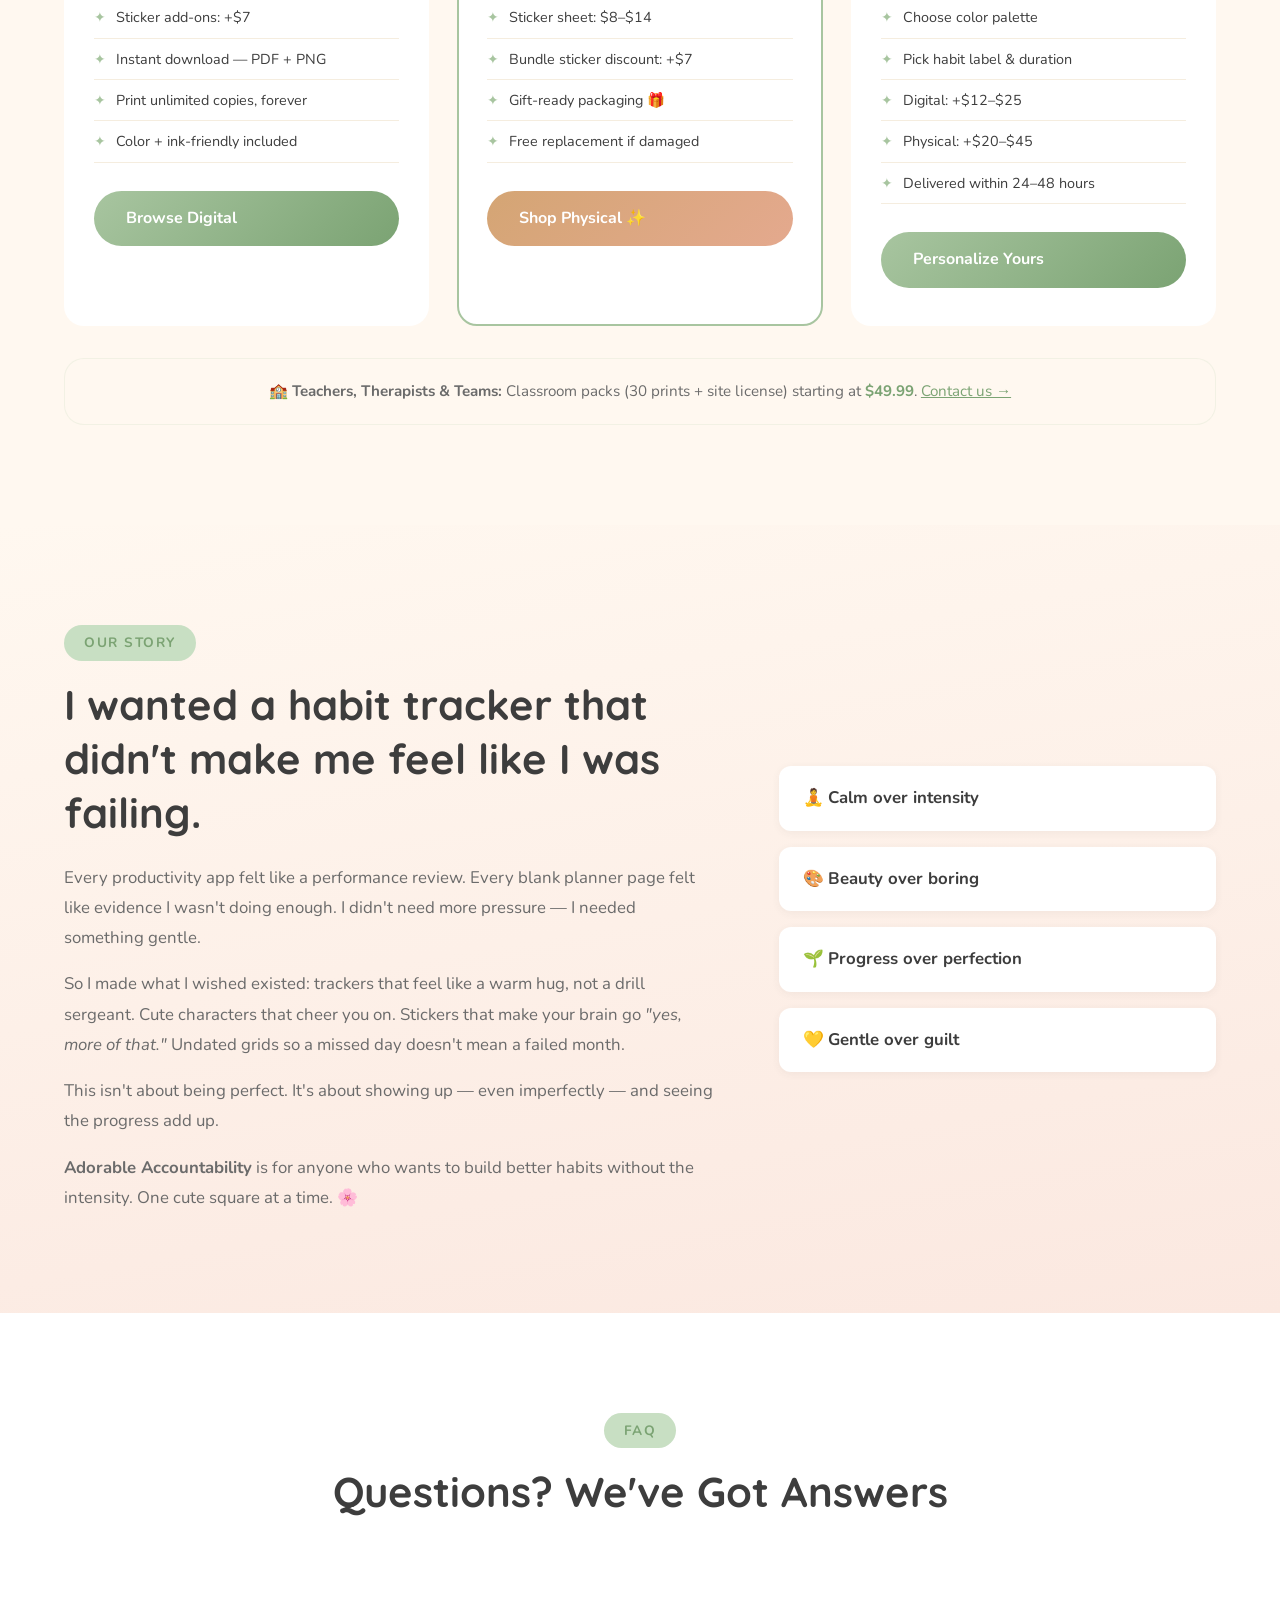
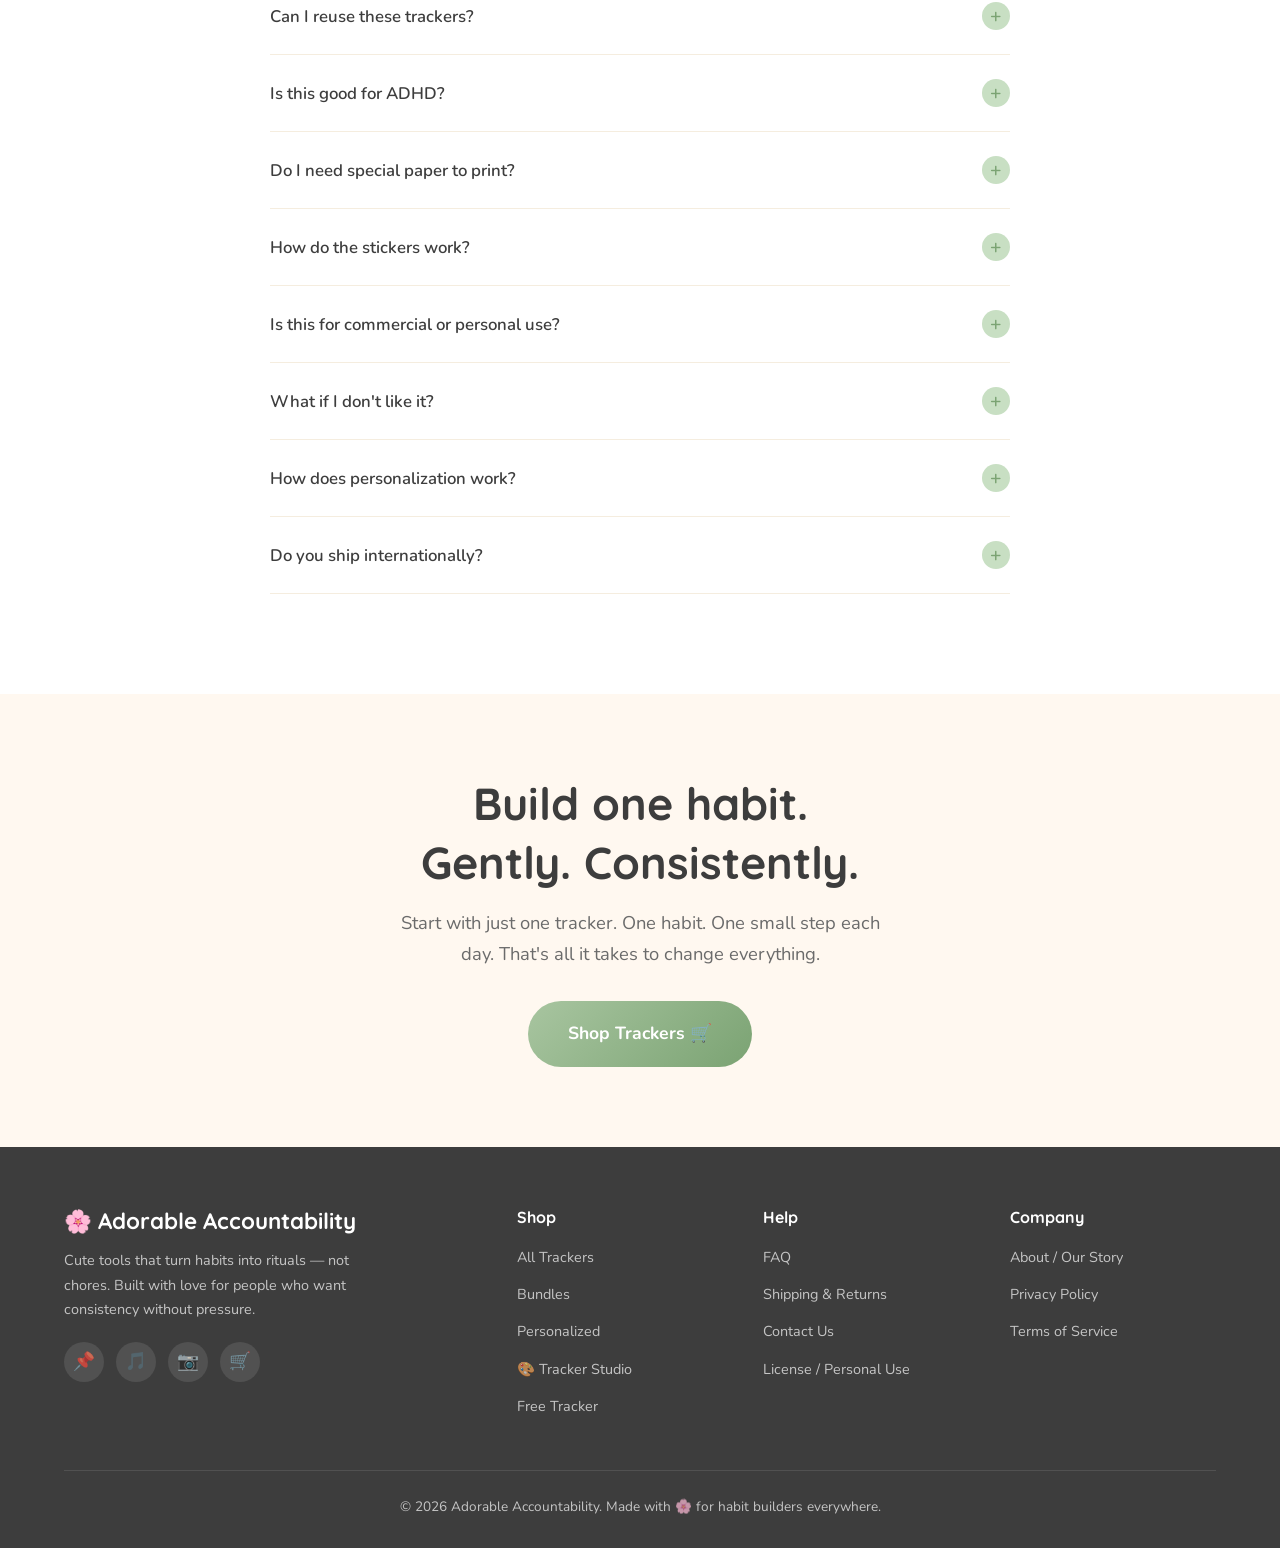
==== commit 3a56b2c7: "feat: full technical sprint — bugs, copy, SEO, new pages Bug Fixes: - B1: parseFloat for 4.9 counter" ====
--- a/index.html
+++ b/index.html
@@ -4,11 +4,52 @@
 <head>
   <meta charset="UTF-8">
   <meta name="viewport" content="width=device-width, initial-scale=1.0">
-  <title>Adorable Accountability — Cute Habit Trackers That Make Consistency Feel Good</title>
+  <title>Adorable Accountability — Cute Habit Trackers | Buy Once, Print Forever</title>
   <meta name="description"
-    content="Printable and physical habit trackers designed to turn daily habits into calming, rewarding rituals. Cute characters, sticker rewards, ADHD-friendly. No pressure, no guilt.">
+    content="Buy once. Print every month. Never feel guilty for a missed day again. Cute printable habit trackers with a free Design Studio. No pressure, no guilt. ADHD-friendly.">
   <meta name="keywords"
-    content="habit tracker printable, meditation tracker, cute planner, ADHD habit tracker, aesthetic habit tracker, self care tracker, sticker habit tracker">
+    content="habit tracker printable, meditation tracker, cute planner, ADHD habit tracker, aesthetic habit tracker, couple habit tracker, printable habit tracker, buy once print forever">
+
+  <!-- Open Graph -->
+  <meta property="og:title" content="Adorable Accountability — Cute Habit Trackers">
+  <meta property="og:description" content="Buy once. Print every month. Never feel guilty for a missed day again. Try free in our Design Studio.">
+  <meta property="og:image" content="https://adorableaccountability.com/og-image.png">
+  <meta property="og:url" content="https://adorableaccountability.com">
+  <meta property="og:type" content="website">
+  <meta property="og:site_name" content="Adorable Accountability">
+  <meta name="twitter:card" content="summary_large_image">
+  <meta name="twitter:title" content="Adorable Accountability — Cute Habit Trackers">
+  <meta name="twitter:description" content="Buy once. Print every month. Never feel guilty for a missed day again.">
+  <meta name="twitter:image" content="https://adorableaccountability.com/og-image.png">
+
+  <!-- JSON-LD Product Schema -->
+  <script type="application/ld+json">
+  {
+    "@context": "https://schema.org",
+    "@type": "Store",
+    "name": "Adorable Accountability",
+    "url": "https://adorableaccountability.com",
+    "description": "Printable habit trackers with a free Design Studio. Buy once, print forever.",
+    "hasOfferCatalog": {
+      "@type": "OfferCatalog",
+      "name": "Habit Trackers",
+      "itemListElement": [
+        {
+          "@type": "Offer",
+          "itemOffered": {
+            "@type": "Product",
+            "name": "30-Day Meditation Tracker",
+            "description": "Cute printable meditation tracker — undated, ADHD-friendly, sticker-compatible.",
+            "offers": { "@type": "Offer", "price": "11.97", "priceCurrency": "USD" }
+          }
+        }
+      ]
+    }
+  }
+  </script>
+
+  <link rel="preconnect" href="https://fonts.googleapis.com">
+  <link rel="preconnect" href="https://fonts.gstatic.com" crossorigin>
   <link rel="stylesheet" href="styles.css">
   <link rel="icon"
     href="data:image/svg+xml,<svg xmlns='http://www.w3.org/2000/svg' viewBox='0 0 100 100'><text y='.9em' font-size='90'>🌸</text></svg>">
@@ -57,16 +98,15 @@
     <div class="container">
       <div class="hero-content">
         <div class="hero-text-area">
-          <div class="hero-badge">🌱 Build consistency without pressure, guilt, or overwhelm</div>
-          <h1>Cute habit trackers that make consistency <span>feel good</span> ✨</h1>
-          <p class="hero-text">Printable and physical trackers designed to turn daily habits into calming, rewarding
-            rituals — no pressure, no guilt. Just you, a cute character, and one small step at a time.</p>
+          <div class="hero-badge">🌱 One-time purchase &bull; Print every month &bull; No guilt for missed days</div>
+          <h1>Buy once. Print every month.<br><span>Never feel guilty for a missed day again.</span></h1>
+          <p class="hero-text">The only habit tracker with a character that cheers you on — and a <strong>free Design Studio</strong> to try before you spend a single dollar. Apps charge $9/month forever. This is $11.97 once.</p>
           <div class="hero-buttons">
-            <a href="#products" class="btn btn-primary">Shop Trackers 🛒</a>
-            <a href="studio.html" class="btn btn-secondary">🎨 Free Design Studio — Preview Before You Buy</a>
+            <a href="studio.html" class="btn btn-primary">🎨 Try Free in Studio — No Purchase Needed</a>
+            <a href="#products" class="btn btn-secondary">Shop Trackers 🛒</a>
           </div>
           <p style="margin-top:12px; font-size:0.9rem; color:var(--charcoal-light)">Or <a href="#freebies"
-              style="color:var(--sage-dark); text-decoration:underline">get a free 7-day tracker 🎁</a></p>
+              style="color:var(--sage-dark); text-decoration:underline">get your free Complete Calm Starter System 🎁</a></p>
         </div>
         <div class="hero-visual">
           <div class="hero-image-wrapper">
@@ -74,8 +114,8 @@
               onerror="this.style.display='none'; this.parentElement.innerHTML='<div style=&quot;aspect-ratio:3/4; background:linear-gradient(160deg,#C8DFC3,#A8C5A0); border-radius:32px; display:flex; align-items:center; justify-content:center; flex-direction:column; padding:40px; gap:16px;&quot;><div style=&quot;font-size:4rem&quot;>🧘‍♀️</div><div style=&quot;font-family:Quicksand,sans-serif; font-size:1.4rem; font-weight:700; color:#3D3D3D; text-align:center&quot;>Meditation Tracker</div><div style=&quot;display:grid; grid-template-columns:repeat(7,1fr); gap:6px; width:100%&quot;>' + Array(35).fill(0).map((_,i)=>'<div style=&quot;aspect-ratio:1; background:'+(i<15 ? (i%3===0?'#F5D6C8':'#E4A98E'):(i%2===0?'#E8F0E4':'#C8DFC3'))+'; border-radius:6px; opacity:'+(i<15?'1':'0.4')+'&quot;></div>').join('') + '</div><div style=&quot;font-size:0.85rem;color:#6B6B6B;margin-top:8px&quot;>Day 15 of 30 — halfway there! 🎉</div></div>'" />
           </div>
           <div class="hero-float hero-float-1">⭐ 4.9 Average Rating</div>
-          <div class="hero-float hero-float-2">🧠 ADHD-Friendly Design</div>
-          <div class="hero-float hero-float-3">🖨️ Print Forever</div>
+          <div class="hero-float hero-float-2">💕 Couple Tracker — Track Together</div>
+          <div class="hero-float hero-float-3">🖨️ Buy Once · Print Forever</div>
         </div>
       </div>
     </div>
@@ -653,32 +693,30 @@
     </div>
   </section>
 
-  <!-- ========== SUBSCRIPTION TEASER ========== -->
+  <!-- ========== ADORABLE ACCOUNTABILITY CLUB ========== -->
   <section class="subscription-section" id="subscribe">
     <div class="container">
       <div class="subscription-card reveal">
         <div class="subscription-content">
-          <span class="section-label" style="color:var(--gold)">Coming Soon</span>
-          <h2 style="margin-bottom:12px">📬 Monthly Design Drop</h2>
-          <p style="font-size:1.05rem; color:var(--charcoal-light); margin-bottom:20px">2 fresh themed trackers +
-            matching sticker sheets delivered to your inbox every month. Never run out of motivation.</p>
+          <span class="section-label" style="color:var(--gold)">Monthly Membership</span>
+          <h2 style="margin-bottom:12px">📬 The Adorable Accountability Club</h2>
+          <p style="font-size:1.05rem; color:var(--charcoal-light); margin-bottom:8px">Every month, Mochi goes on a new adventure. You get 2 exclusive themed trackers + a member-only sticker pack that <em>never</em> goes in the shop.</p>
+          <p style="font-size:0.9rem; color:var(--sage-dark); font-weight:600; margin-bottom:20px">🌸 March: <em>Mochi's Spring Reset</em> — cherry blossom palette + exclusive cherry sticker pack</p>
           <div style="display:flex; gap:16px; flex-wrap:wrap; margin-bottom:20px">
-            <div style="display:flex; align-items:center; gap:8px; font-size:0.9rem"><span>✨</span> 2 new trackers/month
-            </div>
-            <div style="display:flex; align-items:center; gap:8px; font-size:0.9rem"><span>🎨</span> Exclusive designs
-            </div>
-            <div style="display:flex; align-items:center; gap:8px; font-size:0.9rem"><span>🔓</span> Cancel anytime
-            </div>
+            <div style="display:flex; align-items:center; gap:8px; font-size:0.9rem"><span>✨</span> 2 exclusive trackers/month</div>
+            <div style="display:flex; align-items:center; gap:8px; font-size:0.9rem"><span>🎨</span> Member-only sticker pack (never sold separately)</div>
+            <div style="display:flex; align-items:center; gap:8px; font-size:0.9rem"><span>🔓</span> Cancel anytime</div>
           </div>
           <div style="display:flex; align-items:center; gap:16px; flex-wrap:wrap">
             <div style="font-family:var(--font-heading); font-size:1.8rem; font-weight:700; color:var(--sage-dark)">
               $9.97<span style="font-size:0.9rem; font-weight:400; color:var(--charcoal-light)">/month</span></div>
             <div
               style="background:rgba(168,197,160,0.15); border-radius:8px; padding:8px 14px; margin-bottom:12px; font-size:0.85rem; color:var(--sage-dark); font-weight:600">
-              🎁 Join waitlist → Get your first month FREE + an exclusive launch tracker</div>
-            <form class="cta-form" id="subscribe-form" style="flex:1; min-width:250px">
+              🏆 Founding members get 50% off Month 1 + the exclusive &ldquo;Legacy Gold Mochi&rdquo; sticker — never released again</div>
+            <!-- TODO: Replace with ConvertKit embed once account is set up -->
+            <form class="cta-form" id="subscribe-form" style="flex:1; min-width:250px" data-original-text="Join the Club — 50% Off First Month">
               <input type="email" placeholder="your@email.com" required aria-label="Email for subscription">
-              <button type="submit" class="btn btn-accent">Join Waitlist — Get First Month Free</button>
+              <button type="submit" class="btn btn-accent" data-original-text="Join the Club — 50% Off First Month">Join the Club — 50% Off First Month</button>
             </form>
           </div>
         </div>
@@ -770,19 +808,21 @@
     <div class="container">
       <div class="cta-content reveal">
         <div class="cta-emoji">🎁</div>
-        <h2>Free 7-Day Calm Tracker</h2>
-        <p>"Try the system before you buy." Get a beautiful printable tracker, a sample sticker sheet, and a habit
-          sampler — completely free.</p>
-        <form class="cta-form" id="cta-form">
+        <h2>Free Complete Calm Starter System</h2>
+        <p>Start here for free. A complete printable system — not just a template. Everything you need to build your first habit gently and successfully.</p>
+        <!-- TODO: Replace with ConvertKit embed form once account is set up -->
+        <form class="cta-form" id="cta-form" data-ck-managed="false">
           <input type="email" placeholder="your@email.com" required aria-label="Email address">
-          <button type="submit" class="btn btn-accent">Get Free Tracker</button>
+          <button type="submit" class="btn btn-accent" data-original-text="Get Free Calm Starter System">Get Free Calm Starter System</button>
         </form>
         <div class="freebies-includes reveal"
           style="margin-top:24px; display:flex; gap:24px; justify-content:center; flex-wrap:wrap; font-size:0.9rem; opacity:0.9">
-          <span>📋 7-Day Calm Tracker</span>
-          <span>🎨 Habit Sampler Sheet</span>
-          <span>⭐ Sample Sticker Page</span>
-        </div>
+          <span>📋 Full 30-Day Calm Tracker</span>
+          <span>🎨 Sticker Reference Sheet</span>
+          <span>📖 &ldquo;Your First 30 Days&rdquo; Mini-Guide</span>
+          <span>✉️ 5-Day Habit Email Series</span>
+        </div>
+        <p style="text-align:center; margin-top:16px; font-size:0.85rem; color:var(--charcoal-light)">Perceived value ~$15. Yours free. No catch.</p>
       </div>
     </div>
   </section>
